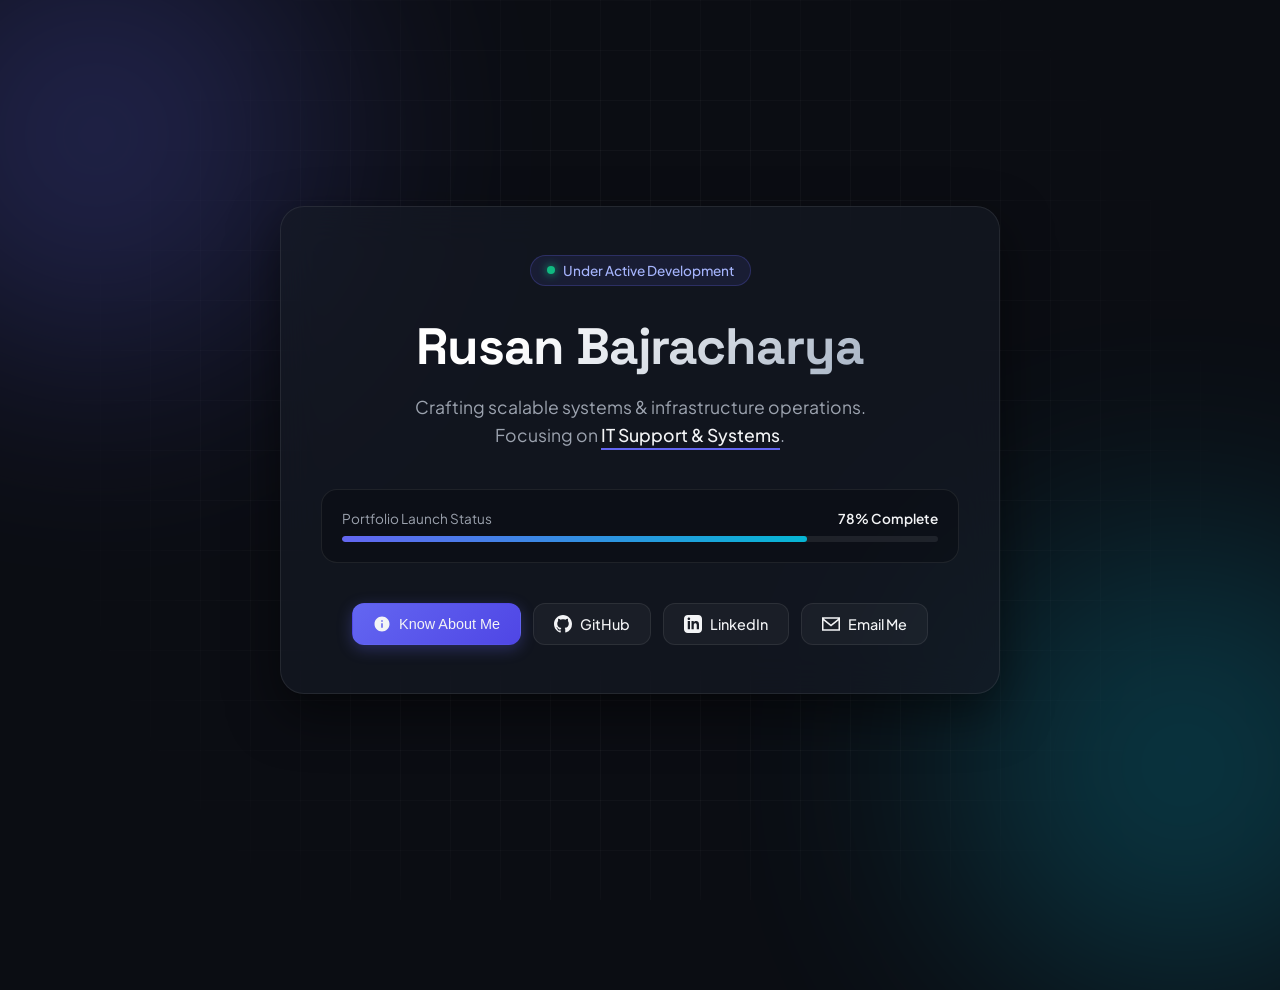
==== index.html @ 3f1614ae "[Added Coming Soon Page] [CV Upload]" ====
<!DOCTYPE html>
<html lang="en">
<head>
    <meta charset="UTF-8">
    <meta name="viewport" content="width=device-width, initial-scale=1.0">
    <title>Rusan Bajracharya — Portfolio & Systems</title>
    <meta name="description" content="Official portfolio and profile of Rusan Bajracharya. IT Support, Systems & Cloud Operations.">
    <link rel="preconnect" href="https://fonts.googleapis.com">
    <link rel="preconnect" href="https://fonts.gstatic.com" crossorigin>
    <link href="https://fonts.googleapis.com/css2?family=Plus+Jakarta+Sans:wght@300;400;500;600;700&family=Space+Grotesk:wght@500;700&display=swap" rel="stylesheet">
    <style>
        :root {
            --bg-color: #0b0d13;
            --card-bg: rgba(22, 27, 38, 0.65);
            --border-color: rgba(255, 255, 255, 0.08);
            --text-primary: #f3f4f6;
            --text-secondary: #9ca3af;
            --accent-glow: #6366f1;
            --accent-cyan: #06b6d4;
            --font-heading: 'Space Grotesk', sans-serif;
            --font-body: 'Plus Jakarta Sans', sans-serif;
        }

        * {
            margin: 0;
            padding: 0;
            box-sizing: border-box;
        }

        body {
            background-color: var(--bg-color);
            color: var(--text-primary);
            font-family: var(--font-body);
            min-height: 100vh;
            display: flex;
            align-items: center;
            justify-content: center;
            overflow-x: hidden;
            position: relative;
        }

        /* Background Animated Grid */
        .bg-grid {
            position: absolute;
            inset: 0;
            background-image: 
                linear-gradient(to right, rgba(255, 255, 255, 0.03) 1px, transparent 1px),
                linear-gradient(to bottom, rgba(255, 255, 255, 0.03) 1px, transparent 1px);
            background-size: 50px 50px;
            z-index: 1;
            mask-image: radial-gradient(circle at center, black 40%, transparent 80%);
            -webkit-mask-image: radial-gradient(circle at center, black 40%, transparent 80%);
        }

        /* Ambient Glow Spheres */
        .glow {
            position: absolute;
            width: 450px;
            height: 450px;
            border-radius: 50%;
            filter: blur(120px);
            opacity: 0.25;
            z-index: 2;
            pointer-events: none;
        }

        .glow-1 { top: -10%; left: -10%; background: var(--accent-glow); }
        .glow-2 { bottom: -10%; right: -10%; background: var(--accent-cyan); }

        /* Main Container Card */
        .container {
            position: relative;
            z-index: 10;
            width: 90%;
            max-width: 720px;
            padding: 3rem 2.5rem;
            background: var(--card-bg);
            border: 1px solid var(--border-color);
            border-radius: 24px;
            backdrop-filter: blur(20px);
            -webkit-backdrop-filter: blur(20px);
            box-shadow: 0 20px 50px rgba(0, 0, 0, 0.5);
            text-align: center;
        }

        .badge {
            display: inline-flex;
            align-items: center;
            gap: 8px;
            padding: 6px 16px;
            background: rgba(99, 102, 241, 0.1);
            border: 1px solid rgba(99, 102, 241, 0.25);
            border-radius: 100px;
            font-size: 0.85rem;
            color: #a5b4fc;
            font-weight: 500;
            margin-bottom: 2rem;
        }

        .status-dot {
            width: 8px;
            height: 8px;
            background-color: #10b981;
            border-radius: 50%;
            box-shadow: 0 0 10px #10b981;
            animation: pulse 2s infinite;
        }

        @keyframes pulse {
            0%, 100% { opacity: 1; transform: scale(1); }
            50% { opacity: 0.4; transform: scale(0.85); }
        }

        h1 {
            font-family: var(--font-heading);
            font-size: clamp(2.2rem, 5vw, 3.2rem);
            font-weight: 700;
            line-height: 1.15;
            letter-spacing: -0.02em;
            margin-bottom: 1rem;
            background: linear-gradient(135deg, #ffffff 30%, #94a3b8 100%);
            -webkit-background-clip: text;
            -webkit-text-fill-color: transparent;
        }

        .subtitle {
            font-size: 1.1rem;
            color: var(--text-secondary);
            font-weight: 400;
            line-height: 1.6;
            margin-bottom: 2.5rem;
        }

        .role-switcher {
            color: var(--text-primary);
            font-weight: 500;
            border-bottom: 2px solid var(--accent-glow);
            padding-bottom: 2px;
        }

        /* Progress Card */
        .progress-box {
            background: rgba(0, 0, 0, 0.25);
            border: 1px solid var(--border-color);
            padding: 1.25rem;
            border-radius: 16px;
            margin-bottom: 2.5rem;
            text-align: left;
        }

        .progress-header {
            display: flex;
            justify-content: space-between;
            font-size: 0.85rem;
            color: var(--text-secondary);
            margin-bottom: 0.6rem;
        }

        .progress-bar-bg {
            width: 100%;
            height: 6px;
            background: rgba(255, 255, 255, 0.08);
            border-radius: 10px;
            overflow: hidden;
        }

        .progress-bar-fill {
            height: 100%;
            width: 78%;
            background: linear-gradient(90deg, var(--accent-glow), var(--accent-cyan));
            border-radius: 10px;
        }

        /* Link Buttons */
        .links-group {
            display: flex;
            justify-content: center;
            gap: 12px;
            flex-wrap: wrap;
        }

        .social-btn {
            display: inline-flex;
            align-items: center;
            gap: 8px;
            padding: 11px 20px;
            background: rgba(255, 255, 255, 0.04);
            border: 1px solid var(--border-color);
            border-radius: 12px;
            color: var(--text-primary);
            text-decoration: none;
            font-size: 0.9rem;
            font-weight: 500;
            cursor: pointer;
            transition: all 0.25s ease;
        }

        .social-btn:hover {
            background: rgba(255, 255, 255, 0.08);
            border-color: rgba(255, 255, 255, 0.2);
            transform: translateY(-2px);
        }

        .social-btn.primary {
            background: linear-gradient(135deg, var(--accent-glow), #4f46e5);
            border-color: transparent;
            box-shadow: 0 4px 15px rgba(99, 102, 241, 0.3);
        }

        .social-btn.primary:hover {
            box-shadow: 0 6px 20px rgba(99, 102, 241, 0.45);
        }

        .social-btn svg {
            width: 18px;
            height: 18px;
            fill: currentColor;
        }

        /* Modal / Know About Me Container */
        .modal-overlay {
            position: fixed;
            inset: 0;
            background: rgba(5, 7, 12, 0.85);
            backdrop-filter: blur(12px);
            -webkit-backdrop-filter: blur(12px);
            z-index: 100;
            display: flex;
            align-items: center;
            justify-content: center;
            opacity: 0;
            pointer-events: none;
            transition: opacity 0.3s ease;
            padding: 20px;
        }

        .modal-overlay.active {
            opacity: 1;
            pointer-events: auto;
        }

        .modal-card {
            background: #111520;
            border: 1px solid var(--border-color);
            width: 100%;
            max-width: 900px;
            max-height: 85vh;
            border-radius: 20px;
            overflow-y: auto;
            position: relative;
            box-shadow: 0 25px 60px rgba(0, 0, 0, 0.7);
            padding: 2.5rem;
            text-align: left;
            transform: translateY(20px);
            transition: transform 0.3s ease;
        }

        .modal-overlay.active .modal-card {
            transform: translateY(0);
        }

        .modal-close {
            position: absolute;
            top: 20px;
            right: 20px;
            background: rgba(255, 255, 255, 0.05);
            border: 1px solid var(--border-color);
            color: var(--text-primary);
            width: 36px;
            height: 36px;
            border-radius: 50%;
            display: flex;
            align-items: center;
            justify-content: center;
            cursor: pointer;
            font-size: 1.2rem;
            transition: background 0.2s;
        }

        .modal-close:hover {
            background: rgba(255, 255, 255, 0.15);
        }

        /* Modal CV Styling */
        .cv-header {
            border-bottom: 1px solid var(--border-color);
            padding-bottom: 1.5rem;
            margin-bottom: 2rem;
        }

        .cv-header h2 {
            font-family: var(--font-heading);
            font-size: 2rem;
            color: #fff;
        }

        .cv-header .cv-role {
            color: var(--accent-cyan);
            font-weight: 600;
            margin-top: 4px;
        }

        .cv-contacts {
            display: flex;
            flex-wrap: wrap;
            gap: 15px;
            margin-top: 12px;
            font-size: 0.85rem;
            color: var(--text-secondary);
        }

        .cv-contacts a {
            color: var(--text-primary);
            text-decoration: none;
        }

        .cv-section {
            margin-bottom: 2.5rem;
        }

        .cv-section-title {
            font-size: 1.1rem;
            font-family: var(--font-heading);
            color: #a5b4fc;
            text-transform: uppercase;
            letter-spacing: 1px;
            margin-bottom: 1rem;
            border-bottom: 1px solid rgba(255, 255, 255, 0.05);
            padding-bottom: 6px;
        }

        .cv-grid {
            display: grid;
            grid-template-columns: repeat(auto-fit, minmax(260px, 1fr));
            gap: 15px;
        }

        .cv-card {
            background: rgba(255, 255, 255, 0.02);
            border: 1px solid var(--border-color);
            border-radius: 12px;
            padding: 16px;
        }

        .cv-card h4 {
            color: var(--accent-cyan);
            margin-bottom: 8px;
            font-size: 0.95rem;
        }

        .cv-card ul {
            padding-left: 18px;
            color: var(--text-secondary);
            font-size: 0.85rem;
        }

        .cv-card li {
            margin-bottom: 4px;
        }

        .cv-timeline-item {
            border-left: 2px solid var(--accent-glow);
            padding-left: 18px;
            margin-bottom: 1.5rem;
            position: relative;
        }

        .cv-timeline-item::before {
            content: "";
            position: absolute;
            left: -6px;
            top: 4px;
            width: 10px;
            height: 10px;
            border-radius: 50%;
            background: var(--accent-glow);
        }

        .cv-timeline-item h4 {
            font-size: 1rem;
            color: var(--text-primary);
        }

        .cv-timeline-item .period {
            font-size: 0.8rem;
            color: var(--accent-cyan);
            margin-bottom: 8px;
        }

        .cv-timeline-item p, .cv-timeline-item ul {
            font-size: 0.88rem;
            color: var(--text-secondary);
        }

        .cv-timeline-item ul {
            padding-left: 18px;
            margin-top: 6px;
        }

        @media (max-width: 600px) {
            .container { padding: 2rem 1.25rem; }
            .links-group { flex-direction: column; }
            .social-btn { justify-content: center; width: 100%; }
            .modal-card { padding: 1.5rem; }
        }
    </style>
</head>
<body>

    <div class="bg-grid"></div>
    <div class="glow glow-1"></div>
    <div class="glow glow-2"></div>

    <!-- Main Container -->
    <main class="container">
        <div class="badge">
            <span class="status-dot"></span> Under Active Development
        </div>

        <h1>Rusan Bajracharya</h1>
        
        <p class="subtitle">
            Crafting scalable systems & infrastructure operations.
            <br>
            Focusing on <span class="role-switcher" id="role-text">IT Support & Systems</span>.
        </p>

        <div class="progress-box">
            <div class="progress-header">
                <span>Portfolio Launch Status</span>
                <span style="color: var(--text-primary); font-weight: 600;">78% Complete</span>
            </div>
            <div class="progress-bar-bg">
                <div class="progress-bar-fill"></div>
            </div>
        </div>

        <div class="links-group">
            <!-- Know About Me Button -->
            <button class="social-btn primary" id="open-modal-btn">
                <svg viewBox="0 0 24 24"><path d="M12 2C6.48 2 2 6.48 2 12s4.48 10 10 10 10-4.48 10-10S17.52 2 12 2zm1 15h-2v-6h2v6zm0-8h-2V7h2v2z"/></svg>
                Know About Me
            </button>

            <!-- GitHub -->
            <a href="https://github.com/RusanBajra" target="_blank" rel="noopener" class="social-btn" aria-label="GitHub">
                <svg viewBox="0 0 24 24"><path d="M12 0C5.37 0 0 5.37 0 12c0 5.31 3.435 9.795 8.205 11.385.6.105.825-.255.825-.57 0-.285-.015-1.23-.015-2.235-3.015.555-3.795-.735-4.035-1.41-.135-.345-.72-1.41-1.23-1.695-.42-.225-1.02-.78-.015-.795.945-.015 1.62.87 1.845 1.23 1.08 1.815 2.805 1.305 3.495.99.105-.78.42-1.305.765-1.605-2.67-.3-5.46-1.335-5.46-5.925 0-1.305.465-2.385 1.23-3.225-.12-.3-.54-1.53.12-3.18 0 0 1.005-.315 3.3 1.23.96-.27 1.98-.405 3-.405s2.04.135 3 .405c2.295-1.56 3.3-1.23 3.3-1.23.66 1.65.24 2.88.12 3.18.765.84 1.23 1.905 1.23 3.225 0 4.605-2.805 5.625-5.475 5.925.435.375.81 1.095.81 2.22 0 1.605-.015 2.895-.015 3.3 0 .315.225.69.825.57A12.02 12.02 0 0024 12c0-6.63-5.37-12-12-12z"/></svg>
                GitHub
            </a>

            <!-- LinkedIn -->
            <a href="https://www.linkedin.com/in/rusan-bajra" target="_blank" rel="noopener" class="social-btn" aria-label="LinkedIn">
                <svg viewBox="0 0 24 24"><path d="M19 0h-14c-2.761 0-5 2.239-5 5v14c0 2.761 2.239 5 5 5h14c2.762 0 5-2.239 5-5v-14c0-2.761-2.238-5-5-5zm-11 19h-3v-11h3v11zm-1.5-12.268c-.966 0-1.75-.79-1.75-1.764s.784-1.764 1.75-1.764 1.75.79 1.75 1.764-.783 1.764-1.75 1.764zm13.5 12.268h-3v-5.604c0-3.368-4-3.113-4 0v5.604h-3v-11h3v1.765c1.396-2.586 7-2.777 7 2.476v6.759z"/></svg>
                LinkedIn
            </a>

            <!-- Email -->
            <a href="mailto:bajra.rusan@gmail.com" class="social-btn" aria-label="Email">
                <svg viewBox="0 0 24 24"><path d="M0 3v18h24v-18h-24zm21.518 2l-9.518 7.713-9.518-7.713h19.036zm-19.518 14v-11.817l10 8.104 10-8.104v11.817h-20z"/></svg>
                Email Me
            </a>
        </div>
    </main>

    <!-- Know About Me Modal Container -->
    <div class="modal-overlay" id="cv-modal">
        <div class="modal-card">
            <button class="modal-close" id="close-modal-btn">&times;</button>
            
            <div class="cv-header">
                <h2>Rusan Bajracharya</h2>
                <div class="cv-role">IT Support &amp; Systems Professional</div>
                <div class="cv-contacts">
                    <span>📍 Lalitpur, Nepal</span>
                    <span>📧 <a href="mailto:bajra.rusan@gmail.com">bajra.rusan@gmail.com</a></span>
                    <span>📱 9860849120</span>
                </div>
            </div>

            <!-- Profile Summary -->
            <div class="cv-section">
                <div class="cv-section-title">Professional Profile</div>
                <p style="color: var(--text-secondary); line-height: 1.6; font-size: 0.9rem;">
                    IT Support and Systems professional with practical experience in domain, hosting,
                    business email, server support, DNS, website troubleshooting and infrastructure operations.
                    Experienced with cPanel/WHM, Plesk, Cloudflare, Google Workspace, Zoho Mail, Linux hosting
                    environments and web application deployments, with a career focus on progressing into
                    System Administration, Cloud Infrastructure and DevOps.
                </p>
            </div>

            <!-- Core Skills Grid -->
            <div class="cv-section">
                <div class="cv-section-title">Core Technical Skills</div>
                <div class="cv-grid">
                    <div class="cv-card">
                        <h4>IT Support & Troubleshooting</h4>
                        <ul>
                            <li>Hardware & software troubleshooting</li>
                            <li>Windows and Linux environments</li>
                            <li>Server, hosting & application diagnosis</li>
                            <li>Documentation and technical reporting</li>
                        </ul>
                    </div>
                    <div class="cv-card">
                        <h4>Server & Hosting Admin</h4>
                        <ul>
                            <li>cPanel / WHM / Plesk</li>
                            <li>Server resource monitoring</li>
                            <li>SSL/TLS & PHP configuration</li>
                            <li>Server migration and deployment</li>
                        </ul>
                    </div>
                    <div class="cv-card">
                        <h4>Domains, DNS & Cloud</h4>
                        <ul>
                            <li>Domain registration, transfers & DNS</li>
                            <li>Cloudflare & SSL certificate management</li>
                            <li>DNS & MX record troubleshooting</li>
                        </ul>
                    </div>
                    <div class="cv-card">
                        <h4>Email & Collaboration</h4>
                        <ul>
                            <li>Google Workspace & Zoho Mail</li>
                            <li>Mailbox quota & delivery setup</li>
                            <li>SPF, DKIM, DMARC & RBL investigation</li>
                        </ul>
                    </div>
                </div>
            </div>

            <!-- Professional Experience -->
            <div class="cv-section">
                <div class="cv-section-title">Professional Experience</div>
                
                <div class="cv-timeline-item">
                    <h4>Longtail E-Media Pvt. Ltd. — Lalitpur, Nepal</h4>
                    <div class="period">Domain, Hosting & IT Support / Systems Support | 2079 Baisakh – Present</div>
                    <p>Responsible for domain, hosting, email, server and technical support operations while assisting with website infrastructure, deployments, troubleshooting and internal systems.</p>
                    <ul>
                        <li>Manage domains, hosting accounts, DNS, SSL certificates, nameservers and web infrastructure.</li>
                        <li>Administer and troubleshoot hosting environments using cPanel & WHM.</li>
                        <li>Investigate HTTP 403/404 errors, redirects, .htaccess, PHP compatibility & permissions.</li>
                        <li>Troubleshoot DNS propagation, MX, SPF, DKIM and DMARC issues.</li>
                        <li>Work with developers on PHP, Laravel, Next.js, Node.js and Django deployments.</li>
                    </ul>
                </div>

                <div class="cv-timeline-item">
                    <h4>People’s Plaza — Kathmandu, Nepal</h4>
                    <div class="period">Electrician | 2077–2078</div>
                    <p>Handled short circuits, generated electricity bills for shops and monitored technical electrical issues.</p>
                </div>
            </div>

            <!-- Education -->
            <div class="cv-section">
                <div class="cv-section-title">Education</div>
                <div class="cv-grid">
                    <div class="cv-card">
                        <h4>Bachelors (BCA)</h4>
                        <p style="color: var(--text-secondary); font-size: 0.85rem;">Mega National College (2076–2081)</p>
                    </div>
                    <div class="cv-card">
                        <h4>+2 & SEE</h4>
                        <p style="color: var(--text-secondary); font-size: 0.85rem;">Molihiss / Little Flowers Public School</p>
                    </div>
                </div>
            </div>

        </div>
    </div>

    <script>
        // Rotating Role Text Animation
        const roles = [
            "IT Support & Systems",
            "Domain & Hosting Admin",
            "Cloud Infrastructure",
            "Linux & Server Support"
        ];
        
        let roleIndex = 0;
        const roleElement = document.getElementById("role-text");

        setInterval(() => {
            roleElement.style.opacity = '0';
            roleElement.style.transition = 'opacity 0.3s ease';
            
            setTimeout(() => {
                roleIndex = (roleIndex + 1) % roles.length;
                roleElement.textContent = roles[roleIndex];
                roleElement.style.opacity = '1';
            }, 300);
        }, 3000);

        // Modal Logic for "Know About Me"
        const modal = document.getElementById('cv-modal');
        const openBtn = document.getElementById('open-modal-btn');
        const closeBtn = document.getElementById('close-modal-btn');

        openBtn.addEventListener('click', () => {
            modal.classList.add('active');
            document.body.style.overflow = 'hidden'; // Prevent background scrolling
        });

        closeBtn.addEventListener('click', () => {
            modal.classList.remove('active');
            document.body.style.overflow = 'auto';
        });

        // Close modal when clicking outside card
        modal.addEventListener('click', (e) => {
            if (e.target === modal) {
                modal.classList.remove('active');
                document.body.style.overflow = 'auto';
            }
        });
    </script>
</body>
</html>
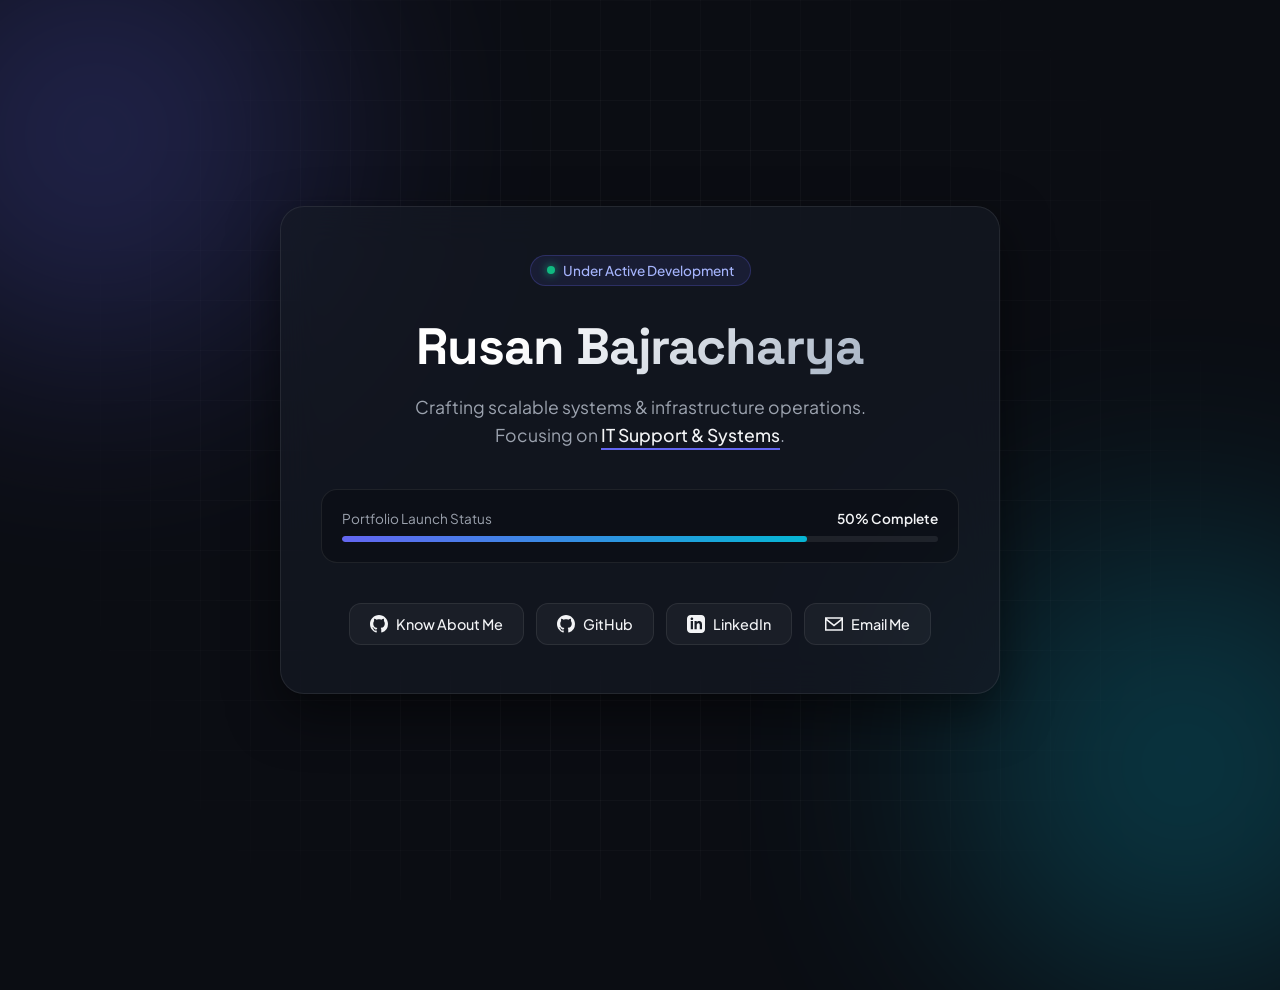
==== commit 80eaf75a: "Add files via upload [Changes Made in Index.html Know about me]" ====
--- a/index.html
+++ b/index.html
@@ -1,622 +1,623 @@
-<!DOCTYPE html>
-<html lang="en">
-<head>
-    <meta charset="UTF-8">
-    <meta name="viewport" content="width=device-width, initial-scale=1.0">
-    <title>Rusan Bajracharya — Portfolio & Systems</title>
-    <meta name="description" content="Official portfolio and profile of Rusan Bajracharya. IT Support, Systems & Cloud Operations.">
-    <link rel="preconnect" href="https://fonts.googleapis.com">
-    <link rel="preconnect" href="https://fonts.gstatic.com" crossorigin>
-    <link href="https://fonts.googleapis.com/css2?family=Plus+Jakarta+Sans:wght@300;400;500;600;700&family=Space+Grotesk:wght@500;700&display=swap" rel="stylesheet">
-    <style>
-        :root {
-            --bg-color: #0b0d13;
-            --card-bg: rgba(22, 27, 38, 0.65);
-            --border-color: rgba(255, 255, 255, 0.08);
-            --text-primary: #f3f4f6;
-            --text-secondary: #9ca3af;
-            --accent-glow: #6366f1;
-            --accent-cyan: #06b6d4;
-            --font-heading: 'Space Grotesk', sans-serif;
-            --font-body: 'Plus Jakarta Sans', sans-serif;
-        }
-
-        * {
-            margin: 0;
-            padding: 0;
-            box-sizing: border-box;
-        }
-
-        body {
-            background-color: var(--bg-color);
-            color: var(--text-primary);
-            font-family: var(--font-body);
-            min-height: 100vh;
-            display: flex;
-            align-items: center;
-            justify-content: center;
-            overflow-x: hidden;
-            position: relative;
-        }
-
-        /* Background Animated Grid */
-        .bg-grid {
-            position: absolute;
-            inset: 0;
-            background-image: 
-                linear-gradient(to right, rgba(255, 255, 255, 0.03) 1px, transparent 1px),
-                linear-gradient(to bottom, rgba(255, 255, 255, 0.03) 1px, transparent 1px);
-            background-size: 50px 50px;
-            z-index: 1;
-            mask-image: radial-gradient(circle at center, black 40%, transparent 80%);
-            -webkit-mask-image: radial-gradient(circle at center, black 40%, transparent 80%);
-        }
-
-        /* Ambient Glow Spheres */
-        .glow {
-            position: absolute;
-            width: 450px;
-            height: 450px;
-            border-radius: 50%;
-            filter: blur(120px);
-            opacity: 0.25;
-            z-index: 2;
-            pointer-events: none;
-        }
-
-        .glow-1 { top: -10%; left: -10%; background: var(--accent-glow); }
-        .glow-2 { bottom: -10%; right: -10%; background: var(--accent-cyan); }
-
-        /* Main Container Card */
-        .container {
-            position: relative;
-            z-index: 10;
-            width: 90%;
-            max-width: 720px;
-            padding: 3rem 2.5rem;
-            background: var(--card-bg);
-            border: 1px solid var(--border-color);
-            border-radius: 24px;
-            backdrop-filter: blur(20px);
-            -webkit-backdrop-filter: blur(20px);
-            box-shadow: 0 20px 50px rgba(0, 0, 0, 0.5);
-            text-align: center;
-        }
-
-        .badge {
-            display: inline-flex;
-            align-items: center;
-            gap: 8px;
-            padding: 6px 16px;
-            background: rgba(99, 102, 241, 0.1);
-            border: 1px solid rgba(99, 102, 241, 0.25);
-            border-radius: 100px;
-            font-size: 0.85rem;
-            color: #a5b4fc;
-            font-weight: 500;
-            margin-bottom: 2rem;
-        }
-
-        .status-dot {
-            width: 8px;
-            height: 8px;
-            background-color: #10b981;
-            border-radius: 50%;
-            box-shadow: 0 0 10px #10b981;
-            animation: pulse 2s infinite;
-        }
-
-        @keyframes pulse {
-            0%, 100% { opacity: 1; transform: scale(1); }
-            50% { opacity: 0.4; transform: scale(0.85); }
-        }
-
-        h1 {
-            font-family: var(--font-heading);
-            font-size: clamp(2.2rem, 5vw, 3.2rem);
-            font-weight: 700;
-            line-height: 1.15;
-            letter-spacing: -0.02em;
-            margin-bottom: 1rem;
-            background: linear-gradient(135deg, #ffffff 30%, #94a3b8 100%);
-            -webkit-background-clip: text;
-            -webkit-text-fill-color: transparent;
-        }
-
-        .subtitle {
-            font-size: 1.1rem;
-            color: var(--text-secondary);
-            font-weight: 400;
-            line-height: 1.6;
-            margin-bottom: 2.5rem;
-        }
-
-        .role-switcher {
-            color: var(--text-primary);
-            font-weight: 500;
-            border-bottom: 2px solid var(--accent-glow);
-            padding-bottom: 2px;
-        }
-
-        /* Progress Card */
-        .progress-box {
-            background: rgba(0, 0, 0, 0.25);
-            border: 1px solid var(--border-color);
-            padding: 1.25rem;
-            border-radius: 16px;
-            margin-bottom: 2.5rem;
-            text-align: left;
-        }
-
-        .progress-header {
-            display: flex;
-            justify-content: space-between;
-            font-size: 0.85rem;
-            color: var(--text-secondary);
-            margin-bottom: 0.6rem;
-        }
-
-        .progress-bar-bg {
-            width: 100%;
-            height: 6px;
-            background: rgba(255, 255, 255, 0.08);
-            border-radius: 10px;
-            overflow: hidden;
-        }
-
-        .progress-bar-fill {
-            height: 100%;
-            width: 78%;
-            background: linear-gradient(90deg, var(--accent-glow), var(--accent-cyan));
-            border-radius: 10px;
-        }
-
-        /* Link Buttons */
-        .links-group {
-            display: flex;
-            justify-content: center;
-            gap: 12px;
-            flex-wrap: wrap;
-        }
-
-        .social-btn {
-            display: inline-flex;
-            align-items: center;
-            gap: 8px;
-            padding: 11px 20px;
-            background: rgba(255, 255, 255, 0.04);
-            border: 1px solid var(--border-color);
-            border-radius: 12px;
-            color: var(--text-primary);
-            text-decoration: none;
-            font-size: 0.9rem;
-            font-weight: 500;
-            cursor: pointer;
-            transition: all 0.25s ease;
-        }
-
-        .social-btn:hover {
-            background: rgba(255, 255, 255, 0.08);
-            border-color: rgba(255, 255, 255, 0.2);
-            transform: translateY(-2px);
-        }
-
-        .social-btn.primary {
-            background: linear-gradient(135deg, var(--accent-glow), #4f46e5);
-            border-color: transparent;
-            box-shadow: 0 4px 15px rgba(99, 102, 241, 0.3);
-        }
-
-        .social-btn.primary:hover {
-            box-shadow: 0 6px 20px rgba(99, 102, 241, 0.45);
-        }
-
-        .social-btn svg {
-            width: 18px;
-            height: 18px;
-            fill: currentColor;
-        }
-
-        /* Modal / Know About Me Container */
-        .modal-overlay {
-            position: fixed;
-            inset: 0;
-            background: rgba(5, 7, 12, 0.85);
-            backdrop-filter: blur(12px);
-            -webkit-backdrop-filter: blur(12px);
-            z-index: 100;
-            display: flex;
-            align-items: center;
-            justify-content: center;
-            opacity: 0;
-            pointer-events: none;
-            transition: opacity 0.3s ease;
-            padding: 20px;
-        }
-
-        .modal-overlay.active {
-            opacity: 1;
-            pointer-events: auto;
-        }
-
-        .modal-card {
-            background: #111520;
-            border: 1px solid var(--border-color);
-            width: 100%;
-            max-width: 900px;
-            max-height: 85vh;
-            border-radius: 20px;
-            overflow-y: auto;
-            position: relative;
-            box-shadow: 0 25px 60px rgba(0, 0, 0, 0.7);
-            padding: 2.5rem;
-            text-align: left;
-            transform: translateY(20px);
-            transition: transform 0.3s ease;
-        }
-
-        .modal-overlay.active .modal-card {
-            transform: translateY(0);
-        }
-
-        .modal-close {
-            position: absolute;
-            top: 20px;
-            right: 20px;
-            background: rgba(255, 255, 255, 0.05);
-            border: 1px solid var(--border-color);
-            color: var(--text-primary);
-            width: 36px;
-            height: 36px;
-            border-radius: 50%;
-            display: flex;
-            align-items: center;
-            justify-content: center;
-            cursor: pointer;
-            font-size: 1.2rem;
-            transition: background 0.2s;
-        }
-
-        .modal-close:hover {
-            background: rgba(255, 255, 255, 0.15);
-        }
-
-        /* Modal CV Styling */
-        .cv-header {
-            border-bottom: 1px solid var(--border-color);
-            padding-bottom: 1.5rem;
-            margin-bottom: 2rem;
-        }
-
-        .cv-header h2 {
-            font-family: var(--font-heading);
-            font-size: 2rem;
-            color: #fff;
-        }
-
-        .cv-header .cv-role {
-            color: var(--accent-cyan);
-            font-weight: 600;
-            margin-top: 4px;
-        }
-
-        .cv-contacts {
-            display: flex;
-            flex-wrap: wrap;
-            gap: 15px;
-            margin-top: 12px;
-            font-size: 0.85rem;
-            color: var(--text-secondary);
-        }
-
-        .cv-contacts a {
-            color: var(--text-primary);
-            text-decoration: none;
-        }
-
-        .cv-section {
-            margin-bottom: 2.5rem;
-        }
-
-        .cv-section-title {
-            font-size: 1.1rem;
-            font-family: var(--font-heading);
-            color: #a5b4fc;
-            text-transform: uppercase;
-            letter-spacing: 1px;
-            margin-bottom: 1rem;
-            border-bottom: 1px solid rgba(255, 255, 255, 0.05);
-            padding-bottom: 6px;
-        }
-
-        .cv-grid {
-            display: grid;
-            grid-template-columns: repeat(auto-fit, minmax(260px, 1fr));
-            gap: 15px;
-        }
-
-        .cv-card {
-            background: rgba(255, 255, 255, 0.02);
-            border: 1px solid var(--border-color);
-            border-radius: 12px;
-            padding: 16px;
-        }
-
-        .cv-card h4 {
-            color: var(--accent-cyan);
-            margin-bottom: 8px;
-            font-size: 0.95rem;
-        }
-
-        .cv-card ul {
-            padding-left: 18px;
-            color: var(--text-secondary);
-            font-size: 0.85rem;
-        }
-
-        .cv-card li {
-            margin-bottom: 4px;
-        }
-
-        .cv-timeline-item {
-            border-left: 2px solid var(--accent-glow);
-            padding-left: 18px;
-            margin-bottom: 1.5rem;
-            position: relative;
-        }
-
-        .cv-timeline-item::before {
-            content: "";
-            position: absolute;
-            left: -6px;
-            top: 4px;
-            width: 10px;
-            height: 10px;
-            border-radius: 50%;
-            background: var(--accent-glow);
-        }
-
-        .cv-timeline-item h4 {
-            font-size: 1rem;
-            color: var(--text-primary);
-        }
-
-        .cv-timeline-item .period {
-            font-size: 0.8rem;
-            color: var(--accent-cyan);
-            margin-bottom: 8px;
-        }
-
-        .cv-timeline-item p, .cv-timeline-item ul {
-            font-size: 0.88rem;
-            color: var(--text-secondary);
-        }
-
-        .cv-timeline-item ul {
-            padding-left: 18px;
-            margin-top: 6px;
-        }
-
-        @media (max-width: 600px) {
-            .container { padding: 2rem 1.25rem; }
-            .links-group { flex-direction: column; }
-            .social-btn { justify-content: center; width: 100%; }
-            .modal-card { padding: 1.5rem; }
-        }
-    </style>
-</head>
-<body>
-
-    <div class="bg-grid"></div>
-    <div class="glow glow-1"></div>
-    <div class="glow glow-2"></div>
-
-    <!-- Main Container -->
-    <main class="container">
-        <div class="badge">
-            <span class="status-dot"></span> Under Active Development
-        </div>
-
-        <h1>Rusan Bajracharya</h1>
-        
-        <p class="subtitle">
-            Crafting scalable systems & infrastructure operations.
-            <br>
-            Focusing on <span class="role-switcher" id="role-text">IT Support & Systems</span>.
-        </p>
-
-        <div class="progress-box">
-            <div class="progress-header">
-                <span>Portfolio Launch Status</span>
-                <span style="color: var(--text-primary); font-weight: 600;">78% Complete</span>
-            </div>
-            <div class="progress-bar-bg">
-                <div class="progress-bar-fill"></div>
-            </div>
-        </div>
-
-        <div class="links-group">
-            <!-- Know About Me Button -->
-            <button class="social-btn primary" id="open-modal-btn">
-                <svg viewBox="0 0 24 24"><path d="M12 2C6.48 2 2 6.48 2 12s4.48 10 10 10 10-4.48 10-10S17.52 2 12 2zm1 15h-2v-6h2v6zm0-8h-2V7h2v2z"/></svg>
-                Know About Me
-            </button>
-
-            <!-- GitHub -->
-            <a href="https://github.com/RusanBajra" target="_blank" rel="noopener" class="social-btn" aria-label="GitHub">
-                <svg viewBox="0 0 24 24"><path d="M12 0C5.37 0 0 5.37 0 12c0 5.31 3.435 9.795 8.205 11.385.6.105.825-.255.825-.57 0-.285-.015-1.23-.015-2.235-3.015.555-3.795-.735-4.035-1.41-.135-.345-.72-1.41-1.23-1.695-.42-.225-1.02-.78-.015-.795.945-.015 1.62.87 1.845 1.23 1.08 1.815 2.805 1.305 3.495.99.105-.78.42-1.305.765-1.605-2.67-.3-5.46-1.335-5.46-5.925 0-1.305.465-2.385 1.23-3.225-.12-.3-.54-1.53.12-3.18 0 0 1.005-.315 3.3 1.23.96-.27 1.98-.405 3-.405s2.04.135 3 .405c2.295-1.56 3.3-1.23 3.3-1.23.66 1.65.24 2.88.12 3.18.765.84 1.23 1.905 1.23 3.225 0 4.605-2.805 5.625-5.475 5.925.435.375.81 1.095.81 2.22 0 1.605-.015 2.895-.015 3.3 0 .315.225.69.825.57A12.02 12.02 0 0024 12c0-6.63-5.37-12-12-12z"/></svg>
-                GitHub
-            </a>
-
-            <!-- LinkedIn -->
-            <a href="https://www.linkedin.com/in/rusan-bajra" target="_blank" rel="noopener" class="social-btn" aria-label="LinkedIn">
-                <svg viewBox="0 0 24 24"><path d="M19 0h-14c-2.761 0-5 2.239-5 5v14c0 2.761 2.239 5 5 5h14c2.762 0 5-2.239 5-5v-14c0-2.761-2.238-5-5-5zm-11 19h-3v-11h3v11zm-1.5-12.268c-.966 0-1.75-.79-1.75-1.764s.784-1.764 1.75-1.764 1.75.79 1.75 1.764-.783 1.764-1.75 1.764zm13.5 12.268h-3v-5.604c0-3.368-4-3.113-4 0v5.604h-3v-11h3v1.765c1.396-2.586 7-2.777 7 2.476v6.759z"/></svg>
-                LinkedIn
-            </a>
-
-            <!-- Email -->
-            <a href="mailto:bajra.rusan@gmail.com" class="social-btn" aria-label="Email">
-                <svg viewBox="0 0 24 24"><path d="M0 3v18h24v-18h-24zm21.518 2l-9.518 7.713-9.518-7.713h19.036zm-19.518 14v-11.817l10 8.104 10-8.104v11.817h-20z"/></svg>
-                Email Me
-            </a>
-        </div>
-    </main>
-
-    <!-- Know About Me Modal Container -->
-    <div class="modal-overlay" id="cv-modal">
-        <div class="modal-card">
-            <button class="modal-close" id="close-modal-btn">&times;</button>
-            
-            <div class="cv-header">
-                <h2>Rusan Bajracharya</h2>
-                <div class="cv-role">IT Support &amp; Systems Professional</div>
-                <div class="cv-contacts">
-                    <span>📍 Lalitpur, Nepal</span>
-                    <span>📧 <a href="mailto:bajra.rusan@gmail.com">bajra.rusan@gmail.com</a></span>
-                    <span>📱 9860849120</span>
-                </div>
-            </div>
-
-            <!-- Profile Summary -->
-            <div class="cv-section">
-                <div class="cv-section-title">Professional Profile</div>
-                <p style="color: var(--text-secondary); line-height: 1.6; font-size: 0.9rem;">
-                    IT Support and Systems professional with practical experience in domain, hosting,
-                    business email, server support, DNS, website troubleshooting and infrastructure operations.
-                    Experienced with cPanel/WHM, Plesk, Cloudflare, Google Workspace, Zoho Mail, Linux hosting
-                    environments and web application deployments, with a career focus on progressing into
-                    System Administration, Cloud Infrastructure and DevOps.
-                </p>
-            </div>
-
-            <!-- Core Skills Grid -->
-            <div class="cv-section">
-                <div class="cv-section-title">Core Technical Skills</div>
-                <div class="cv-grid">
-                    <div class="cv-card">
-                        <h4>IT Support & Troubleshooting</h4>
-                        <ul>
-                            <li>Hardware & software troubleshooting</li>
-                            <li>Windows and Linux environments</li>
-                            <li>Server, hosting & application diagnosis</li>
-                            <li>Documentation and technical reporting</li>
-                        </ul>
-                    </div>
-                    <div class="cv-card">
-                        <h4>Server & Hosting Admin</h4>
-                        <ul>
-                            <li>cPanel / WHM / Plesk</li>
-                            <li>Server resource monitoring</li>
-                            <li>SSL/TLS & PHP configuration</li>
-                            <li>Server migration and deployment</li>
-                        </ul>
-                    </div>
-                    <div class="cv-card">
-                        <h4>Domains, DNS & Cloud</h4>
-                        <ul>
-                            <li>Domain registration, transfers & DNS</li>
-                            <li>Cloudflare & SSL certificate management</li>
-                            <li>DNS & MX record troubleshooting</li>
-                        </ul>
-                    </div>
-                    <div class="cv-card">
-                        <h4>Email & Collaboration</h4>
-                        <ul>
-                            <li>Google Workspace & Zoho Mail</li>
-                            <li>Mailbox quota & delivery setup</li>
-                            <li>SPF, DKIM, DMARC & RBL investigation</li>
-                        </ul>
-                    </div>
-                </div>
-            </div>
-
-            <!-- Professional Experience -->
-            <div class="cv-section">
-                <div class="cv-section-title">Professional Experience</div>
-                
-                <div class="cv-timeline-item">
-                    <h4>Longtail E-Media Pvt. Ltd. — Lalitpur, Nepal</h4>
-                    <div class="period">Domain, Hosting & IT Support / Systems Support | 2079 Baisakh – Present</div>
-                    <p>Responsible for domain, hosting, email, server and technical support operations while assisting with website infrastructure, deployments, troubleshooting and internal systems.</p>
-                    <ul>
-                        <li>Manage domains, hosting accounts, DNS, SSL certificates, nameservers and web infrastructure.</li>
-                        <li>Administer and troubleshoot hosting environments using cPanel & WHM.</li>
-                        <li>Investigate HTTP 403/404 errors, redirects, .htaccess, PHP compatibility & permissions.</li>
-                        <li>Troubleshoot DNS propagation, MX, SPF, DKIM and DMARC issues.</li>
-                        <li>Work with developers on PHP, Laravel, Next.js, Node.js and Django deployments.</li>
-                    </ul>
-                </div>
-
-                <div class="cv-timeline-item">
-                    <h4>People’s Plaza — Kathmandu, Nepal</h4>
-                    <div class="period">Electrician | 2077–2078</div>
-                    <p>Handled short circuits, generated electricity bills for shops and monitored technical electrical issues.</p>
-                </div>
-            </div>
-
-            <!-- Education -->
-            <div class="cv-section">
-                <div class="cv-section-title">Education</div>
-                <div class="cv-grid">
-                    <div class="cv-card">
-                        <h4>Bachelors (BCA)</h4>
-                        <p style="color: var(--text-secondary); font-size: 0.85rem;">Mega National College (2076–2081)</p>
-                    </div>
-                    <div class="cv-card">
-                        <h4>+2 & SEE</h4>
-                        <p style="color: var(--text-secondary); font-size: 0.85rem;">Molihiss / Little Flowers Public School</p>
-                    </div>
-                </div>
-            </div>
-
-        </div>
-    </div>
-
-    <script>
-        // Rotating Role Text Animation
-        const roles = [
-            "IT Support & Systems",
-            "Domain & Hosting Admin",
-            "Cloud Infrastructure",
-            "Linux & Server Support"
-        ];
-        
-        let roleIndex = 0;
-        const roleElement = document.getElementById("role-text");
-
-        setInterval(() => {
-            roleElement.style.opacity = '0';
-            roleElement.style.transition = 'opacity 0.3s ease';
-            
-            setTimeout(() => {
-                roleIndex = (roleIndex + 1) % roles.length;
-                roleElement.textContent = roles[roleIndex];
-                roleElement.style.opacity = '1';
-            }, 300);
-        }, 3000);
-
-        // Modal Logic for "Know About Me"
-        const modal = document.getElementById('cv-modal');
-        const openBtn = document.getElementById('open-modal-btn');
-        const closeBtn = document.getElementById('close-modal-btn');
-
-        openBtn.addEventListener('click', () => {
-            modal.classList.add('active');
-            document.body.style.overflow = 'hidden'; // Prevent background scrolling
-        });
-
-        closeBtn.addEventListener('click', () => {
-            modal.classList.remove('active');
-            document.body.style.overflow = 'auto';
-        });
-
-        // Close modal when clicking outside card
-        modal.addEventListener('click', (e) => {
-            if (e.target === modal) {
-                modal.classList.remove('active');
-                document.body.style.overflow = 'auto';
-            }
-        });
-    </script>
-</body>
+<!DOCTYPE html>
+<html lang="en">
+<head>
+    <meta charset="UTF-8">
+    <meta name="viewport" content="width=device-width, initial-scale=1.0">
+    <title>Rusan Bajracharya — Portfolio & Systems</title>
+    <meta name="description" content="Official portfolio and profile of Rusan Bajracharya. IT Support, Systems & Cloud Operations.">
+    <link rel="preconnect" href="https://fonts.googleapis.com">
+    <link rel="preconnect" href="https://fonts.gstatic.com" crossorigin>
+    <link href="https://fonts.googleapis.com/css2?family=Plus+Jakarta+Sans:wght@300;400;500;600;700&family=Space+Grotesk:wght@500;700&display=swap" rel="stylesheet">
+    <style>
+        :root {
+            --bg-color: #0b0d13;
+            --card-bg: rgba(22, 27, 38, 0.65);
+            --border-color: rgba(255, 255, 255, 0.08);
+            --text-primary: #f3f4f6;
+            --text-secondary: #9ca3af;
+            --accent-glow: #6366f1;
+            --accent-cyan: #06b6d4;
+            --font-heading: 'Space Grotesk', sans-serif;
+            --font-body: 'Plus Jakarta Sans', sans-serif;
+        }
+
+        * {
+            margin: 0;
+            padding: 0;
+            box-sizing: border-box;
+        }
+
+        body {
+            background-color: var(--bg-color);
+            color: var(--text-primary);
+            font-family: var(--font-body);
+            min-height: 100vh;
+            display: flex;
+            align-items: center;
+            justify-content: center;
+            overflow-x: hidden;
+            position: relative;
+        }
+
+        /* Background Animated Grid */
+        .bg-grid {
+            position: absolute;
+            inset: 0;
+            background-image: 
+                linear-gradient(to right, rgba(255, 255, 255, 0.03) 1px, transparent 1px),
+                linear-gradient(to bottom, rgba(255, 255, 255, 0.03) 1px, transparent 1px);
+            background-size: 50px 50px;
+            z-index: 1;
+            mask-image: radial-gradient(circle at center, black 40%, transparent 80%);
+            -webkit-mask-image: radial-gradient(circle at center, black 40%, transparent 80%);
+        }
+
+        /* Ambient Glow Spheres */
+        .glow {
+            position: absolute;
+            width: 450px;
+            height: 450px;
+            border-radius: 50%;
+            filter: blur(120px);
+            opacity: 0.25;
+            z-index: 2;
+            pointer-events: none;
+        }
+
+        .glow-1 { top: -10%; left: -10%; background: var(--accent-glow); }
+        .glow-2 { bottom: -10%; right: -10%; background: var(--accent-cyan); }
+
+        /* Main Container Card */
+        .container {
+            position: relative;
+            z-index: 10;
+            width: 90%;
+            max-width: 720px;
+            padding: 3rem 2.5rem;
+            background: var(--card-bg);
+            border: 1px solid var(--border-color);
+            border-radius: 24px;
+            backdrop-filter: blur(20px);
+            -webkit-backdrop-filter: blur(20px);
+            box-shadow: 0 20px 50px rgba(0, 0, 0, 0.5);
+            text-align: center;
+        }
+
+        .badge {
+            display: inline-flex;
+            align-items: center;
+            gap: 8px;
+            padding: 6px 16px;
+            background: rgba(99, 102, 241, 0.1);
+            border: 1px solid rgba(99, 102, 241, 0.25);
+            border-radius: 100px;
+            font-size: 0.85rem;
+            color: #a5b4fc;
+            font-weight: 500;
+            margin-bottom: 2rem;
+        }
+
+        .status-dot {
+            width: 8px;
+            height: 8px;
+            background-color: #10b981;
+            border-radius: 50%;
+            box-shadow: 0 0 10px #10b981;
+            animation: pulse 2s infinite;
+        }
+
+        @keyframes pulse {
+            0%, 100% { opacity: 1; transform: scale(1); }
+            50% { opacity: 0.4; transform: scale(0.85); }
+        }
+
+        h1 {
+            font-family: var(--font-heading);
+            font-size: clamp(2.2rem, 5vw, 3.2rem);
+            font-weight: 700;
+            line-height: 1.15;
+            letter-spacing: -0.02em;
+            margin-bottom: 1rem;
+            background: linear-gradient(135deg, #ffffff 30%, #94a3b8 100%);
+            -webkit-background-clip: text;
+            -webkit-text-fill-color: transparent;
+        }
+
+        .subtitle {
+            font-size: 1.1rem;
+            color: var(--text-secondary);
+            font-weight: 400;
+            line-height: 1.6;
+            margin-bottom: 2.5rem;
+        }
+
+        .role-switcher {
+            color: var(--text-primary);
+            font-weight: 500;
+            border-bottom: 2px solid var(--accent-glow);
+            padding-bottom: 2px;
+        }
+
+        /* Progress Card */
+        .progress-box {
+            background: rgba(0, 0, 0, 0.25);
+            border: 1px solid var(--border-color);
+            padding: 1.25rem;
+            border-radius: 16px;
+            margin-bottom: 2.5rem;
+            text-align: left;
+        }
+
+        .progress-header {
+            display: flex;
+            justify-content: space-between;
+            font-size: 0.85rem;
+            color: var(--text-secondary);
+            margin-bottom: 0.6rem;
+        }
+
+        .progress-bar-bg {
+            width: 100%;
+            height: 6px;
+            background: rgba(255, 255, 255, 0.08);
+            border-radius: 10px;
+            overflow: hidden;
+        }
+
+        .progress-bar-fill {
+            height: 100%;
+            width: 78%;
+            background: linear-gradient(90deg, var(--accent-glow), var(--accent-cyan));
+            border-radius: 10px;
+        }
+
+        /* Link Buttons */
+        .links-group {
+            display: flex;
+            justify-content: center;
+            gap: 12px;
+            flex-wrap: wrap;
+        }
+
+        .social-btn {
+            display: inline-flex;
+            align-items: center;
+            gap: 8px;
+            padding: 11px 20px;
+            background: rgba(255, 255, 255, 0.04);
+            border: 1px solid var(--border-color);
+            border-radius: 12px;
+            color: var(--text-primary);
+            text-decoration: none;
+            font-size: 0.9rem;
+            font-weight: 500;
+            cursor: pointer;
+            transition: all 0.25s ease;
+        }
+
+        .social-btn:hover {
+            background: rgba(255, 255, 255, 0.08);
+            border-color: rgba(255, 255, 255, 0.2);
+            transform: translateY(-2px);
+        }
+
+        .social-btn.primary {
+            background: linear-gradient(135deg, var(--accent-glow), #4f46e5);
+            border-color: transparent;
+            box-shadow: 0 4px 15px rgba(99, 102, 241, 0.3);
+        }
+
+        .social-btn.primary:hover {
+            box-shadow: 0 6px 20px rgba(99, 102, 241, 0.45);
+        }
+
+        .social-btn svg {
+            width: 18px;
+            height: 18px;
+            fill: currentColor;
+        }
+
+        /* Modal / Know About Me Container */
+        .modal-overlay {
+            position: fixed;
+            inset: 0;
+            background: rgba(5, 7, 12, 0.85);
+            backdrop-filter: blur(12px);
+            -webkit-backdrop-filter: blur(12px);
+            z-index: 100;
+            display: flex;
+            align-items: center;
+            justify-content: center;
+            opacity: 0;
+            pointer-events: none;
+            transition: opacity 0.3s ease;
+            padding: 20px;
+        }
+
+        .modal-overlay.active {
+            opacity: 1;
+            pointer-events: auto;
+        }
+
+        .modal-card {
+            background: #111520;
+            border: 1px solid var(--border-color);
+            width: 100%;
+            max-width: 900px;
+            max-height: 85vh;
+            border-radius: 20px;
+            overflow-y: auto;
+            position: relative;
+            box-shadow: 0 25px 60px rgba(0, 0, 0, 0.7);
+            padding: 2.5rem;
+            text-align: left;
+            transform: translateY(20px);
+            transition: transform 0.3s ease;
+        }
+
+        .modal-overlay.active .modal-card {
+            transform: translateY(0);
+        }
+
+        .modal-close {
+            position: absolute;
+            top: 20px;
+            right: 20px;
+            background: rgba(255, 255, 255, 0.05);
+            border: 1px solid var(--border-color);
+            color: var(--text-primary);
+            width: 36px;
+            height: 36px;
+            border-radius: 50%;
+            display: flex;
+            align-items: center;
+            justify-content: center;
+            cursor: pointer;
+            font-size: 1.2rem;
+            transition: background 0.2s;
+        }
+
+        .modal-close:hover {
+            background: rgba(255, 255, 255, 0.15);
+        }
+
+        /* Modal CV Styling */
+        .cv-header {
+            border-bottom: 1px solid var(--border-color);
+            padding-bottom: 1.5rem;
+            margin-bottom: 2rem;
+        }
+
+        .cv-header h2 {
+            font-family: var(--font-heading);
+            font-size: 2rem;
+            color: #fff;
+        }
+
+        .cv-header .cv-role {
+            color: var(--accent-cyan);
+            font-weight: 600;
+            margin-top: 4px;
+        }
+
+        .cv-contacts {
+            display: flex;
+            flex-wrap: wrap;
+            gap: 15px;
+            margin-top: 12px;
+            font-size: 0.85rem;
+            color: var(--text-secondary);
+        }
+
+        .cv-contacts a {
+            color: var(--text-primary);
+            text-decoration: none;
+        }
+
+        .cv-section {
+            margin-bottom: 2.5rem;
+        }
+
+        .cv-section-title {
+            font-size: 1.1rem;
+            font-family: var(--font-heading);
+            color: #a5b4fc;
+            text-transform: uppercase;
+            letter-spacing: 1px;
+            margin-bottom: 1rem;
+            border-bottom: 1px solid rgba(255, 255, 255, 0.05);
+            padding-bottom: 6px;
+        }
+
+        .cv-grid {
+            display: grid;
+            grid-template-columns: repeat(auto-fit, minmax(260px, 1fr));
+            gap: 15px;
+        }
+
+        .cv-card {
+            background: rgba(255, 255, 255, 0.02);
+            border: 1px solid var(--border-color);
+            border-radius: 12px;
+            padding: 16px;
+        }
+
+        .cv-card h4 {
+            color: var(--accent-cyan);
+            margin-bottom: 8px;
+            font-size: 0.95rem;
+        }
+
+        .cv-card ul {
+            padding-left: 18px;
+            color: var(--text-secondary);
+            font-size: 0.85rem;
+        }
+
+        .cv-card li {
+            margin-bottom: 4px;
+        }
+
+        .cv-timeline-item {
+            border-left: 2px solid var(--accent-glow);
+            padding-left: 18px;
+            margin-bottom: 1.5rem;
+            position: relative;
+        }
+
+        .cv-timeline-item::before {
+            content: "";
+            position: absolute;
+            left: -6px;
+            top: 4px;
+            width: 10px;
+            height: 10px;
+            border-radius: 50%;
+            background: var(--accent-glow);
+        }
+
+        .cv-timeline-item h4 {
+            font-size: 1rem;
+            color: var(--text-primary);
+        }
+
+        .cv-timeline-item .period {
+            font-size: 0.8rem;
+            color: var(--accent-cyan);
+            margin-bottom: 8px;
+        }
+
+        .cv-timeline-item p, .cv-timeline-item ul {
+            font-size: 0.88rem;
+            color: var(--text-secondary);
+        }
+
+        .cv-timeline-item ul {
+            padding-left: 18px;
+            margin-top: 6px;
+        }
+
+        @media (max-width: 600px) {
+            .container { padding: 2rem 1.25rem; }
+            .links-group { flex-direction: column; }
+            .social-btn { justify-content: center; width: 100%; }
+            .modal-card { padding: 1.5rem; }
+        }
+    </style>
+</head>
+<body>
+
+    <div class="bg-grid"></div>
+    <div class="glow glow-1"></div>
+    <div class="glow glow-2"></div>
+
+    <!-- Main Container -->
+    <main class="container">
+        <div class="badge">
+            <span class="status-dot"></span> Under Active Development
+        </div>
+
+        <h1>Rusan Bajracharya</h1>
+        
+        <p class="subtitle">
+            Crafting scalable systems & infrastructure operations.
+            <br>
+            Focusing on <span class="role-switcher" id="role-text">IT Support & Systems</span>.
+        </p>
+
+        <div class="progress-box">
+            <div class="progress-header">
+                <span>Portfolio Launch Status</span>
+                <span style="color: var(--text-primary); font-weight: 600;">50% Complete</span>
+            </div>
+            <div class="progress-bar-bg">
+                <div class="progress-bar-fill"></div>
+            </div>
+        </div>
+
+        <div class="links-group">
+            <!-- Know About Me Button -->
+           <!-- Know About Me -->
+            <a href="rusan_bajracharya_cv.html" target="_blank" rel="noopener" class="social-btn" aria-label="GitHub">
+                <svg viewBox="0 0 24 24"><path d="M12 0C5.37 0 0 5.37 0 12c0 5.31 3.435 9.795 8.205 11.385.6.105.825-.255.825-.57 0-.285-.015-1.23-.015-2.235-3.015.555-3.795-.735-4.035-1.41-.135-.345-.72-1.41-1.23-1.695-.42-.225-1.02-.78-.015-.795.945-.015 1.62.87 1.845 1.23 1.08 1.815 2.805 1.305 3.495.99.105-.78.42-1.305.765-1.605-2.67-.3-5.46-1.335-5.46-5.925 0-1.305.465-2.385 1.23-3.225-.12-.3-.54-1.53.12-3.18 0 0 1.005-.315 3.3 1.23.96-.27 1.98-.405 3-.405s2.04.135 3 .405c2.295-1.56 3.3-1.23 3.3-1.23.66 1.65.24 2.88.12 3.18.765.84 1.23 1.905 1.23 3.225 0 4.605-2.805 5.625-5.475 5.925.435.375.81 1.095.81 2.22 0 1.605-.015 2.895-.015 3.3 0 .315.225.69.825.57A12.02 12.02 0 0024 12c0-6.63-5.37-12-12-12z"/></svg>
+                Know About Me
+            </a>
+
+            <!-- GitHub -->
+            <a href="https://github.com/RusanBajra" target="_blank" rel="noopener" class="social-btn" aria-label="GitHub">
+                <svg viewBox="0 0 24 24"><path d="M12 0C5.37 0 0 5.37 0 12c0 5.31 3.435 9.795 8.205 11.385.6.105.825-.255.825-.57 0-.285-.015-1.23-.015-2.235-3.015.555-3.795-.735-4.035-1.41-.135-.345-.72-1.41-1.23-1.695-.42-.225-1.02-.78-.015-.795.945-.015 1.62.87 1.845 1.23 1.08 1.815 2.805 1.305 3.495.99.105-.78.42-1.305.765-1.605-2.67-.3-5.46-1.335-5.46-5.925 0-1.305.465-2.385 1.23-3.225-.12-.3-.54-1.53.12-3.18 0 0 1.005-.315 3.3 1.23.96-.27 1.98-.405 3-.405s2.04.135 3 .405c2.295-1.56 3.3-1.23 3.3-1.23.66 1.65.24 2.88.12 3.18.765.84 1.23 1.905 1.23 3.225 0 4.605-2.805 5.625-5.475 5.925.435.375.81 1.095.81 2.22 0 1.605-.015 2.895-.015 3.3 0 .315.225.69.825.57A12.02 12.02 0 0024 12c0-6.63-5.37-12-12-12z"/></svg>
+                GitHub
+            </a>
+
+            <!-- LinkedIn -->
+            <a href="https://www.linkedin.com/in/rusan-bajra" target="_blank" rel="noopener" class="social-btn" aria-label="LinkedIn">
+                <svg viewBox="0 0 24 24"><path d="M19 0h-14c-2.761 0-5 2.239-5 5v14c0 2.761 2.239 5 5 5h14c2.762 0 5-2.239 5-5v-14c0-2.761-2.238-5-5-5zm-11 19h-3v-11h3v11zm-1.5-12.268c-.966 0-1.75-.79-1.75-1.764s.784-1.764 1.75-1.764 1.75.79 1.75 1.764-.783 1.764-1.75 1.764zm13.5 12.268h-3v-5.604c0-3.368-4-3.113-4 0v5.604h-3v-11h3v1.765c1.396-2.586 7-2.777 7 2.476v6.759z"/></svg>
+                LinkedIn
+            </a>
+
+            <!-- Email -->
+            <a href="mailto:bajra.rusan@gmail.com" class="social-btn" aria-label="Email">
+                <svg viewBox="0 0 24 24"><path d="M0 3v18h24v-18h-24zm21.518 2l-9.518 7.713-9.518-7.713h19.036zm-19.518 14v-11.817l10 8.104 10-8.104v11.817h-20z"/></svg>
+                Email Me
+            </a>
+        </div>
+    </main>
+
+    <!-- Know About Me Modal Container -->
+    <div class="modal-overlay" id="cv-modal">
+        <div class="modal-card">
+            <button class="modal-close" id="close-modal-btn">&times;</button>
+            
+            <div class="cv-header">
+                <h2>Rusan Bajracharya</h2>
+                <div class="cv-role">IT Support &amp; Systems Professional</div>
+                <div class="cv-contacts">
+                    <span>📍 Lalitpur, Nepal</span>
+                    <span>📧 <a href="mailto:bajra.rusan@gmail.com">bajra.rusan@gmail.com</a></span>
+                    <span>📱 9860849120</span>
+                </div>
+            </div>
+
+            <!-- Profile Summary -->
+            <div class="cv-section">
+                <div class="cv-section-title">Professional Profile</div>
+                <p style="color: var(--text-secondary); line-height: 1.6; font-size: 0.9rem;">
+                    IT Support and Systems professional with practical experience in domain, hosting,
+                    business email, server support, DNS, website troubleshooting and infrastructure operations.
+                    Experienced with cPanel/WHM, Plesk, Cloudflare, Google Workspace, Zoho Mail, Linux hosting
+                    environments and web application deployments, with a career focus on progressing into
+                    System Administration, Cloud Infrastructure and DevOps.
+                </p>
+            </div>
+
+            <!-- Core Skills Grid -->
+            <div class="cv-section">
+                <div class="cv-section-title">Core Technical Skills</div>
+                <div class="cv-grid">
+                    <div class="cv-card">
+                        <h4>IT Support & Troubleshooting</h4>
+                        <ul>
+                            <li>Hardware & software troubleshooting</li>
+                            <li>Windows and Linux environments</li>
+                            <li>Server, hosting & application diagnosis</li>
+                            <li>Documentation and technical reporting</li>
+                        </ul>
+                    </div>
+                    <div class="cv-card">
+                        <h4>Server & Hosting Admin</h4>
+                        <ul>
+                            <li>cPanel / WHM / Plesk</li>
+                            <li>Server resource monitoring</li>
+                            <li>SSL/TLS & PHP configuration</li>
+                            <li>Server migration and deployment</li>
+                        </ul>
+                    </div>
+                    <div class="cv-card">
+                        <h4>Domains, DNS & Cloud</h4>
+                        <ul>
+                            <li>Domain registration, transfers & DNS</li>
+                            <li>Cloudflare & SSL certificate management</li>
+                            <li>DNS & MX record troubleshooting</li>
+                        </ul>
+                    </div>
+                    <div class="cv-card">
+                        <h4>Email & Collaboration</h4>
+                        <ul>
+                            <li>Google Workspace & Zoho Mail</li>
+                            <li>Mailbox quota & delivery setup</li>
+                            <li>SPF, DKIM, DMARC & RBL investigation</li>
+                        </ul>
+                    </div>
+                </div>
+            </div>
+
+            <!-- Professional Experience -->
+            <div class="cv-section">
+                <div class="cv-section-title">Professional Experience</div>
+                
+                <div class="cv-timeline-item">
+                    <h4>Longtail E-Media Pvt. Ltd. — Lalitpur, Nepal</h4>
+                    <div class="period">Domain, Hosting & IT Support / Systems Support | 2079 Baisakh – Present</div>
+                    <p>Responsible for domain, hosting, email, server and technical support operations while assisting with website infrastructure, deployments, troubleshooting and internal systems.</p>
+                    <ul>
+                        <li>Manage domains, hosting accounts, DNS, SSL certificates, nameservers and web infrastructure.</li>
+                        <li>Administer and troubleshoot hosting environments using cPanel & WHM.</li>
+                        <li>Investigate HTTP 403/404 errors, redirects, .htaccess, PHP compatibility & permissions.</li>
+                        <li>Troubleshoot DNS propagation, MX, SPF, DKIM and DMARC issues.</li>
+                        <li>Work with developers on PHP, Laravel, Next.js, Node.js and Django deployments.</li>
+                    </ul>
+                </div>
+
+                <div class="cv-timeline-item">
+                    <h4>People’s Plaza — Kathmandu, Nepal</h4>
+                    <div class="period">Electrician | 2077–2078</div>
+                    <p>Handled short circuits, generated electricity bills for shops and monitored technical electrical issues.</p>
+                </div>
+            </div>
+
+            <!-- Education -->
+            <div class="cv-section">
+                <div class="cv-section-title">Education</div>
+                <div class="cv-grid">
+                    <div class="cv-card">
+                        <h4>Bachelors (BCA)</h4>
+                        <p style="color: var(--text-secondary); font-size: 0.85rem;">Mega National College (2076–2081)</p>
+                    </div>
+                    <div class="cv-card">
+                        <h4>+2 & SEE</h4>
+                        <p style="color: var(--text-secondary); font-size: 0.85rem;">Molihiss / Little Flowers Public School</p>
+                    </div>
+                </div>
+            </div>
+
+        </div>
+    </div>
+
+    <script>
+        // Rotating Role Text Animation
+        const roles = [
+            "IT Support & Systems",
+            "Domain & Hosting Admin",
+            "Cloud Infrastructure",
+            "Linux & Server Support"
+        ];
+        
+        let roleIndex = 0;
+        const roleElement = document.getElementById("role-text");
+
+        setInterval(() => {
+            roleElement.style.opacity = '0';
+            roleElement.style.transition = 'opacity 0.3s ease';
+            
+            setTimeout(() => {
+                roleIndex = (roleIndex + 1) % roles.length;
+                roleElement.textContent = roles[roleIndex];
+                roleElement.style.opacity = '1';
+            }, 300);
+        }, 3000);
+
+        // Modal Logic for "Know About Me"
+        const modal = document.getElementById('cv-modal');
+        const openBtn = document.getElementById('open-modal-btn');
+        const closeBtn = document.getElementById('close-modal-btn');
+
+        openBtn.addEventListener('click', () => {
+            modal.classList.add('active');
+            document.body.style.overflow = 'hidden'; // Prevent background scrolling
+        });
+
+        closeBtn.addEventListener('click', () => {
+            modal.classList.remove('active');
+            document.body.style.overflow = 'auto';
+        });
+
+        // Close modal when clicking outside card
+        modal.addEventListener('click', (e) => {
+            if (e.target === modal) {
+                modal.classList.remove('active');
+                document.body.style.overflow = 'auto';
+            }
+        });
+    </script>
+</body>
 </html>
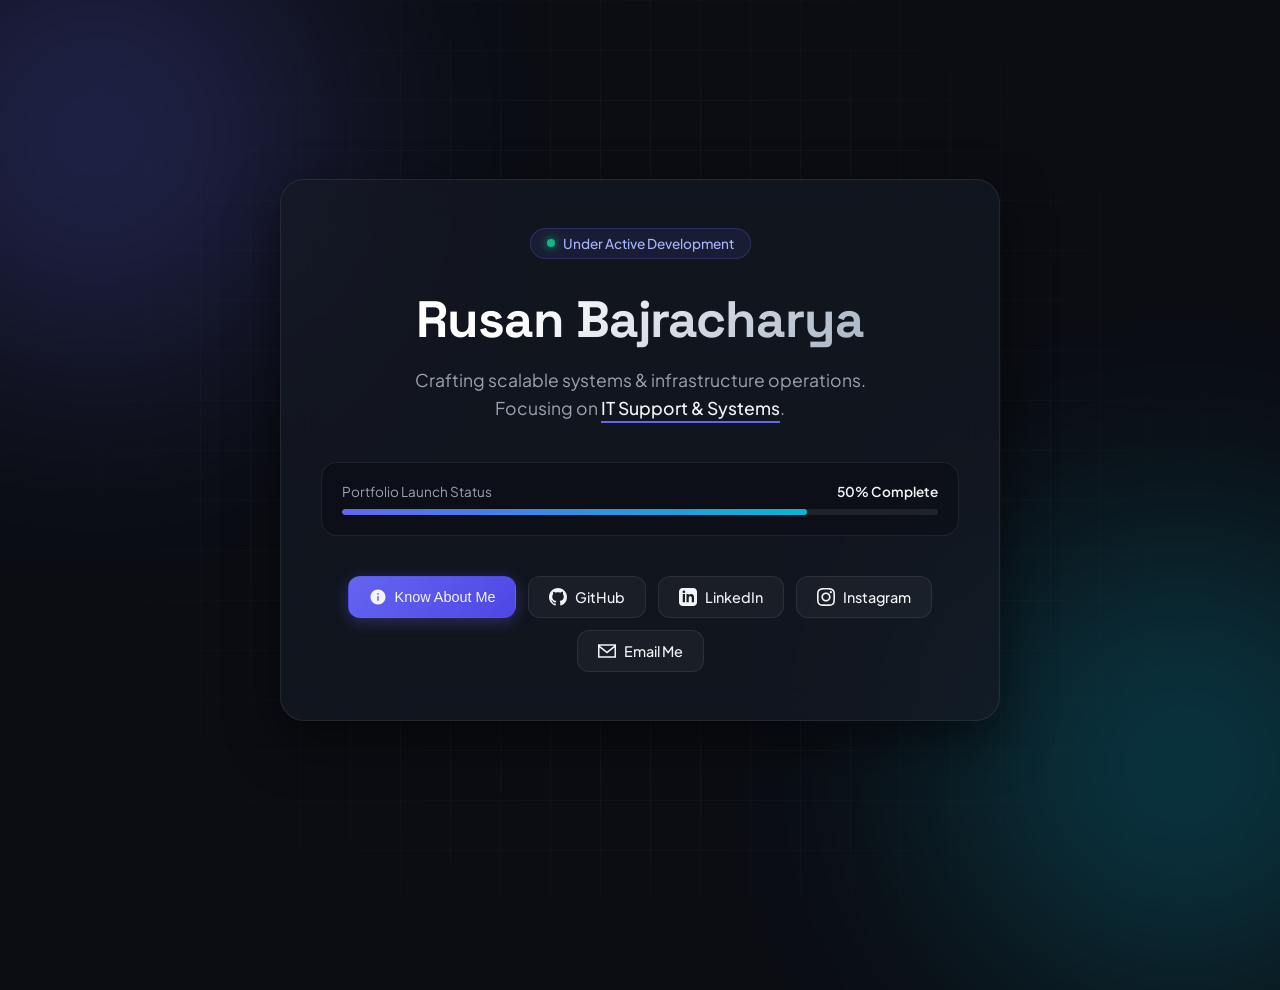
==== commit 92ad52e6: "Add files via upload [Added Instagram]" ====
--- a/index.html
+++ b/index.html
@@ -436,12 +436,11 @@
         </div>
 
         <div class="links-group">
-            <!-- Know About Me Button -->
-           <!-- Know About Me -->
-            <a href="rusan_bajracharya_cv.html" target="_blank" rel="noopener" class="social-btn" aria-label="GitHub">
-                <svg viewBox="0 0 24 24"><path d="M12 0C5.37 0 0 5.37 0 12c0 5.31 3.435 9.795 8.205 11.385.6.105.825-.255.825-.57 0-.285-.015-1.23-.015-2.235-3.015.555-3.795-.735-4.035-1.41-.135-.345-.72-1.41-1.23-1.695-.42-.225-1.02-.78-.015-.795.945-.015 1.62.87 1.845 1.23 1.08 1.815 2.805 1.305 3.495.99.105-.78.42-1.305.765-1.605-2.67-.3-5.46-1.335-5.46-5.925 0-1.305.465-2.385 1.23-3.225-.12-.3-.54-1.53.12-3.18 0 0 1.005-.315 3.3 1.23.96-.27 1.98-.405 3-.405s2.04.135 3 .405c2.295-1.56 3.3-1.23 3.3-1.23.66 1.65.24 2.88.12 3.18.765.84 1.23 1.905 1.23 3.225 0 4.605-2.805 5.625-5.475 5.925.435.375.81 1.095.81 2.22 0 1.605-.015 2.895-.015 3.3 0 .315.225.69.825.57A12.02 12.02 0 0024 12c0-6.63-5.37-12-12-12z"/></svg>
+            <!-- Know About Me -->
+            <button id="open-modal-btn" class="social-btn primary" aria-label="Know About Me">
+                <svg viewBox="0 0 24 24"><path d="M12 2C6.48 2 2 6.48 2 12s4.48 10 10 10 10-4.48 10-10S17.52 2 12 2zm1 15h-2v-6h2v6zm0-8h-2V7h2v2z"/></svg>
                 Know About Me
-            </a>
+            </button>
 
             <!-- GitHub -->
             <a href="https://github.com/RusanBajra" target="_blank" rel="noopener" class="social-btn" aria-label="GitHub">
@@ -453,6 +452,12 @@
             <a href="https://www.linkedin.com/in/rusan-bajra" target="_blank" rel="noopener" class="social-btn" aria-label="LinkedIn">
                 <svg viewBox="0 0 24 24"><path d="M19 0h-14c-2.761 0-5 2.239-5 5v14c0 2.761 2.239 5 5 5h14c2.762 0 5-2.239 5-5v-14c0-2.761-2.238-5-5-5zm-11 19h-3v-11h3v11zm-1.5-12.268c-.966 0-1.75-.79-1.75-1.764s.784-1.764 1.75-1.764 1.75.79 1.75 1.764-.783 1.764-1.75 1.764zm13.5 12.268h-3v-5.604c0-3.368-4-3.113-4 0v5.604h-3v-11h3v1.765c1.396-2.586 7-2.777 7 2.476v6.759z"/></svg>
                 LinkedIn
+            </a>
+
+            <!-- Instagram -->
+            <a href="https://www.instagram.com/bajra.rusan7" target="_blank" rel="noopener" class="social-btn" aria-label="Instagram">
+                <svg viewBox="0 0 24 24"><path d="M12 2.163c3.204 0 3.584.012 4.85.07 3.252.148 4.771 1.691 4.919 4.919.058 1.265.069 1.645.069 4.849 0 3.205-.012 3.584-.069 4.849-.149 3.225-1.664 4.771-4.919 4.919-1.266.058-1.644.07-4.85.07-3.204 0-3.584-.012-4.849-.07-3.26-.149-4.771-1.699-4.919-4.92-.058-1.265-.07-1.644-.07-4.849 0-3.204.013-3.583.07-4.849.149-3.227 1.664-4.771 4.919-4.919 1.266-.057 1.645-.069 4.849-.069zm0-2.163c-3.259 0-3.667.014-4.947.072-4.358.2-6.78 2.618-6.98 6.98-.059 1.281-.073 1.689-.073 4.948 0 3.259.014 3.668.072 4.948.2 4.358 2.618 6.78 6.98 6.98 1.281.058 1.689.072 4.948.072 3.259 0 3.668-.014 4.948-.072 4.354-.2 6.782-2.618 6.979-6.98.059-1.28.073-1.689.073-4.948 0-3.259-.014-3.667-.072-4.947-.196-4.354-2.617-6.78-6.979-6.98-1.281-.059-1.69-.073-4.949-.073zm0 5.838c-3.403 0-6.162 2.759-6.162 6.162s2.759 6.163 6.162 6.163 6.162-2.759 6.162-6.163c0-3.403-2.759-6.162-6.162-6.162zm0 10.162c-2.209 0-4-1.79-4-4 0-2.209 1.791-4 4-4s4 1.791 4 4c0 2.21-1.791 4-4 4zm6.406-11.845c-.796 0-1.441.645-1.441 1.44s.645 1.44 1.441 1.44c.795 0 1.439-.645 1.439-1.44s-.644-1.44-1.439-1.44z"/></svg>
+                Instagram
             </a>
 
             <!-- Email -->
@@ -601,15 +606,19 @@
         const openBtn = document.getElementById('open-modal-btn');
         const closeBtn = document.getElementById('close-modal-btn');
 
-        openBtn.addEventListener('click', () => {
-            modal.classList.add('active');
-            document.body.style.overflow = 'hidden'; // Prevent background scrolling
-        });
-
-        closeBtn.addEventListener('click', () => {
-            modal.classList.remove('active');
-            document.body.style.overflow = 'auto';
-        });
+        if (openBtn) {
+            openBtn.addEventListener('click', () => {
+                modal.classList.add('active');
+                document.body.style.overflow = 'hidden'; // Prevent background scrolling
+            });
+        }
+
+        if (closeBtn) {
+            closeBtn.addEventListener('click', () => {
+                modal.classList.remove('active');
+                document.body.style.overflow = 'auto';
+            });
+        }
 
         // Close modal when clicking outside card
         modal.addEventListener('click', (e) => {
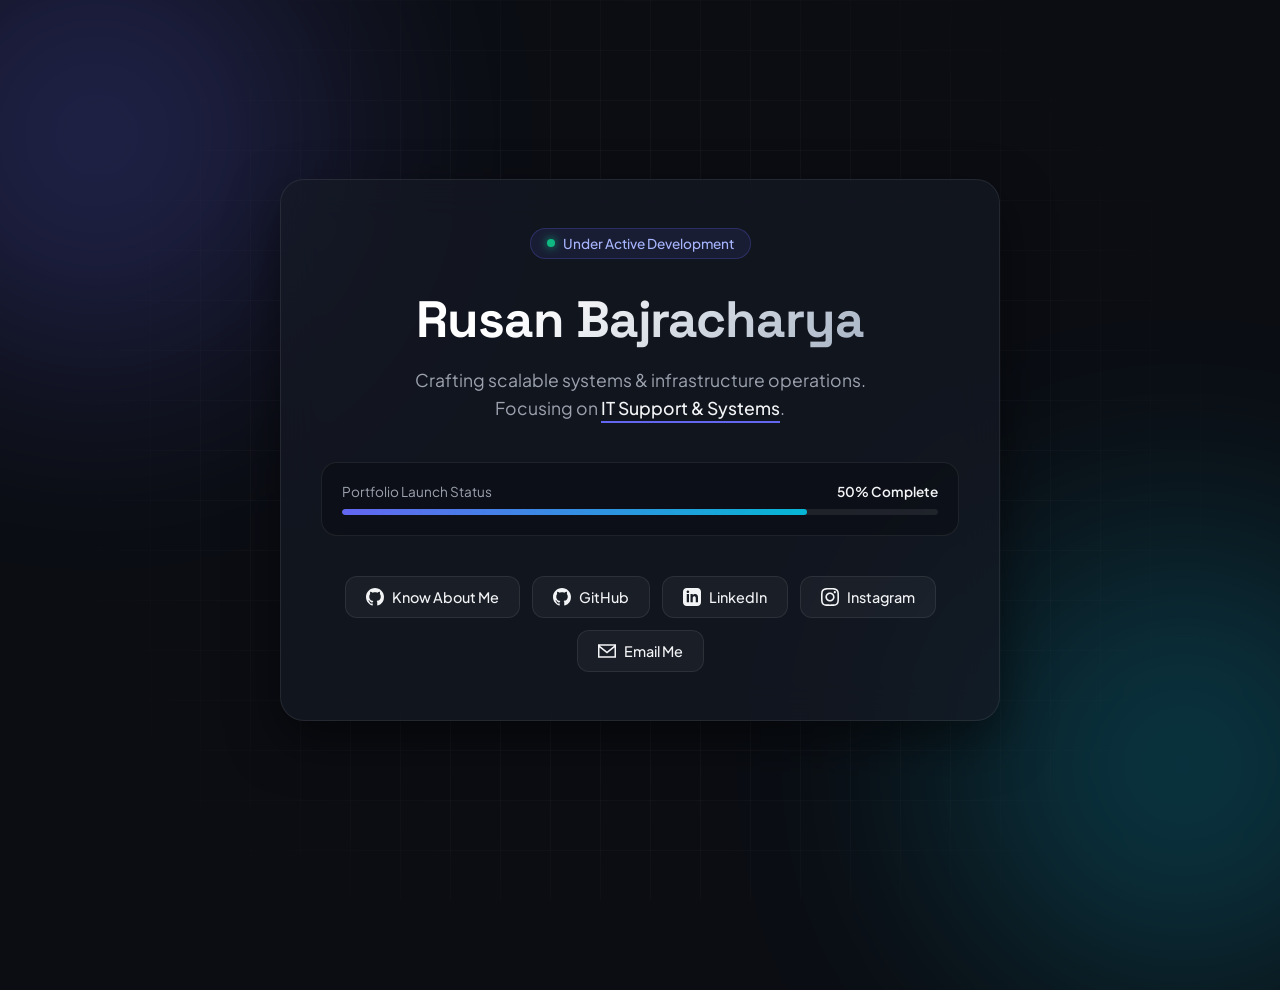
==== commit 2e9abab3: "Add files via upload" ====
--- a/index.html
+++ b/index.html
@@ -437,10 +437,10 @@
 
         <div class="links-group">
             <!-- Know About Me -->
-            <button id="open-modal-btn" class="social-btn primary" aria-label="Know About Me">
-                <svg viewBox="0 0 24 24"><path d="M12 2C6.48 2 2 6.48 2 12s4.48 10 10 10 10-4.48 10-10S17.52 2 12 2zm1 15h-2v-6h2v6zm0-8h-2V7h2v2z"/></svg>
+            <a href="rusan_bajracharya_cv.html" target="_blank" rel="noopener" class="social-btn" aria-label="GitHub">
+                <svg viewBox="0 0 24 24"><path d="M12 0C5.37 0 0 5.37 0 12c0 5.31 3.435 9.795 8.205 11.385.6.105.825-.255.825-.57 0-.285-.015-1.23-.015-2.235-3.015.555-3.795-.735-4.035-1.41-.135-.345-.72-1.41-1.23-1.695-.42-.225-1.02-.78-.015-.795.945-.015 1.62.87 1.845 1.23 1.08 1.815 2.805 1.305 3.495.99.105-.78.42-1.305.765-1.605-2.67-.3-5.46-1.335-5.46-5.925 0-1.305.465-2.385 1.23-3.225-.12-.3-.54-1.53.12-3.18 0 0 1.005-.315 3.3 1.23.96-.27 1.98-.405 3-.405s2.04.135 3 .405c2.295-1.56 3.3-1.23 3.3-1.23.66 1.65.24 2.88.12 3.18.765.84 1.23 1.905 1.23 3.225 0 4.605-2.805 5.625-5.475 5.925.435.375.81 1.095.81 2.22 0 1.605-.015 2.895-.015 3.3 0 .315.225.69.825.57A12.02 12.02 0 0024 12c0-6.63-5.37-12-12-12z"/></svg>
                 Know About Me
-            </button>
+            </a>
 
             <!-- GitHub -->
             <a href="https://github.com/RusanBajra" target="_blank" rel="noopener" class="social-btn" aria-label="GitHub">
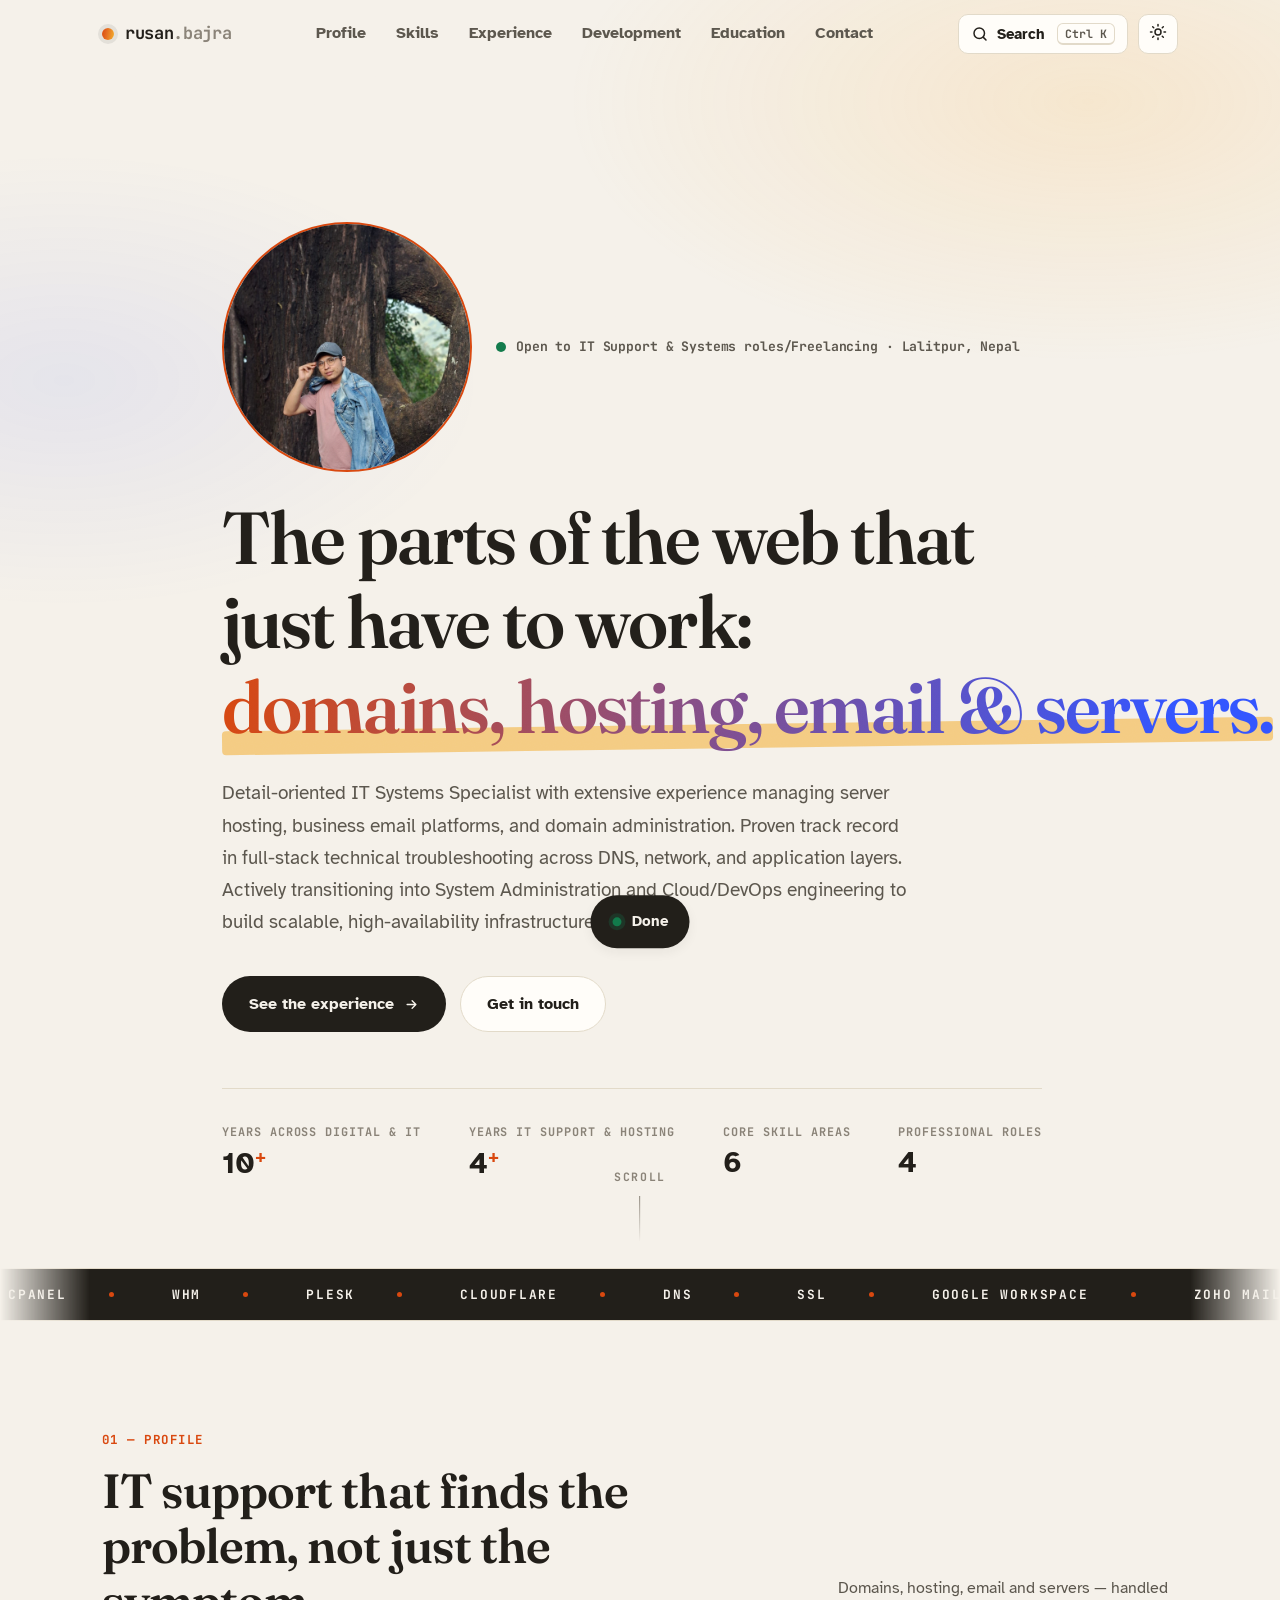
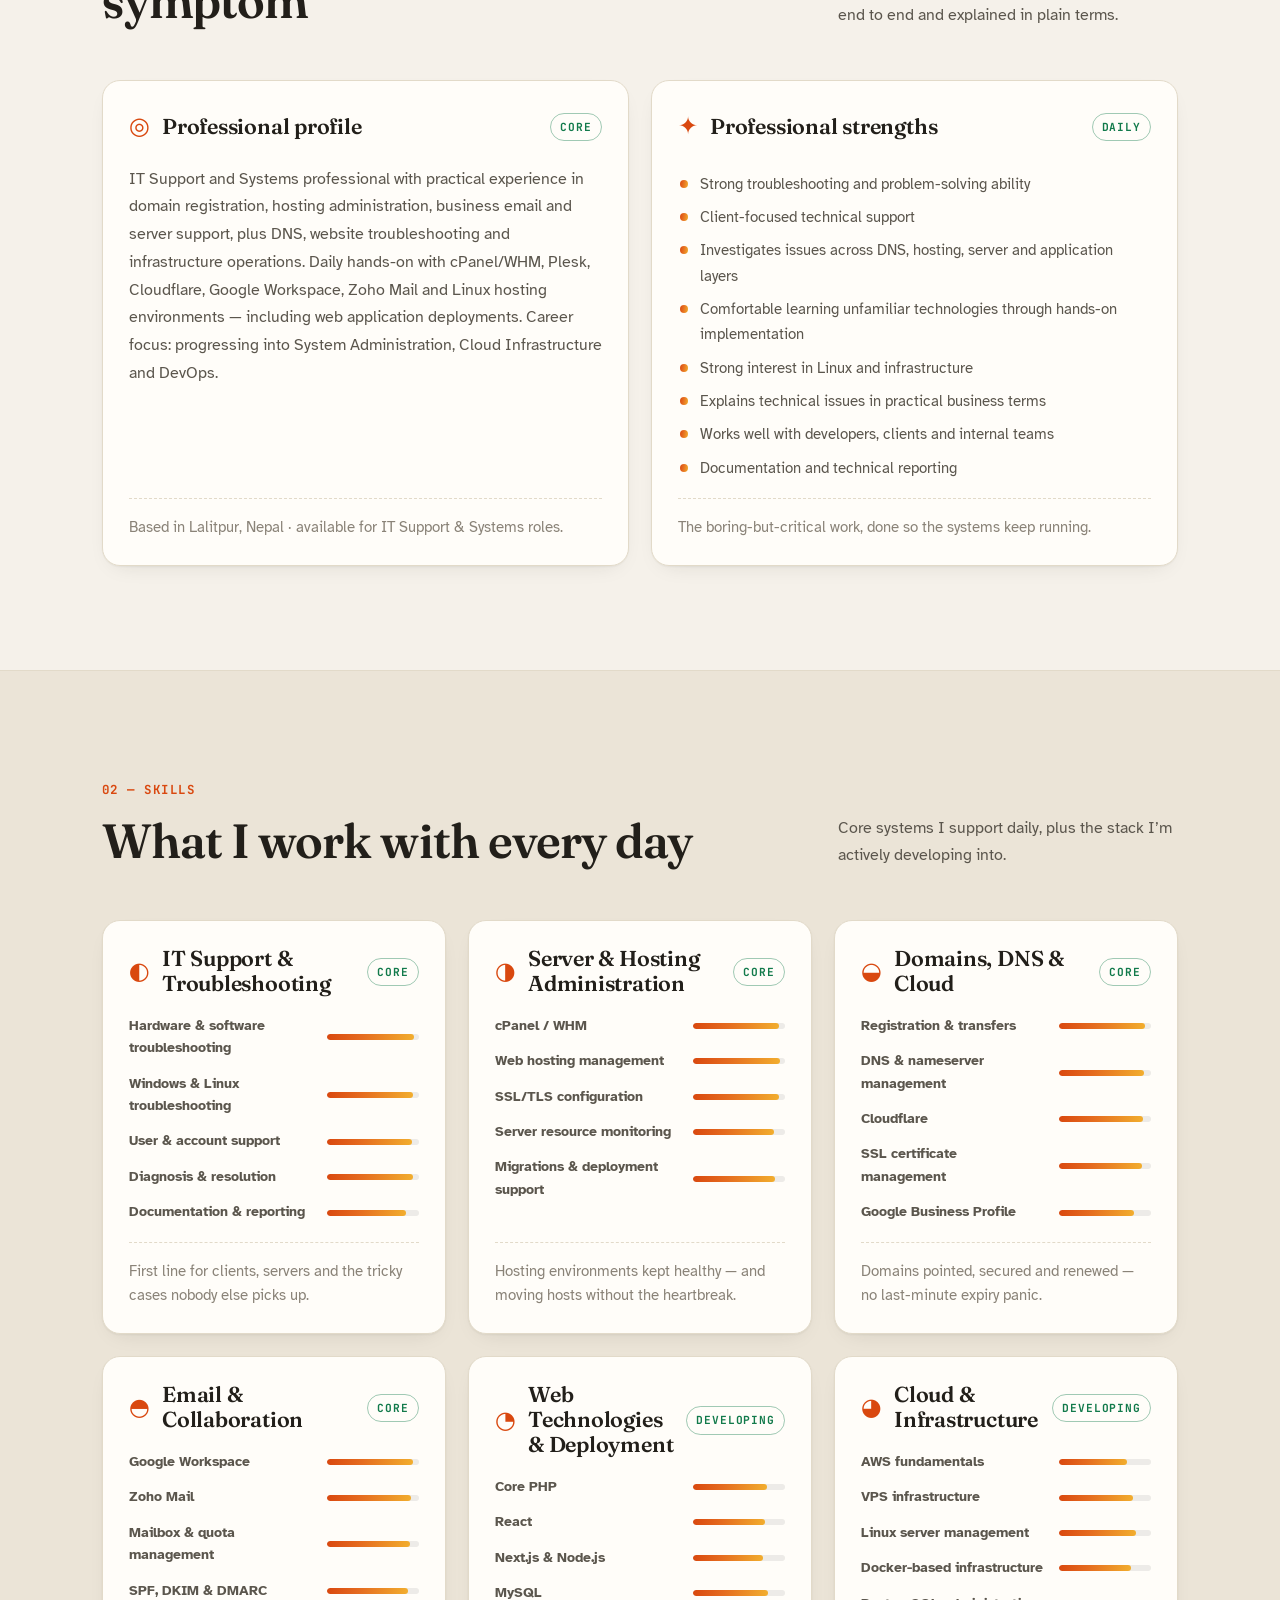
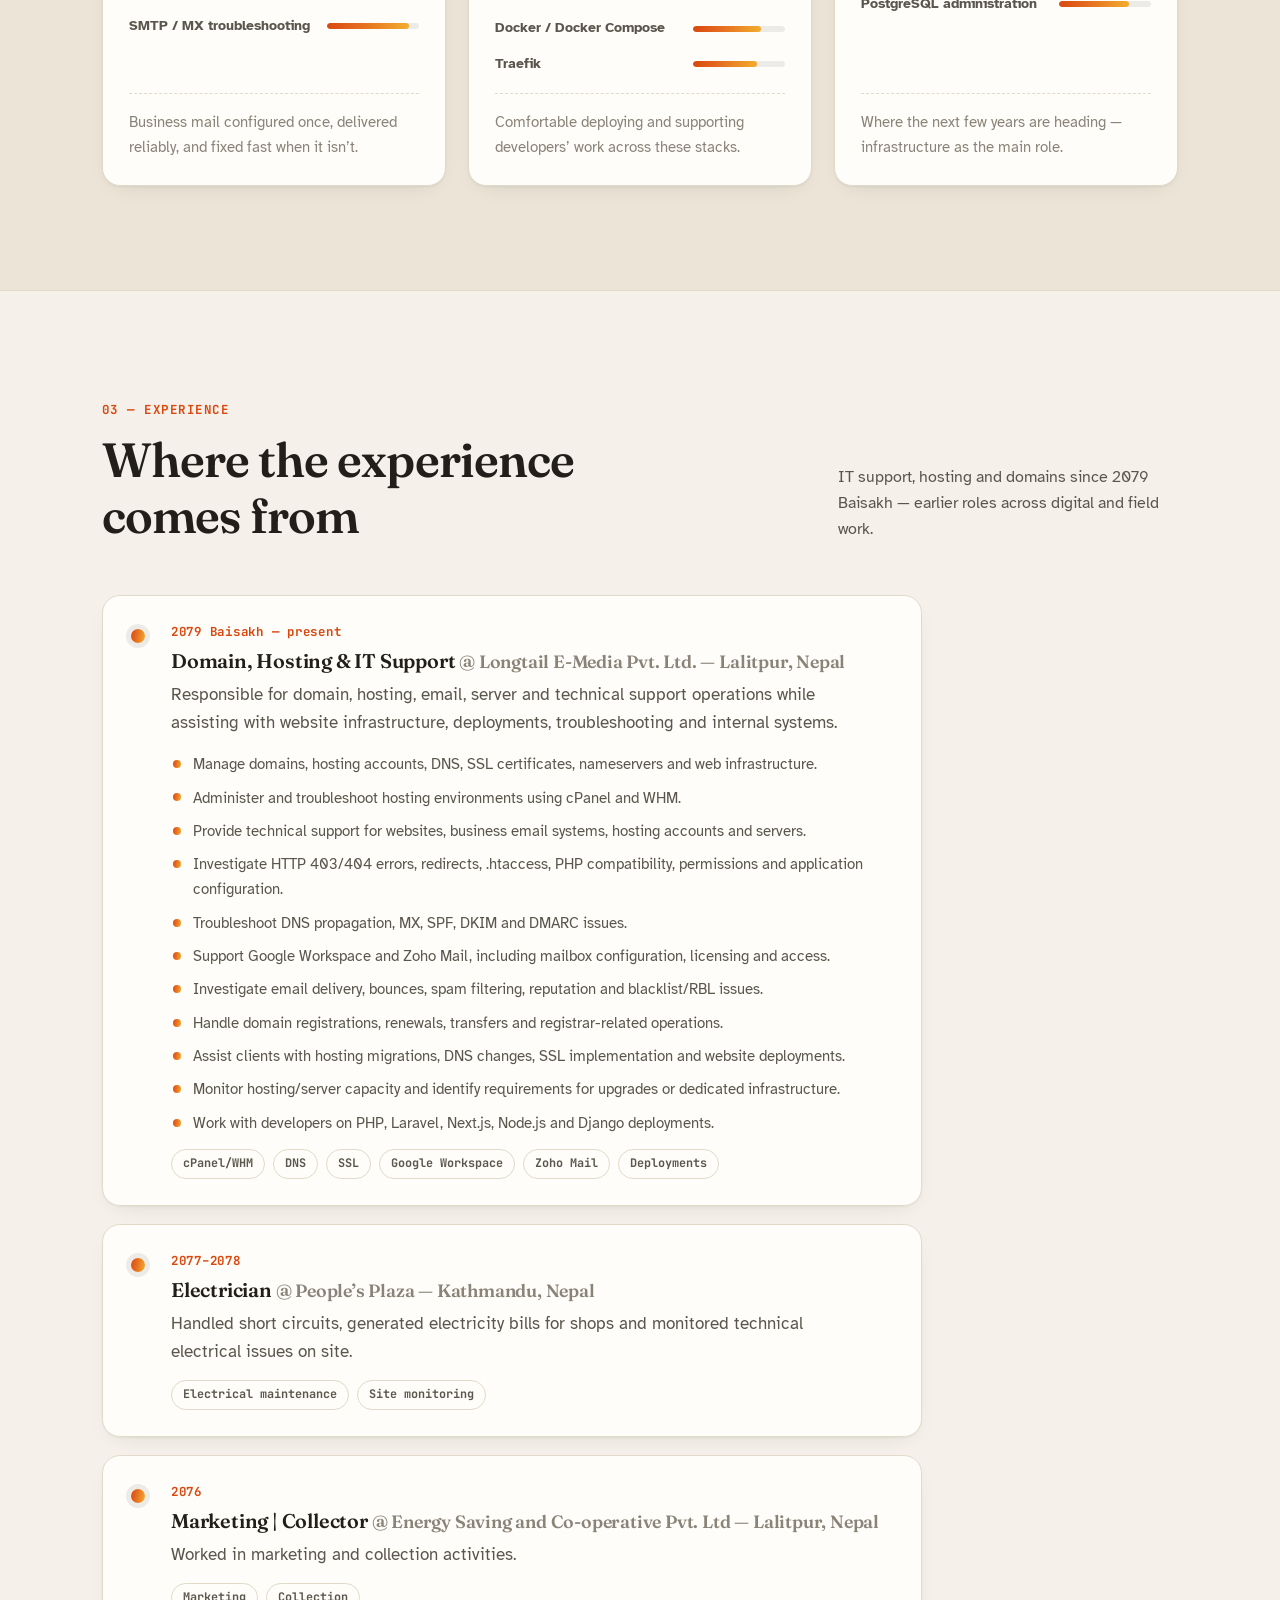
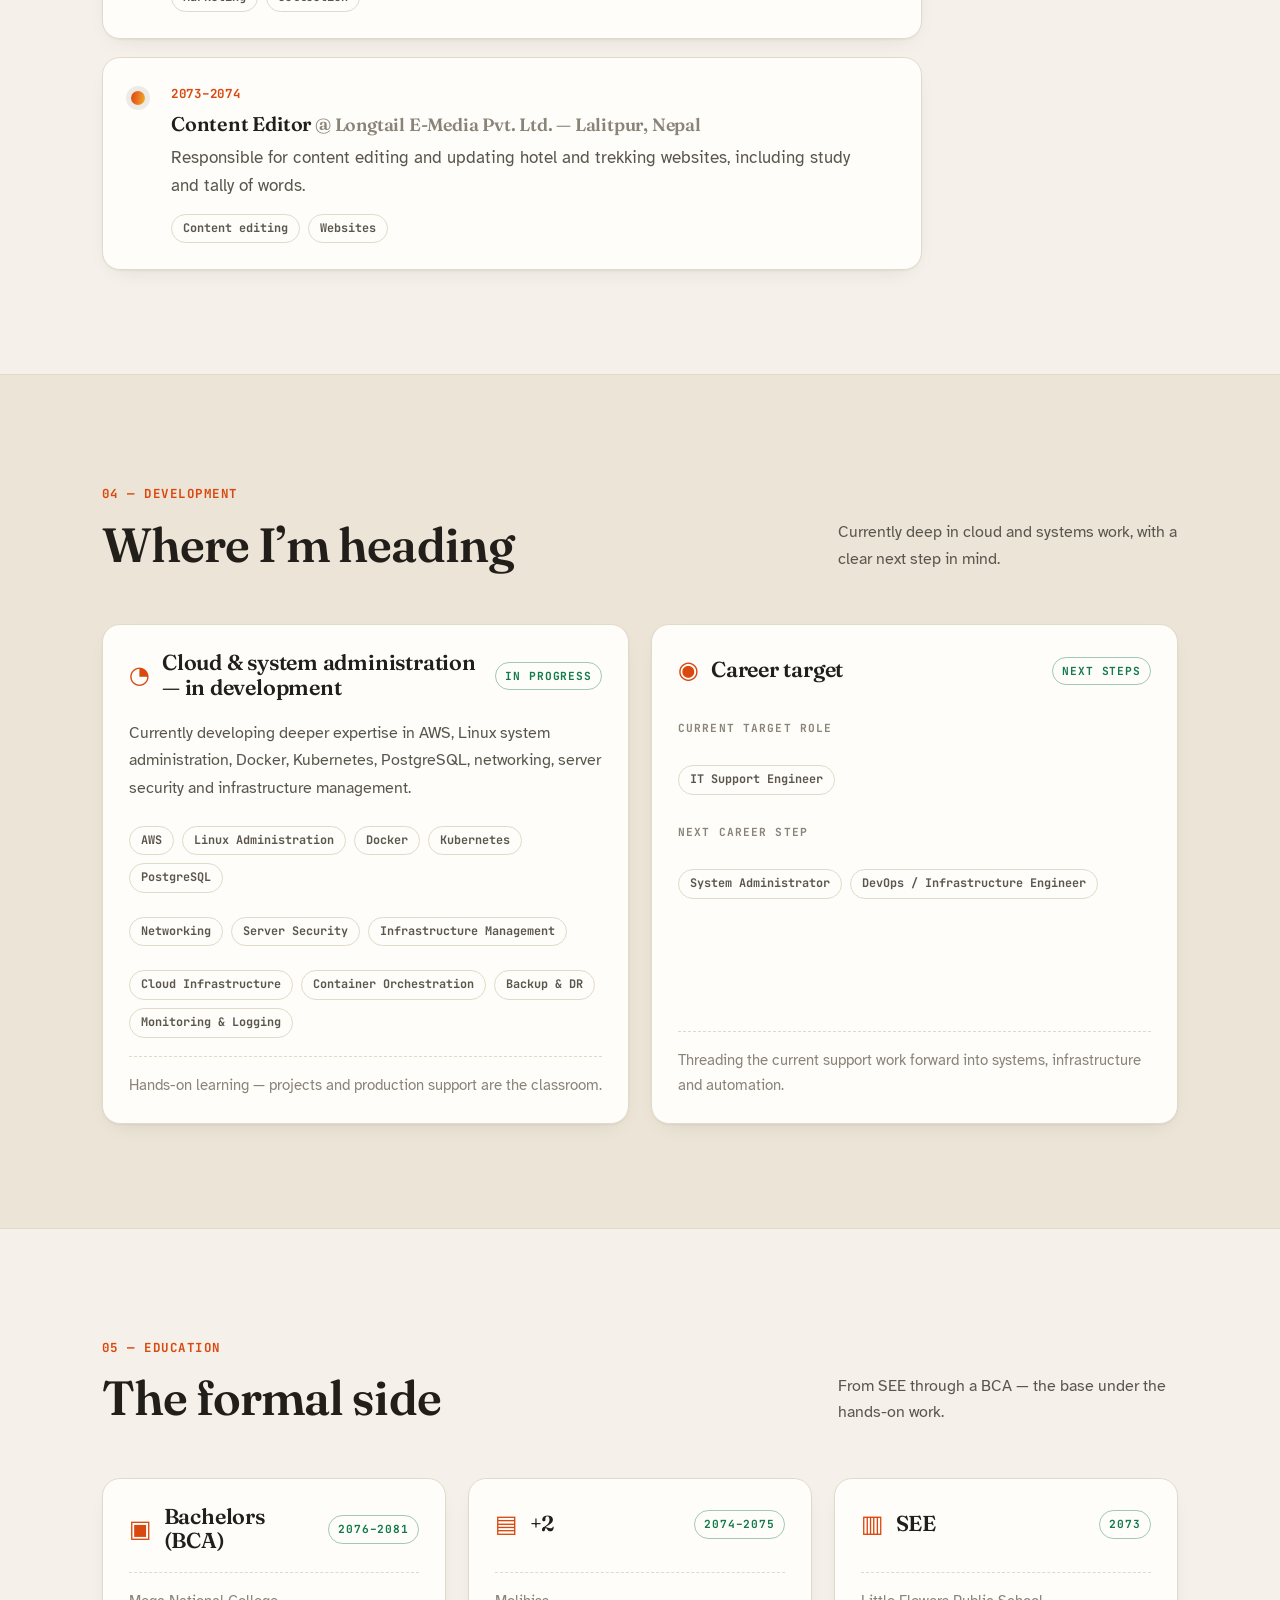
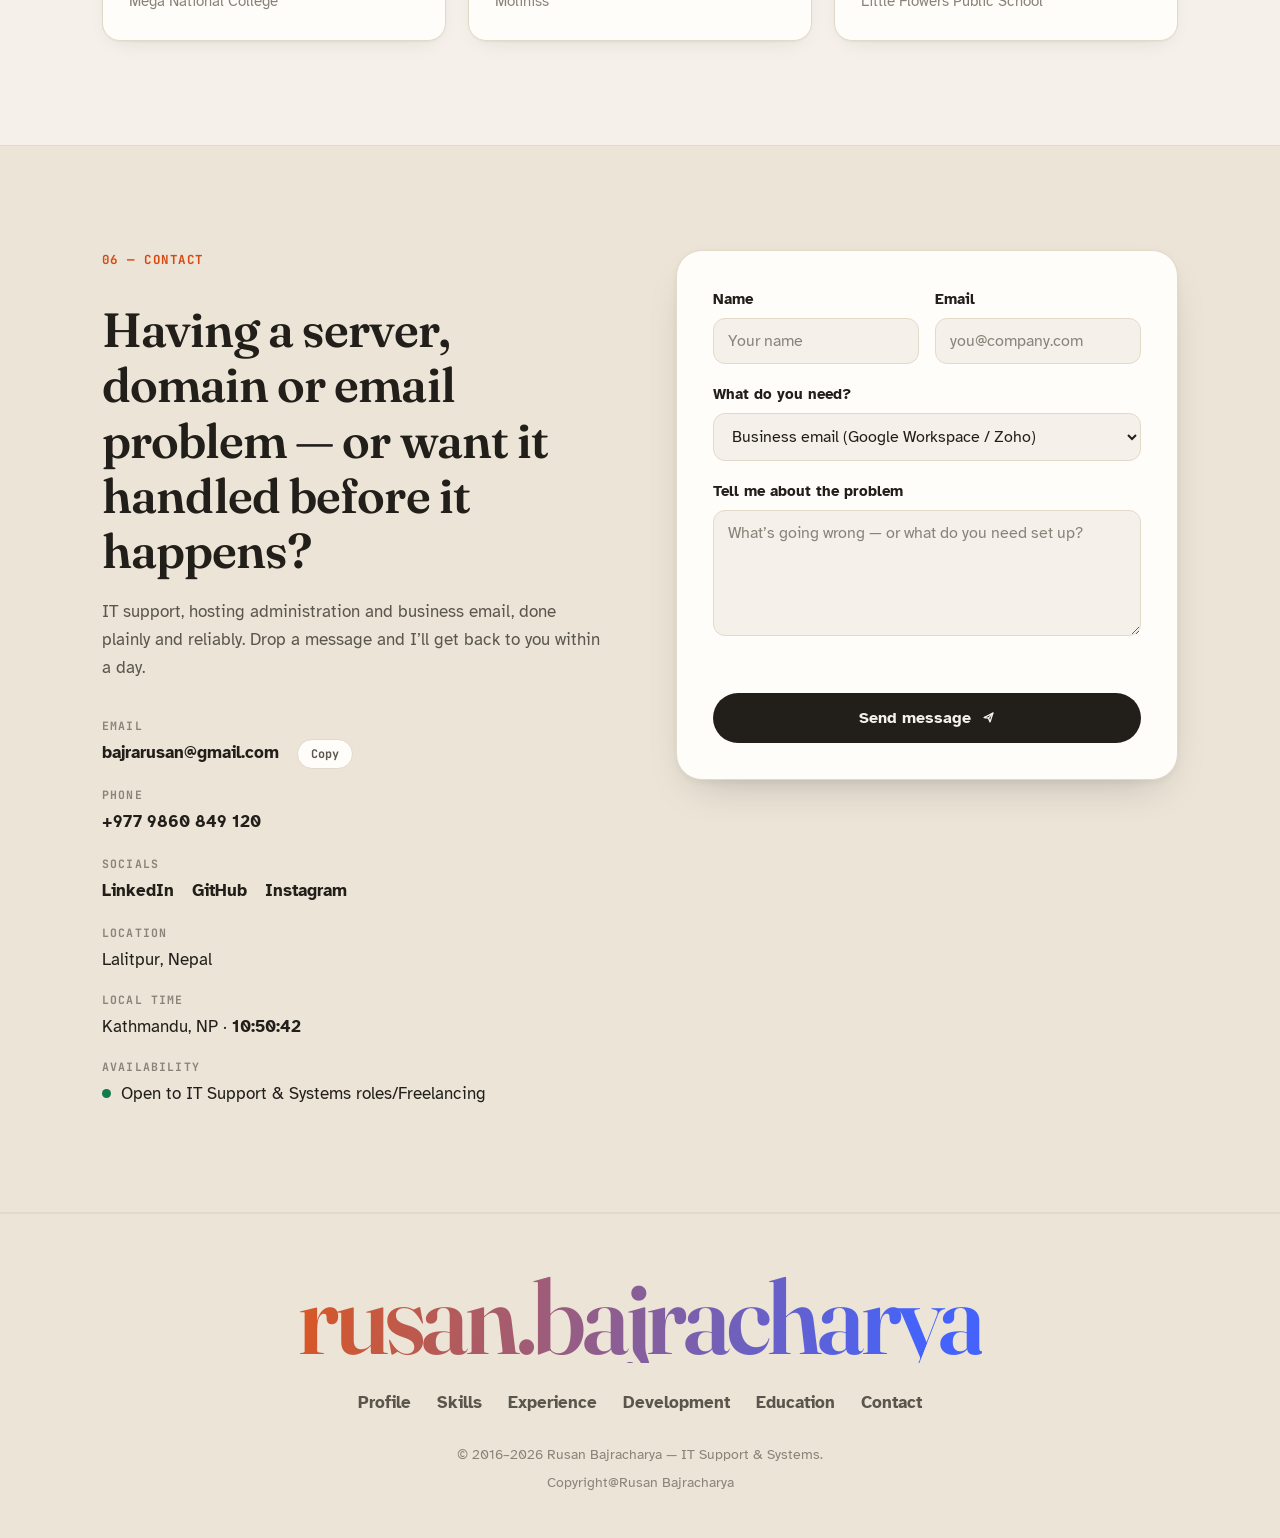
==== commit 17a0c455: "Add files via upload [Update in Index and JS]" ====
--- a/index.html
+++ b/index.html
@@ -1,632 +1,635 @@
 <!DOCTYPE html>
-<html lang="en">
+<html lang="en" data-theme="light">
 <head>
-    <meta charset="UTF-8">
-    <meta name="viewport" content="width=device-width, initial-scale=1.0">
-    <title>Rusan Bajracharya — Portfolio & Systems</title>
-    <meta name="description" content="Official portfolio and profile of Rusan Bajracharya. IT Support, Systems & Cloud Operations.">
-    <link rel="preconnect" href="https://fonts.googleapis.com">
-    <link rel="preconnect" href="https://fonts.gstatic.com" crossorigin>
-    <link href="https://fonts.googleapis.com/css2?family=Plus+Jakarta+Sans:wght@300;400;500;600;700&family=Space+Grotesk:wght@500;700&display=swap" rel="stylesheet">
-    <style>
-        :root {
-            --bg-color: #0b0d13;
-            --card-bg: rgba(22, 27, 38, 0.65);
-            --border-color: rgba(255, 255, 255, 0.08);
-            --text-primary: #f3f4f6;
-            --text-secondary: #9ca3af;
-            --accent-glow: #6366f1;
-            --accent-cyan: #06b6d4;
-            --font-heading: 'Space Grotesk', sans-serif;
-            --font-body: 'Plus Jakarta Sans', sans-serif;
-        }
-
-        * {
-            margin: 0;
-            padding: 0;
-            box-sizing: border-box;
-        }
-
-        body {
-            background-color: var(--bg-color);
-            color: var(--text-primary);
-            font-family: var(--font-body);
-            min-height: 100vh;
-            display: flex;
-            align-items: center;
-            justify-content: center;
-            overflow-x: hidden;
-            position: relative;
-        }
-
-        /* Background Animated Grid */
-        .bg-grid {
-            position: absolute;
-            inset: 0;
-            background-image: 
-                linear-gradient(to right, rgba(255, 255, 255, 0.03) 1px, transparent 1px),
-                linear-gradient(to bottom, rgba(255, 255, 255, 0.03) 1px, transparent 1px);
-            background-size: 50px 50px;
-            z-index: 1;
-            mask-image: radial-gradient(circle at center, black 40%, transparent 80%);
-            -webkit-mask-image: radial-gradient(circle at center, black 40%, transparent 80%);
-        }
-
-        /* Ambient Glow Spheres */
-        .glow {
-            position: absolute;
-            width: 450px;
-            height: 450px;
-            border-radius: 50%;
-            filter: blur(120px);
-            opacity: 0.25;
-            z-index: 2;
-            pointer-events: none;
-        }
-
-        .glow-1 { top: -10%; left: -10%; background: var(--accent-glow); }
-        .glow-2 { bottom: -10%; right: -10%; background: var(--accent-cyan); }
-
-        /* Main Container Card */
-        .container {
-            position: relative;
-            z-index: 10;
-            width: 90%;
-            max-width: 720px;
-            padding: 3rem 2.5rem;
-            background: var(--card-bg);
-            border: 1px solid var(--border-color);
-            border-radius: 24px;
-            backdrop-filter: blur(20px);
-            -webkit-backdrop-filter: blur(20px);
-            box-shadow: 0 20px 50px rgba(0, 0, 0, 0.5);
-            text-align: center;
-        }
-
-        .badge {
-            display: inline-flex;
-            align-items: center;
-            gap: 8px;
-            padding: 6px 16px;
-            background: rgba(99, 102, 241, 0.1);
-            border: 1px solid rgba(99, 102, 241, 0.25);
-            border-radius: 100px;
-            font-size: 0.85rem;
-            color: #a5b4fc;
-            font-weight: 500;
-            margin-bottom: 2rem;
-        }
-
-        .status-dot {
-            width: 8px;
-            height: 8px;
-            background-color: #10b981;
-            border-radius: 50%;
-            box-shadow: 0 0 10px #10b981;
-            animation: pulse 2s infinite;
-        }
-
-        @keyframes pulse {
-            0%, 100% { opacity: 1; transform: scale(1); }
-            50% { opacity: 0.4; transform: scale(0.85); }
-        }
-
-        h1 {
-            font-family: var(--font-heading);
-            font-size: clamp(2.2rem, 5vw, 3.2rem);
-            font-weight: 700;
-            line-height: 1.15;
-            letter-spacing: -0.02em;
-            margin-bottom: 1rem;
-            background: linear-gradient(135deg, #ffffff 30%, #94a3b8 100%);
-            -webkit-background-clip: text;
-            -webkit-text-fill-color: transparent;
-        }
-
-        .subtitle {
-            font-size: 1.1rem;
-            color: var(--text-secondary);
-            font-weight: 400;
-            line-height: 1.6;
-            margin-bottom: 2.5rem;
-        }
-
-        .role-switcher {
-            color: var(--text-primary);
-            font-weight: 500;
-            border-bottom: 2px solid var(--accent-glow);
-            padding-bottom: 2px;
-        }
-
-        /* Progress Card */
-        .progress-box {
-            background: rgba(0, 0, 0, 0.25);
-            border: 1px solid var(--border-color);
-            padding: 1.25rem;
-            border-radius: 16px;
-            margin-bottom: 2.5rem;
-            text-align: left;
-        }
-
-        .progress-header {
-            display: flex;
-            justify-content: space-between;
-            font-size: 0.85rem;
-            color: var(--text-secondary);
-            margin-bottom: 0.6rem;
-        }
-
-        .progress-bar-bg {
-            width: 100%;
-            height: 6px;
-            background: rgba(255, 255, 255, 0.08);
-            border-radius: 10px;
-            overflow: hidden;
-        }
-
-        .progress-bar-fill {
-            height: 100%;
-            width: 78%;
-            background: linear-gradient(90deg, var(--accent-glow), var(--accent-cyan));
-            border-radius: 10px;
-        }
-
-        /* Link Buttons */
-        .links-group {
-            display: flex;
-            justify-content: center;
-            gap: 12px;
-            flex-wrap: wrap;
-        }
-
-        .social-btn {
-            display: inline-flex;
-            align-items: center;
-            gap: 8px;
-            padding: 11px 20px;
-            background: rgba(255, 255, 255, 0.04);
-            border: 1px solid var(--border-color);
-            border-radius: 12px;
-            color: var(--text-primary);
-            text-decoration: none;
-            font-size: 0.9rem;
-            font-weight: 500;
-            cursor: pointer;
-            transition: all 0.25s ease;
-        }
-
-        .social-btn:hover {
-            background: rgba(255, 255, 255, 0.08);
-            border-color: rgba(255, 255, 255, 0.2);
-            transform: translateY(-2px);
-        }
-
-        .social-btn.primary {
-            background: linear-gradient(135deg, var(--accent-glow), #4f46e5);
-            border-color: transparent;
-            box-shadow: 0 4px 15px rgba(99, 102, 241, 0.3);
-        }
-
-        .social-btn.primary:hover {
-            box-shadow: 0 6px 20px rgba(99, 102, 241, 0.45);
-        }
-
-        .social-btn svg {
-            width: 18px;
-            height: 18px;
-            fill: currentColor;
-        }
-
-        /* Modal / Know About Me Container */
-        .modal-overlay {
-            position: fixed;
-            inset: 0;
-            background: rgba(5, 7, 12, 0.85);
-            backdrop-filter: blur(12px);
-            -webkit-backdrop-filter: blur(12px);
-            z-index: 100;
-            display: flex;
-            align-items: center;
-            justify-content: center;
-            opacity: 0;
-            pointer-events: none;
-            transition: opacity 0.3s ease;
-            padding: 20px;
-        }
-
-        .modal-overlay.active {
-            opacity: 1;
-            pointer-events: auto;
-        }
-
-        .modal-card {
-            background: #111520;
-            border: 1px solid var(--border-color);
-            width: 100%;
-            max-width: 900px;
-            max-height: 85vh;
-            border-radius: 20px;
-            overflow-y: auto;
-            position: relative;
-            box-shadow: 0 25px 60px rgba(0, 0, 0, 0.7);
-            padding: 2.5rem;
-            text-align: left;
-            transform: translateY(20px);
-            transition: transform 0.3s ease;
-        }
-
-        .modal-overlay.active .modal-card {
-            transform: translateY(0);
-        }
-
-        .modal-close {
-            position: absolute;
-            top: 20px;
-            right: 20px;
-            background: rgba(255, 255, 255, 0.05);
-            border: 1px solid var(--border-color);
-            color: var(--text-primary);
-            width: 36px;
-            height: 36px;
-            border-radius: 50%;
-            display: flex;
-            align-items: center;
-            justify-content: center;
-            cursor: pointer;
-            font-size: 1.2rem;
-            transition: background 0.2s;
-        }
-
-        .modal-close:hover {
-            background: rgba(255, 255, 255, 0.15);
-        }
-
-        /* Modal CV Styling */
-        .cv-header {
-            border-bottom: 1px solid var(--border-color);
-            padding-bottom: 1.5rem;
-            margin-bottom: 2rem;
-        }
-
-        .cv-header h2 {
-            font-family: var(--font-heading);
-            font-size: 2rem;
-            color: #fff;
-        }
-
-        .cv-header .cv-role {
-            color: var(--accent-cyan);
-            font-weight: 600;
-            margin-top: 4px;
-        }
-
-        .cv-contacts {
-            display: flex;
-            flex-wrap: wrap;
-            gap: 15px;
-            margin-top: 12px;
-            font-size: 0.85rem;
-            color: var(--text-secondary);
-        }
-
-        .cv-contacts a {
-            color: var(--text-primary);
-            text-decoration: none;
-        }
-
-        .cv-section {
-            margin-bottom: 2.5rem;
-        }
-
-        .cv-section-title {
-            font-size: 1.1rem;
-            font-family: var(--font-heading);
-            color: #a5b4fc;
-            text-transform: uppercase;
-            letter-spacing: 1px;
-            margin-bottom: 1rem;
-            border-bottom: 1px solid rgba(255, 255, 255, 0.05);
-            padding-bottom: 6px;
-        }
-
-        .cv-grid {
-            display: grid;
-            grid-template-columns: repeat(auto-fit, minmax(260px, 1fr));
-            gap: 15px;
-        }
-
-        .cv-card {
-            background: rgba(255, 255, 255, 0.02);
-            border: 1px solid var(--border-color);
-            border-radius: 12px;
-            padding: 16px;
-        }
-
-        .cv-card h4 {
-            color: var(--accent-cyan);
-            margin-bottom: 8px;
-            font-size: 0.95rem;
-        }
-
-        .cv-card ul {
-            padding-left: 18px;
-            color: var(--text-secondary);
-            font-size: 0.85rem;
-        }
-
-        .cv-card li {
-            margin-bottom: 4px;
-        }
-
-        .cv-timeline-item {
-            border-left: 2px solid var(--accent-glow);
-            padding-left: 18px;
-            margin-bottom: 1.5rem;
-            position: relative;
-        }
-
-        .cv-timeline-item::before {
-            content: "";
-            position: absolute;
-            left: -6px;
-            top: 4px;
-            width: 10px;
-            height: 10px;
-            border-radius: 50%;
-            background: var(--accent-glow);
-        }
-
-        .cv-timeline-item h4 {
-            font-size: 1rem;
-            color: var(--text-primary);
-        }
-
-        .cv-timeline-item .period {
-            font-size: 0.8rem;
-            color: var(--accent-cyan);
-            margin-bottom: 8px;
-        }
-
-        .cv-timeline-item p, .cv-timeline-item ul {
-            font-size: 0.88rem;
-            color: var(--text-secondary);
-        }
-
-        .cv-timeline-item ul {
-            padding-left: 18px;
-            margin-top: 6px;
-        }
-
-        @media (max-width: 600px) {
-            .container { padding: 2rem 1.25rem; }
-            .links-group { flex-direction: column; }
-            .social-btn { justify-content: center; width: 100%; }
-            .modal-card { padding: 1.5rem; }
-        }
-    </style>
+  <meta charset="UTF-8" />
+  <meta name="viewport" content="width=device-width, initial-scale=1.0" />
+  <meta name="description" content="Rusan Bajracharya — IT Support & Systems from Lalitpur, Nepal. Domain, hosting, business email and server support, building toward System Administration and DevOps." />
+  <meta name="theme-color" content="#F5F1EA" />
+  <meta name="color-scheme" content="light dark" />
+  <meta property="og:title" content="Rusan Bajracharya — IT Support & Systems" />
+  <meta property="og:description" content="Domains, hosting, email and servers — troubleshooting, administration and support, end to end." />
+  <meta property="og:type" content="website" />
+  <title>Rusan Bajracharya — IT Support &amp; Systems</title>
+  <link rel="preconnect" href="https://fonts.googleapis.com" />
+  <link rel="preconnect" href="https://fonts.gstatic.com" crossorigin />
+  <link href="https://fonts.googleapis.com/css2?family=Atkinson+Hyperlegible:wght@400;700&family=Fraunces:opsz,wght@9..144,600&family=JetBrains+Mono:wght@700&display=swap" rel="stylesheet" />
+  <link rel="stylesheet" href="css/style.css" />
 </head>
 <body>
-
-    <div class="bg-grid"></div>
-    <div class="glow glow-1"></div>
-    <div class="glow glow-2"></div>
-
-    <!-- Main Container -->
-    <main class="container">
-        <div class="badge">
-            <span class="status-dot"></span> Under Active Development
-        </div>
-
-        <h1>Rusan Bajracharya</h1>
-        
-        <p class="subtitle">
-            Crafting scalable systems & infrastructure operations.
-            <br>
-            Focusing on <span class="role-switcher" id="role-text">IT Support & Systems</span>.
+  <a class="skip-link" href="#main">Skip to content</a>
+
+  <div class="print-only" aria-hidden="true">
+    <h2>Rusan Bajracharya</h2>
+    <p>IT Support &amp; Systems</p>
+    <ul>
+      <li>Lalitpur, Nepal</li>
+      <li>bajrarusan@gmail.com</li>
+      <li>+977 9860 849 120</li>
+      <li>linkedin.com/in/rusan-bajra</li>
+      <li>github.com/RusanBajra</li>
+    </ul>
+  </div>
+
+  <div class="grain" aria-hidden="true"></div>
+  <div class="scroll-progress" aria-hidden="true"><span id="scroll-fill"></span></div>
+
+  <!-- ================= HEADER ================= -->
+  <header class="site-header" id="site-header">
+    <div class="container header-inner">
+      <a class="logo" href="#top" aria-label="Rusan Bajracharya — home">
+        <span class="logo-mark" aria-hidden="true"></span>
+        <span>rusan<span class="logo-accent">.bajra</span></span>
+      </a>
+
+      <nav class="site-nav" id="site-nav" aria-label="Primary">
+        <a href="#profile">Profile</a>
+        <a href="#skills">Skills</a>
+        <a href="#experience">Experience</a>
+        <a href="#development">Development</a>
+        <a href="#education">Education</a>
+        <a href="#contact">Contact</a>
+      </nav>
+
+      <div class="header-actions">
+        <button class="search-trigger" id="search-trigger" type="button" aria-haspopup="dialog" aria-expanded="false" aria-label="Search the site (Ctrl+K)">
+          <svg class="icon" viewBox="0 0 24 24" fill="none" stroke="currentColor" stroke-width="2" stroke-linecap="round" stroke-linejoin="round" aria-hidden="true">
+            <circle cx="11" cy="11" r="7"></circle>
+            <path d="m20 20-3.5-3.5"></path>
+          </svg>
+          <span class="search-trigger__label">Search</span>
+          <kbd>Ctrl K</kbd>
+        </button>
+        <button class="theme-toggle" id="theme-toggle" type="button" aria-pressed="false" aria-label="Toggle dark mode">
+          <span class="theme-toggle__sun" aria-hidden="true">
+            <svg viewBox="0 0 24 24" fill="none" stroke="currentColor" stroke-width="2" stroke-linecap="round" stroke-linejoin="round"><circle cx="12" cy="12" r="4"></circle><path d="M12 2v2m0 16v2M4.9 4.9l1.4 1.4m11.4 11.4 1.4 1.4M2 12h2m16 0h2M4.9 19.1l1.4-1.4m11.4-11.4 1.4-1.4"></path></svg>
+          </span>
+          <span class="theme-toggle__moon" aria-hidden="true">
+            <svg viewBox="0 0 24 24" fill="none" stroke="currentColor" stroke-width="2" stroke-linecap="round" stroke-linejoin="round"><path d="M21 12.8A9 9 0 1 1 11.2 3a7 7 0 0 0 9.8 9.8Z"></path></svg>
+          </span>
+        </button>
+        <button class="menu-toggle" id="menu-toggle" type="button" aria-expanded="false" aria-controls="site-nav" aria-label="Open menu">
+          <svg viewBox="0 0 24 24" fill="none" stroke="currentColor" stroke-width="2" stroke-linecap="round" aria-hidden="true"><path d="M4 7h16M4 12h16M4 17h16"></path></svg>
+        </button>
+      </div>
+    </div>
+  </header>
+
+  <main id="main" class="wrap">
+    <span class="anchor" id="top" aria-hidden="true"></span>
+
+    <!-- ================= HERO ================= -->
+    <section class="hero" id="hero">
+      <div class="container hero-inner">
+        <div class="hero-header" style="display: flex; align-items: center; gap: 1.5rem; margin-bottom: 1.5rem;">
+          <img src="img/profile.jpeg" alt="Rusan Bajracharya" class="hero-avatar" style="width: 250px; height: 250px; border-radius: 50%; object-fit: cover; border: 2px solid var(--accent, #333);" data-reveal />
+          <p class="hero-eyebrow" data-reveal style="margin-bottom: 0;">
+            <span class="status-dot" aria-hidden="true"></span>
+            <span class="hero-eyebrow__text">Open to IT Support &amp; Systems roles/Freelancing · Lalitpur, Nepal</span>
+          </p>
+        </div>
+
+        <h1 class="hero-title" data-reveal data-delay="1">
+          The parts of the web that just have to work:
+          <span class="hero-title__highlight">domains, hosting, email &amp; servers.</span>
+        </h1>
+
+        <p class="hero-intro" data-reveal data-delay="2">
+          Detail-oriented IT Systems Specialist with extensive experience managing server hosting, business email platforms, and domain administration. Proven track record in full-stack technical troubleshooting across DNS, network, and application layers. Actively transitioning into System Administration and Cloud/DevOps engineering to build scalable, high-availability infrastructure.
         </p>
 
-        <div class="progress-box">
-            <div class="progress-header">
-                <span>Portfolio Launch Status</span>
-                <span style="color: var(--text-primary); font-weight: 600;">50% Complete</span>
-            </div>
-            <div class="progress-bar-bg">
-                <div class="progress-bar-fill"></div>
-            </div>
-        </div>
-
-        <div class="links-group">
-            <!-- Know About Me -->
-            <a href="rusan_bajracharya_cv.html" target="_blank" rel="noopener" class="social-btn" aria-label="GitHub">
-                <svg viewBox="0 0 24 24"><path d="M12 0C5.37 0 0 5.37 0 12c0 5.31 3.435 9.795 8.205 11.385.6.105.825-.255.825-.57 0-.285-.015-1.23-.015-2.235-3.015.555-3.795-.735-4.035-1.41-.135-.345-.72-1.41-1.23-1.695-.42-.225-1.02-.78-.015-.795.945-.015 1.62.87 1.845 1.23 1.08 1.815 2.805 1.305 3.495.99.105-.78.42-1.305.765-1.605-2.67-.3-5.46-1.335-5.46-5.925 0-1.305.465-2.385 1.23-3.225-.12-.3-.54-1.53.12-3.18 0 0 1.005-.315 3.3 1.23.96-.27 1.98-.405 3-.405s2.04.135 3 .405c2.295-1.56 3.3-1.23 3.3-1.23.66 1.65.24 2.88.12 3.18.765.84 1.23 1.905 1.23 3.225 0 4.605-2.805 5.625-5.475 5.925.435.375.81 1.095.81 2.22 0 1.605-.015 2.895-.015 3.3 0 .315.225.69.825.57A12.02 12.02 0 0024 12c0-6.63-5.37-12-12-12z"/></svg>
-                Know About Me
-            </a>
-
-            <!-- GitHub -->
-            <a href="https://github.com/RusanBajra" target="_blank" rel="noopener" class="social-btn" aria-label="GitHub">
-                <svg viewBox="0 0 24 24"><path d="M12 0C5.37 0 0 5.37 0 12c0 5.31 3.435 9.795 8.205 11.385.6.105.825-.255.825-.57 0-.285-.015-1.23-.015-2.235-3.015.555-3.795-.735-4.035-1.41-.135-.345-.72-1.41-1.23-1.695-.42-.225-1.02-.78-.015-.795.945-.015 1.62.87 1.845 1.23 1.08 1.815 2.805 1.305 3.495.99.105-.78.42-1.305.765-1.605-2.67-.3-5.46-1.335-5.46-5.925 0-1.305.465-2.385 1.23-3.225-.12-.3-.54-1.53.12-3.18 0 0 1.005-.315 3.3 1.23.96-.27 1.98-.405 3-.405s2.04.135 3 .405c2.295-1.56 3.3-1.23 3.3-1.23.66 1.65.24 2.88.12 3.18.765.84 1.23 1.905 1.23 3.225 0 4.605-2.805 5.625-5.475 5.925.435.375.81 1.095.81 2.22 0 1.605-.015 2.895-.015 3.3 0 .315.225.69.825.57A12.02 12.02 0 0024 12c0-6.63-5.37-12-12-12z"/></svg>
-                GitHub
-            </a>
-
-            <!-- LinkedIn -->
-            <a href="https://www.linkedin.com/in/rusan-bajra" target="_blank" rel="noopener" class="social-btn" aria-label="LinkedIn">
-                <svg viewBox="0 0 24 24"><path d="M19 0h-14c-2.761 0-5 2.239-5 5v14c0 2.761 2.239 5 5 5h14c2.762 0 5-2.239 5-5v-14c0-2.761-2.238-5-5-5zm-11 19h-3v-11h3v11zm-1.5-12.268c-.966 0-1.75-.79-1.75-1.764s.784-1.764 1.75-1.764 1.75.79 1.75 1.764-.783 1.764-1.75 1.764zm13.5 12.268h-3v-5.604c0-3.368-4-3.113-4 0v5.604h-3v-11h3v1.765c1.396-2.586 7-2.777 7 2.476v6.759z"/></svg>
-                LinkedIn
-            </a>
-
-            <!-- Instagram -->
-            <a href="https://www.instagram.com/bajra.rusan7" target="_blank" rel="noopener" class="social-btn" aria-label="Instagram">
-                <svg viewBox="0 0 24 24"><path d="M12 2.163c3.204 0 3.584.012 4.85.07 3.252.148 4.771 1.691 4.919 4.919.058 1.265.069 1.645.069 4.849 0 3.205-.012 3.584-.069 4.849-.149 3.225-1.664 4.771-4.919 4.919-1.266.058-1.644.07-4.85.07-3.204 0-3.584-.012-4.849-.07-3.26-.149-4.771-1.699-4.919-4.92-.058-1.265-.07-1.644-.07-4.849 0-3.204.013-3.583.07-4.849.149-3.227 1.664-4.771 4.919-4.919 1.266-.057 1.645-.069 4.849-.069zm0-2.163c-3.259 0-3.667.014-4.947.072-4.358.2-6.78 2.618-6.98 6.98-.059 1.281-.073 1.689-.073 4.948 0 3.259.014 3.668.072 4.948.2 4.358 2.618 6.78 6.98 6.98 1.281.058 1.689.072 4.948.072 3.259 0 3.668-.014 4.948-.072 4.354-.2 6.782-2.618 6.979-6.98.059-1.28.073-1.689.073-4.948 0-3.259-.014-3.667-.072-4.947-.196-4.354-2.617-6.78-6.979-6.98-1.281-.059-1.69-.073-4.949-.073zm0 5.838c-3.403 0-6.162 2.759-6.162 6.162s2.759 6.163 6.162 6.163 6.162-2.759 6.162-6.163c0-3.403-2.759-6.162-6.162-6.162zm0 10.162c-2.209 0-4-1.79-4-4 0-2.209 1.791-4 4-4s4 1.791 4 4c0 2.21-1.791 4-4 4zm6.406-11.845c-.796 0-1.441.645-1.441 1.44s.645 1.44 1.441 1.44c.795 0 1.439-.645 1.439-1.44s-.644-1.44-1.439-1.44z"/></svg>
-                Instagram
-            </a>
-
-            <!-- Email -->
-            <a href="mailto:bajra.rusan@gmail.com" class="social-btn" aria-label="Email">
-                <svg viewBox="0 0 24 24"><path d="M0 3v18h24v-18h-24zm21.518 2l-9.518 7.713-9.518-7.713h19.036zm-19.518 14v-11.817l10 8.104 10-8.104v11.817h-20z"/></svg>
-                Email Me
-            </a>
-        </div>
-    </main>
-
-    <!-- Know About Me Modal Container -->
-    <div class="modal-overlay" id="cv-modal">
-        <div class="modal-card">
-            <button class="modal-close" id="close-modal-btn">&times;</button>
-            
-            <div class="cv-header">
-                <h2>Rusan Bajracharya</h2>
-                <div class="cv-role">IT Support &amp; Systems Professional</div>
-                <div class="cv-contacts">
-                    <span>📍 Lalitpur, Nepal</span>
-                    <span>📧 <a href="mailto:bajra.rusan@gmail.com">bajra.rusan@gmail.com</a></span>
-                    <span>📱 9860849120</span>
+        <div class="hero-actions" data-reveal data-delay="3">
+          <a class="btn btn--primary" href="#experience">
+            See the experience
+            <svg class="icon icon--small" viewBox="0 0 24 24" fill="none" stroke="currentColor" stroke-width="2.2" stroke-linecap="round" stroke-linejoin="round" aria-hidden="true"><path d="M5 12h14m-6-6 6 6-6 6"></path></svg>
+          </a>
+          <a class="btn btn--ghost" href="#contact">Get in touch</a>
+        </div>
+
+        <dl class="hero-stats" data-reveal data-delay="4">
+          <div class="stat">
+            <dt>Years across digital &amp; IT</dt>
+            <dd><strong data-count="10">10</strong><sup>+</sup></dd>
+          </div>
+          <div class="stat">
+            <dt>Years IT support &amp; hosting</dt>
+            <dd><strong data-count="4">4</strong><sup>+</sup></dd>
+          </div>
+          <div class="stat">
+            <dt>Core skill areas</dt>
+            <dd><strong data-count="6">6</strong></dd>
+          </div>
+          <div class="stat">
+            <dt>Professional roles</dt>
+            <dd><strong data-count="4">4</strong></dd>
+          </div>
+        </dl>
+      </div>
+
+      <div class="hero-scroll-hint" aria-hidden="true">
+        <span>Scroll</span>
+        <span class="hero-scroll-hint__line"></span>
+      </div>
+    </section>
+
+    <!-- ================= TICKER ================= -->
+    <div class="ticker" aria-hidden="true">
+      <div class="ticker__track">
+        <span>cPanel</span><span>WHM</span><span>Plesk</span><span>Cloudflare</span><span>DNS</span><span>SSL</span><span>Google Workspace</span><span>Zoho Mail</span><span>Linux</span><span>PHP</span><span>Laravel</span><span>React</span><span>Next.js</span><span>Node.js</span><span>Django</span><span>Docker</span><span>AWS</span><span>Traefik</span>
+        <span>cPanel</span><span>WHM</span><span>Plesk</span><span>Cloudflare</span><span>DNS</span><span>SSL</span><span>Google Workspace</span><span>Zoho Mail</span><span>Linux</span><span>PHP</span><span>Laravel</span><span>React</span><span>Next.js</span><span>Node.js</span><span>Django</span><span>Docker</span><span>AWS</span><span>Traefik</span>
+      </div>
+    </div>
+
+    <!-- ================= PROFILE ================= -->
+    <section class="section" id="profile">
+      <div class="container">
+        <header class="section-head" data-reveal>
+          <div class="section-head__meta">
+            <span class="section-label">01 — Profile</span>
+            <h2 class="section-title">IT support that finds the problem, not just the symptom</h2>
+          </div>
+          <p class="section-sub">Domains, hosting, email and servers — handled end to end and explained in plain terms.</p>
+        </header>
+
+        <div class="split-grid">
+          <div class="expertise-card" data-reveal>
+            <div class="expertise-card__head">
+              <span class="expertise-card__icon" aria-hidden="true">◎</span>
+              <h3>Professional profile</h3>
+              <span class="expertise-card__level">Core</span>
+            </div>
+            <p class="profile-text">
+              IT Support and Systems professional with practical experience in domain registration,
+              hosting administration, business email and server support, plus DNS, website
+              troubleshooting and infrastructure operations. Daily hands-on with cPanel/WHM, Plesk,
+              Cloudflare, Google Workspace, Zoho Mail and Linux hosting environments — including web
+              application deployments. Career focus: progressing into System Administration, Cloud
+              Infrastructure and DevOps.
+            </p>
+            <p class="expertise-card__note">Based in Lalitpur, Nepal · available for IT Support &amp; Systems roles.</p>
+          </div>
+
+          <div class="expertise-card" data-reveal data-delay="1">
+            <div class="expertise-card__head">
+              <span class="expertise-card__icon" aria-hidden="true">✦</span>
+              <h3>Professional strengths</h3>
+              <span class="expertise-card__level">Daily</span>
+            </div>
+            <ul class="timeline-list">
+              <li>Strong troubleshooting and problem-solving ability</li>
+              <li>Client-focused technical support</li>
+              <li>Investigates issues across DNS, hosting, server and application layers</li>
+              <li>Comfortable learning unfamiliar technologies through hands-on implementation</li>
+              <li>Strong interest in Linux and infrastructure</li>
+              <li>Explains technical issues in practical business terms</li>
+              <li>Works well with developers, clients and internal teams</li>
+              <li>Documentation and technical reporting</li>
+            </ul>
+            <p class="expertise-card__note">The boring-but-critical work, done so the systems keep running.</p>
+          </div>
+        </div>
+      </div>
+    </section>
+
+    <!-- ================= SKILLS ================= -->
+    <section class="section section--tinted" id="skills">
+      <div class="container">
+        <header class="section-head" data-reveal>
+          <div class="section-head__meta">
+            <span class="section-label">02 — Skills</span>
+            <h2 class="section-title">What I work with every day</h2>
+          </div>
+          <p class="section-sub">Core systems I support daily, plus the stack I’m actively developing into.</p>
+        </header>
+
+        <div class="expertise-grid">
+          <div class="expertise-card" data-reveal>
+            <div class="expertise-card__head">
+              <span class="expertise-card__icon" aria-hidden="true">◐</span>
+              <h3>IT Support &amp; Troubleshooting</h3>
+              <span class="expertise-card__level">Core</span>
+            </div>
+            <ul class="skill-list">
+              <li><span>Hardware &amp; software troubleshooting</span><span class="bar bar--95"><i></i></span></li>
+              <li><span>Windows &amp; Linux troubleshooting</span><span class="bar bar--93"><i></i></span></li>
+              <li><span>User &amp; account support</span><span class="bar bar--92"><i></i></span></li>
+              <li><span>Diagnosis &amp; resolution</span><span class="bar bar--94"><i></i></span></li>
+              <li><span>Documentation &amp; reporting</span><span class="bar bar--86"><i></i></span></li>
+            </ul>
+            <p class="expertise-card__note">First line for clients, servers and the tricky cases nobody else picks up.</p>
+          </div>
+
+          <div class="expertise-card" data-reveal data-delay="1">
+            <div class="expertise-card__head">
+              <span class="expertise-card__icon" aria-hidden="true">◑</span>
+              <h3>Server &amp; Hosting Administration</h3>
+              <span class="expertise-card__level">Core</span>
+            </div>
+            <ul class="skill-list">
+              <li><span>cPanel / WHM</span><span class="bar bar--94"><i></i></span></li>
+              <li><span>Web hosting management</span><span class="bar bar--95"><i></i></span></li>
+              <li><span>SSL/TLS configuration</span><span class="bar bar--93"><i></i></span></li>
+              <li><span>Server resource monitoring</span><span class="bar bar--88"><i></i></span></li>
+              <li><span>Migrations &amp; deployment support</span><span class="bar bar--89"><i></i></span></li>
+            </ul>
+            <p class="expertise-card__note">Hosting environments kept healthy — and moving hosts without the heartbreak.</p>
+          </div>
+
+          <div class="expertise-card" data-reveal data-delay="2">
+            <div class="expertise-card__head">
+              <span class="expertise-card__icon" aria-hidden="true">◒</span>
+              <h3>Domains, DNS &amp; Cloud</h3>
+              <span class="expertise-card__level">Core</span>
+            </div>
+            <ul class="skill-list">
+              <li><span>Registration &amp; transfers</span><span class="bar bar--94"><i></i></span></li>
+              <li><span>DNS &amp; nameserver management</span><span class="bar bar--92"><i></i></span></li>
+              <li><span>Cloudflare</span><span class="bar bar--91"><i></i></span></li>
+              <li><span>SSL certificate management</span><span class="bar bar--90"><i></i></span></li>
+              <li><span>Google Business Profile</span><span class="bar bar--82"><i></i></span></li>
+            </ul>
+            <p class="expertise-card__note">Domains pointed, secured and renewed — no last-minute expiry panic.</p>
+          </div>
+
+          <div class="expertise-card" data-reveal>
+            <div class="expertise-card__head">
+              <span class="expertise-card__icon" aria-hidden="true">◓</span>
+              <h3>Email &amp; Collaboration</h3>
+              <span class="expertise-card__level">Core</span>
+            </div>
+            <ul class="skill-list">
+              <li><span>Google Workspace</span><span class="bar bar--93"><i></i></span></li>
+              <li><span>Zoho Mail</span><span class="bar bar--91"><i></i></span></li>
+              <li><span>Mailbox &amp; quota management</span><span class="bar bar--90"><i></i></span></li>
+              <li><span>SPF, DKIM &amp; DMARC</span><span class="bar bar--88"><i></i></span></li>
+              <li><span>SMTP / MX troubleshooting</span><span class="bar bar--89"><i></i></span></li>
+            </ul>
+            <p class="expertise-card__note">Business mail configured once, delivered reliably, and fixed fast when it isn’t.</p>
+          </div>
+
+          <div class="expertise-card" data-reveal data-delay="1">
+            <div class="expertise-card__head">
+              <span class="expertise-card__icon" aria-hidden="true">◔</span>
+              <h3>Web Technologies &amp; Deployment</h3>
+              <span class="expertise-card__level">Developing</span>
+            </div>
+            <ul class="skill-list">
+              <li><span>Core PHP</span><span class="bar bar--80"><i></i></span></li>
+              <li><span>React</span><span class="bar bar--78"><i></i></span></li>
+              <li><span>Next.js &amp; Node.js</span><span class="bar bar--76"><i></i></span></li>
+              <li><span>MySQL</span><span class="bar bar--82"><i></i></span></li>
+              <li><span>Docker / Docker Compose</span><span class="bar bar--74"><i></i></span></li>
+              <li><span>Traefik</span><span class="bar bar--70"><i></i></span></li>
+            </ul>
+            <p class="expertise-card__note">Comfortable deploying and supporting developers’ work across these stacks.</p>
+          </div>
+
+          <div class="expertise-card" data-reveal data-delay="2">
+            <div class="expertise-card__head">
+              <span class="expertise-card__icon" aria-hidden="true">◕</span>
+              <h3>Cloud &amp; Infrastructure</h3>
+              <span class="expertise-card__level">Developing</span>
+            </div>
+            <ul class="skill-list">
+              <li><span>AWS fundamentals</span><span class="bar bar--74"><i></i></span></li>
+              <li><span>VPS infrastructure</span><span class="bar bar--80"><i></i></span></li>
+              <li><span>Linux server management</span><span class="bar bar--84"><i></i></span></li>
+              <li><span>Docker-based infrastructure</span><span class="bar bar--78"><i></i></span></li>
+              <li><span>PostgreSQL administration</span><span class="bar bar--76"><i></i></span></li>
+            </ul>
+            <p class="expertise-card__note">Where the next few years are heading — infrastructure as the main role.</p>
+          </div>
+        </div>
+      </div>
+    </section>
+
+    <!-- ================= EXPERIENCE ================= -->
+    <section class="section" id="experience">
+      <div class="container">
+        <header class="section-head" data-reveal>
+          <div class="section-head__meta">
+            <span class="section-label">03 — Experience</span>
+            <h2 class="section-title">Where the experience comes from</h2>
+          </div>
+          <p class="section-sub">IT support, hosting and domains since 2079 Baisakh — earlier roles across digital and field work.</p>
+        </header>
+
+        <ol class="timeline">
+          <li data-reveal>
+            <div class="timeline-card">
+              <span class="timeline-dot" aria-hidden="true"></span>
+              <div class="timeline-main">
+                <p class="timeline-period">2079 Baisakh — present</p>
+                <h3>Domain, Hosting &amp; IT Support <span class="timeline-co">@ Longtail E-Media Pvt. Ltd. — Lalitpur, Nepal</span></h3>
+                <p class="timeline-desc">
+                  Responsible for domain, hosting, email, server and technical support operations while
+                  assisting with website infrastructure, deployments, troubleshooting and internal systems.
+                </p>
+                <ul class="timeline-list">
+                  <li>Manage domains, hosting accounts, DNS, SSL certificates, nameservers and web infrastructure.</li>
+                  <li>Administer and troubleshoot hosting environments using cPanel and WHM.</li>
+                  <li>Provide technical support for websites, business email systems, hosting accounts and servers.</li>
+                  <li>Investigate HTTP 403/404 errors, redirects, .htaccess, PHP compatibility, permissions and application configuration.</li>
+                  <li>Troubleshoot DNS propagation, MX, SPF, DKIM and DMARC issues.</li>
+                  <li>Support Google Workspace and Zoho Mail, including mailbox configuration, licensing and access.</li>
+                  <li>Investigate email delivery, bounces, spam filtering, reputation and blacklist/RBL issues.</li>
+                  <li>Handle domain registrations, renewals, transfers and registrar-related operations.</li>
+                  <li>Assist clients with hosting migrations, DNS changes, SSL implementation and website deployments.</li>
+                  <li>Monitor hosting/server capacity and identify requirements for upgrades or dedicated infrastructure.</li>
+                  <li>Work with developers on PHP, Laravel, Next.js, Node.js and Django deployments.</li>
+                </ul>
+                <div class="timeline-tags">
+                  <span>cPanel/WHM</span><span>DNS</span><span>SSL</span><span>Google Workspace</span><span>Zoho Mail</span><span>Deployments</span>
                 </div>
-            </div>
-
-            <!-- Profile Summary -->
-            <div class="cv-section">
-                <div class="cv-section-title">Professional Profile</div>
-                <p style="color: var(--text-secondary); line-height: 1.6; font-size: 0.9rem;">
-                    IT Support and Systems professional with practical experience in domain, hosting,
-                    business email, server support, DNS, website troubleshooting and infrastructure operations.
-                    Experienced with cPanel/WHM, Plesk, Cloudflare, Google Workspace, Zoho Mail, Linux hosting
-                    environments and web application deployments, with a career focus on progressing into
-                    System Administration, Cloud Infrastructure and DevOps.
+              </div>
+            </div>
+          </li>
+          <li data-reveal>
+            <div class="timeline-card">
+              <span class="timeline-dot" aria-hidden="true"></span>
+              <div class="timeline-main">
+                <p class="timeline-period">2077–2078</p>
+                <h3>Electrician <span class="timeline-co">@ People’s Plaza — Kathmandu, Nepal</span></h3>
+                <p class="timeline-desc">
+                  Handled short circuits, generated electricity bills for shops and monitored technical
+                  electrical issues on site.
                 </p>
-            </div>
-
-            <!-- Core Skills Grid -->
-            <div class="cv-section">
-                <div class="cv-section-title">Core Technical Skills</div>
-                <div class="cv-grid">
-                    <div class="cv-card">
-                        <h4>IT Support & Troubleshooting</h4>
-                        <ul>
-                            <li>Hardware & software troubleshooting</li>
-                            <li>Windows and Linux environments</li>
-                            <li>Server, hosting & application diagnosis</li>
-                            <li>Documentation and technical reporting</li>
-                        </ul>
-                    </div>
-                    <div class="cv-card">
-                        <h4>Server & Hosting Admin</h4>
-                        <ul>
-                            <li>cPanel / WHM / Plesk</li>
-                            <li>Server resource monitoring</li>
-                            <li>SSL/TLS & PHP configuration</li>
-                            <li>Server migration and deployment</li>
-                        </ul>
-                    </div>
-                    <div class="cv-card">
-                        <h4>Domains, DNS & Cloud</h4>
-                        <ul>
-                            <li>Domain registration, transfers & DNS</li>
-                            <li>Cloudflare & SSL certificate management</li>
-                            <li>DNS & MX record troubleshooting</li>
-                        </ul>
-                    </div>
-                    <div class="cv-card">
-                        <h4>Email & Collaboration</h4>
-                        <ul>
-                            <li>Google Workspace & Zoho Mail</li>
-                            <li>Mailbox quota & delivery setup</li>
-                            <li>SPF, DKIM, DMARC & RBL investigation</li>
-                        </ul>
-                    </div>
+                <div class="timeline-tags">
+                  <span>Electrical maintenance</span><span>Site monitoring</span>
                 </div>
-            </div>
-
-            <!-- Professional Experience -->
-            <div class="cv-section">
-                <div class="cv-section-title">Professional Experience</div>
-                
-                <div class="cv-timeline-item">
-                    <h4>Longtail E-Media Pvt. Ltd. — Lalitpur, Nepal</h4>
-                    <div class="period">Domain, Hosting & IT Support / Systems Support | 2079 Baisakh – Present</div>
-                    <p>Responsible for domain, hosting, email, server and technical support operations while assisting with website infrastructure, deployments, troubleshooting and internal systems.</p>
-                    <ul>
-                        <li>Manage domains, hosting accounts, DNS, SSL certificates, nameservers and web infrastructure.</li>
-                        <li>Administer and troubleshoot hosting environments using cPanel & WHM.</li>
-                        <li>Investigate HTTP 403/404 errors, redirects, .htaccess, PHP compatibility & permissions.</li>
-                        <li>Troubleshoot DNS propagation, MX, SPF, DKIM and DMARC issues.</li>
-                        <li>Work with developers on PHP, Laravel, Next.js, Node.js and Django deployments.</li>
-                    </ul>
+              </div>
+            </div>
+          </li>
+          <li data-reveal>
+            <div class="timeline-card">
+              <span class="timeline-dot" aria-hidden="true"></span>
+              <div class="timeline-main">
+                <p class="timeline-period">2076</p>
+                <h3>Marketing | Collector <span class="timeline-co">@ Energy Saving and Co-operative Pvt. Ltd — Lalitpur, Nepal</span></h3>
+                <p class="timeline-desc">
+                  Worked in marketing and collection activities.
+                </p>
+                <div class="timeline-tags">
+                  <span>Marketing</span><span>Collection</span>
                 </div>
-
-                <div class="cv-timeline-item">
-                    <h4>People’s Plaza — Kathmandu, Nepal</h4>
-                    <div class="period">Electrician | 2077–2078</div>
-                    <p>Handled short circuits, generated electricity bills for shops and monitored technical electrical issues.</p>
+              </div>
+            </div>
+          </li>
+          <li data-reveal>
+            <div class="timeline-card">
+              <span class="timeline-dot" aria-hidden="true"></span>
+              <div class="timeline-main">
+                <p class="timeline-period">2073–2074</p>
+                <h3>Content Editor <span class="timeline-co">@ Longtail E-Media Pvt. Ltd. — Lalitpur, Nepal</span></h3>
+                <p class="timeline-desc">
+                  Responsible for content editing and updating hotel and trekking websites, including
+                  study and tally of words.
+                </p>
+                <div class="timeline-tags">
+                  <span>Content editing</span><span>Websites</span>
                 </div>
-            </div>
-
-            <!-- Education -->
-            <div class="cv-section">
-                <div class="cv-section-title">Education</div>
-                <div class="cv-grid">
-                    <div class="cv-card">
-                        <h4>Bachelors (BCA)</h4>
-                        <p style="color: var(--text-secondary); font-size: 0.85rem;">Mega National College (2076–2081)</p>
-                    </div>
-                    <div class="cv-card">
-                        <h4>+2 & SEE</h4>
-                        <p style="color: var(--text-secondary); font-size: 0.85rem;">Molihiss / Little Flowers Public School</p>
-                    </div>
-                </div>
-            </div>
-
-        </div>
+              </div>
+            </div>
+          </li>
+        </ol>
+      </div>
+    </section>
+
+    <!-- ================= DEVELOPMENT ================= -->
+    <section class="section section--tinted" id="development">
+      <div class="container">
+        <header class="section-head" data-reveal>
+          <div class="section-head__meta">
+            <span class="section-label">04 — Development</span>
+            <h2 class="section-title">Where I’m heading</h2>
+          </div>
+          <p class="section-sub">Currently deep in cloud and systems work, with a clear next step in mind.</p>
+        </header>
+
+        <div class="split-grid">
+          <div class="expertise-card" data-reveal>
+            <div class="expertise-card__head">
+              <span class="expertise-card__icon" aria-hidden="true">◔</span>
+              <h3>Cloud &amp; system administration — in development</h3>
+              <span class="expertise-card__level">In progress</span>
+            </div>
+            <p class="profile-text">
+              Currently developing deeper expertise in AWS, Linux system administration, Docker,
+              Kubernetes, PostgreSQL, networking, server security and infrastructure management.
+            </p>
+            <div class="timeline-tags">
+              <span>AWS</span><span>Linux Administration</span><span>Docker</span><span>Kubernetes</span><span>PostgreSQL</span>
+            </div>
+            <div class="timeline-tags">
+              <span>Networking</span><span>Server Security</span><span>Infrastructure Management</span>
+            </div>
+            <div class="timeline-tags">
+              <span>Cloud Infrastructure</span><span>Container Orchestration</span><span>Backup &amp; DR</span><span>Monitoring &amp; Logging</span>
+            </div>
+            <p class="expertise-card__note">Hands-on learning — projects and production support are the classroom.</p>
+          </div>
+
+          <div class="expertise-card" data-reveal data-delay="1">
+            <div class="expertise-card__head">
+              <span class="expertise-card__icon" aria-hidden="true">◉</span>
+              <h3>Career target</h3>
+              <span class="expertise-card__level">Next steps</span>
+            </div>
+            <span class="split-label">Current target role</span>
+            <div class="timeline-tags">
+              <span>IT Support Engineer</span>
+            </div>
+            <span class="split-label">Next career step</span>
+            <div class="timeline-tags">
+              <span>System Administrator</span>
+              <span>DevOps / Infrastructure Engineer</span>
+            </div>
+            <p class="expertise-card__note">
+              Threading the current support work forward into systems, infrastructure and automation.
+            </p>
+          </div>
+        </div>
+      </div>
+    </section>
+
+    <!-- ================= EDUCATION ================= -->
+    <section class="section" id="education">
+      <div class="container">
+        <header class="section-head" data-reveal>
+          <div class="section-head__meta">
+            <span class="section-label">05 — Education</span>
+            <h2 class="section-title">The formal side</h2>
+          </div>
+          <p class="section-sub">From SEE through a BCA — the base under the hands-on work.</p>
+        </header>
+
+        <div class="expertise-grid">
+          <div class="expertise-card" data-reveal>
+            <div class="expertise-card__head">
+              <span class="expertise-card__icon" aria-hidden="true">▣</span>
+              <h3>Bachelors (BCA)</h3>
+              <span class="expertise-card__level">2076–2081</span>
+            </div>
+            <p class="expertise-card__note">Mega National College</p>
+          </div>
+
+          <div class="expertise-card" data-reveal data-delay="1">
+            <div class="expertise-card__head">
+              <span class="expertise-card__icon" aria-hidden="true">▤</span>
+              <h3>+2</h3>
+              <span class="expertise-card__level">2074–2075</span>
+            </div>
+            <p class="expertise-card__note">Molihiss</p>
+          </div>
+
+          <div class="expertise-card" data-reveal data-delay="2">
+            <div class="expertise-card__head">
+              <span class="expertise-card__icon" aria-hidden="true">▥</span>
+              <h3>SEE</h3>
+              <span class="expertise-card__level">2073</span>
+            </div>
+            <p class="expertise-card__note">Little Flowers Public School</p>
+          </div>
+        </div>
+      </div>
+    </section>
+
+    <!-- ================= CONTACT ================= -->
+    <section class="section section--tinted" id="contact">
+      <div class="container contact-grid">
+        <div class="contact-intro" data-reveal>
+            <span class="section-label">06 — Contact</span>
+            <h2 class="section-title">Having a server, domain or email problem — or want it handled before it happens?</h2>
+          <p class="contact-body">
+            IT support, hosting administration and business email, done plainly and reliably. Drop a
+            message and I’ll get back to you within a day.
+          </p>
+          <ul class="contact-list">
+            <li>
+              <span class="contact-list__label">Email</span>
+              <span class="contact-list__row">
+                <a href="mailto:bajrarusan@gmail.com">bajrarusan@gmail.com</a>
+                <button class="copy-btn" id="copy-email" type="button">Copy</button>
+              </span>
+            </li>
+            <li>
+              <span class="contact-list__label">Phone</span>
+              <span class="contact-list__row">
+                <a href="tel:+9779860849120">+977 9860 849 120</a>
+              </span>
+            </li>
+            <li>
+              <span class="contact-list__label">Socials</span>
+              <span class="contact-list__row">
+                <a href="https://www.linkedin.com/in/rusan-bajra" target="_blank" rel="noopener">LinkedIn</a>
+                <a href="https://github.com/RusanBajra" target="_blank" rel="noopener">GitHub</a>
+                <a href="https://www.instagram.com/bajra.rusan7/" target="_blank" rel="noopener">Instagram</a>
+              </span>
+            </li>
+            <li>
+              <span class="contact-list__label">Location</span>
+              <span>Lalitpur, Nepal</span>
+            </li>
+            <li>
+              <span class="contact-list__label">Local time</span>
+              <span>Kathmandu, NP · <strong id="local-time">--:--</strong></span>
+            </li>
+            <li>
+              <span class="contact-list__label">Availability</span>
+              <span class="status-line"><span class="status-dot" aria-hidden="true"></span> Open to IT Support &amp; Systems roles/Freelancing</span>
+            </li>
+          </ul>
+        </div>
+
+        <form class="contact-form" id="contact-form" action="https://formspree.io/f/mzezgbda" method="POST" data-reveal data-delay="1">
+          <div class="field-row">
+            <div class="field">
+              <label for="cf-name">Name</label>
+              <input id="cf-name" name="name" type="text" autocomplete="name" placeholder="Your name" required />
+            </div>
+            <div class="field">
+              <label for="cf-email">Email</label>
+              <input id="cf-email" name="email" type="email" autocomplete="email" placeholder="you@company.com" required />
+            </div>
+          </div>
+          <div class="field">
+            <label for="cf-budget">What do you need?</label>
+            <select id="cf-budget" name="budget">
+              <option>IT support &amp; troubleshooting</option>
+              <option>Hosting / server administration</option>
+              <option>Domain, DNS &amp; SSL</option>
+              <option selected>Business email (Google Workspace / Zoho)</option>
+              <option>Web deployment &amp; infrastructure</option>
+              <option>Something else</option>
+            </select>
+          </div>
+          <div class="field">
+            <label for="cf-message">Tell me about the problem</label>
+            <textarea id="cf-message" name="message" rows="5" placeholder="What’s going wrong — or what do you need set up?" required></textarea>
+          </div>
+          <p class="form-status" id="form-status" role="status" aria-live="polite"></p>
+          <button class="btn btn--primary btn--block" type="submit">
+            Send message
+            <svg class="icon icon--small" viewBox="0 0 24 24" fill="none" stroke="currentColor" stroke-width="2.2" stroke-linecap="round" stroke-linejoin="round" aria-hidden="true"><path d="m5 12 14-7-4.5 14L12 13l-7-1Z"></path><path d="M12 13 19 5"></path></svg>
+          </button>
+        </form>
+      </div>
+    </section>
+
+    <!-- ================= FOOTER ================= -->
+    <footer class="site-footer">
+      <div class="container footer-inner">
+        <p class="footer-wordmark" aria-hidden="true">rusan.bajracharya</p>
+        <nav class="footer-nav" aria-label="Footer">
+          <a href="#profile">Profile</a>
+          <a href="#skills">Skills</a>
+          <a href="#experience">Experience</a>
+          <a href="#development">Development</a>
+          <a href="#education">Education</a>
+          <a href="#contact">Contact</a>
+        </nav>
+        <div class="footer-line">
+          <p>© 2016–2026 Rusan Bajracharya — IT Support &amp; Systems.</p>
+          <p>Copyright@Rusan Bajracharya</p>
+        </div>
+      </div>
+    </footer>
+  </main>
+
+  <!-- ================= TOAST ================= -->
+  <div class="toast" id="toast" role="status" aria-live="polite">
+    <span class="toast__dot" aria-hidden="true"></span>
+    <span id="toast-msg">Done</span>
+  </div>
+
+  <!-- ================= BACK TO TOP ================= -->
+  <a class="back-to-top" id="back-to-top" href="#top" aria-label="Back to top">
+    <svg viewBox="0 0 24 24" fill="none" stroke="currentColor" stroke-width="2.2" stroke-linecap="round" stroke-linejoin="round" aria-hidden="true"><path d="M12 19V5m-6 6 6-6 6 6"></path></svg>
+  </a>
+
+  <!-- ================= COMMAND PALETTE ================= -->
+  <div class="palette-backdrop" id="palette" hidden>
+    <div class="palette" role="dialog" aria-modal="true" aria-labelledby="palette-title">
+      <div class="palette__field">
+        <svg class="icon" viewBox="0 0 24 24" fill="none" stroke="currentColor" stroke-width="2" stroke-linecap="round" stroke-linejoin="round" aria-hidden="true">
+          <circle cx="11" cy="11" r="7"></circle>
+          <path d="m20 20-3.5-3.5"></path>
+        </svg>
+        <input id="palette-input" type="text" placeholder="Search skills, sections…" autocomplete="off" aria-label="Search" />
+        <kbd>Esc</kbd>
+      </div>
+      <p class="palette__hint" id="palette-hint">Start typing to search. ↑ ↓ to move, Enter to open, Esc to close.</p>
+      <ul class="palette__results" id="palette-results" aria-label="Results"></ul>
+      <ul class="palette__jumps" id="palette-jumps">
+        <li><a href="#profile"><span>◎</span> Profile</a></li>
+        <li><a href="#skills"><span>◐</span> Skills</a></li>
+        <li><a href="#experience"><span>▤</span> Experience</a></li>
+        <li><a href="#development"><span>◔</span> Development</a></li>
+        <li><a href="#education"><span>▣</span> Education</a></li>
+        <li><a href="#contact"><span>✉</span> Contact</a></li>
+      </ul>
     </div>
-
-    <script>
-        // Rotating Role Text Animation
-        const roles = [
-            "IT Support & Systems",
-            "Domain & Hosting Admin",
-            "Cloud Infrastructure",
-            "Linux & Server Support"
-        ];
-        
-        let roleIndex = 0;
-        const roleElement = document.getElementById("role-text");
-
-        setInterval(() => {
-            roleElement.style.opacity = '0';
-            roleElement.style.transition = 'opacity 0.3s ease';
-            
-            setTimeout(() => {
-                roleIndex = (roleIndex + 1) % roles.length;
-                roleElement.textContent = roles[roleIndex];
-                roleElement.style.opacity = '1';
-            }, 300);
-        }, 3000);
-
-        // Modal Logic for "Know About Me"
-        const modal = document.getElementById('cv-modal');
-        const openBtn = document.getElementById('open-modal-btn');
-        const closeBtn = document.getElementById('close-modal-btn');
-
-        if (openBtn) {
-            openBtn.addEventListener('click', () => {
-                modal.classList.add('active');
-                document.body.style.overflow = 'hidden'; // Prevent background scrolling
-            });
-        }
-
-        if (closeBtn) {
-            closeBtn.addEventListener('click', () => {
-                modal.classList.remove('active');
-                document.body.style.overflow = 'auto';
-            });
-        }
-
-        // Close modal when clicking outside card
-        modal.addEventListener('click', (e) => {
-            if (e.target === modal) {
-                modal.classList.remove('active');
-                document.body.style.overflow = 'auto';
-            }
-        });
-    </script>
+  </div>
+
+  <script src="js/main.js"></script>
 </body>
 </html>
--- a/css/style.css
+++ b/css/style.css
@@ -0,0 +1,1781 @@
+/* =========================================================
+   Tokens
+   ========================================================= */
+:root {
+  --paper: #f5f1ea;
+  --paper-2: #ebe4d7;
+  --surface: #fffdf9;
+  --ink: #221f1a;
+  --ink-2: #5b564d;
+  --ink-3: #8a8378;
+  --line: #e2dac9;
+  --line-soft: rgba(34, 31, 26, 0.08);
+  --accent: #d9480f;
+  --accent-ink: #a83205;
+  --green: #127a4b;
+  --amber: #f2ae2e;
+  --grad: linear-gradient(100deg, #d9480f 0%, #e56b1f 40%, #f2ae2e 100%);
+  --grad-text: linear-gradient(100deg, #d9480f, #3355ff 90%);
+  --ring: #d9480f;
+  --shadow-sm: 0 1px 2px rgba(34, 31, 26, 0.05), 0 8px 24px -14px rgba(34, 31, 26, 0.18);
+  --shadow-md: 0 2px 6px rgba(34, 31, 26, 0.05), 0 18px 44px -20px rgba(34, 31, 26, 0.28);
+  --shadow-lg: 0 4px 12px rgba(34, 31, 26, 0.06), 0 34px 70px -30px rgba(34, 31, 26, 0.42);
+  --radius: 18px;
+  --radius-lg: 26px;
+  --maxw: 1140px;
+  --font-serif: "Fraunces", Georgia, "Times New Roman", serif;
+  --font-body: "Atkinson Hyperlegible", system-ui, -apple-system, "Segoe UI", sans-serif;
+  --font-mono: "JetBrains Mono", ui-monospace, "SFMono-Regular", monospace;
+  --header-h: 68px;
+}
+
+[data-theme="dark"] {
+  --paper: #131110;
+  --paper-2: #1b1816;
+  --surface: #1f1b18;
+  --ink: #efe9e0;
+  --ink-2: #a89f92;
+  --ink-3: #71695e;
+  --line: #2e2a24;
+  --line-soft: rgba(239, 233, 224, 0.08);
+  --accent: #ff7a3d;
+  --accent-ink: #ffb28f;
+  --green: #5dc98f;
+  --amber: #ffd37a;
+  --grad: linear-gradient(100deg, #ff7a3d 0%, #ffab5e 45%, #ffd37a 100%);
+  --grad-text: linear-gradient(100deg, #ff7a3d, #8fa2ff 90%);
+  --ring: #ff7a3d;
+  --shadow-sm: 0 1px 2px rgba(0, 0, 0, 0.3), 0 8px 24px -14px rgba(0, 0, 0, 0.5);
+  --shadow-md: 0 2px 6px rgba(0, 0, 0, 0.3), 0 18px 44px -20px rgba(0, 0, 0, 0.55);
+  --shadow-lg: 0 4px 12px rgba(0, 0, 0, 0.35), 0 34px 70px -30px rgba(0, 0, 0, 0.65);
+}
+
+/* =========================================================
+   Reset & base
+   ========================================================= */
+*,
+*::before,
+*::after {
+  box-sizing: border-box;
+}
+
+html {
+  scroll-behavior: smooth;
+  scroll-padding-top: calc(var(--header-h) + 18px);
+}
+
+body {
+  margin: 0;
+  font-family: var(--font-body);
+  font-size: 1.06rem;
+  line-height: 1.65;
+  color: var(--ink);
+  background: var(--paper);
+  transition: background 0.35s ease, color 0.35s ease;
+  -webkit-font-smoothing: antialiased;
+}
+
+h1, h2, h3, h4 {
+  font-family: var(--font-serif);
+  font-weight: 600;
+  line-height: 1.15;
+  margin: 0;
+  letter-spacing: -0.01em;
+}
+
+p {
+  margin: 0;
+}
+
+a {
+  color: var(--accent-ink);
+}
+
+img {
+  max-width: 100%;
+  display: block;
+}
+
+code {
+  font-family: var(--font-mono);
+  font-size: 0.88em;
+  background: var(--line-soft);
+  padding: 0.12em 0.4em;
+  border-radius: 6px;
+}
+
+kbd {
+  font-family: var(--font-mono);
+  font-size: 0.72rem;
+  font-weight: 700;
+  color: var(--ink-2);
+  background: var(--surface);
+  border: 1px solid var(--line);
+  border-bottom-width: 2px;
+  border-radius: 6px;
+  padding: 2px 7px;
+  white-space: nowrap;
+}
+
+:focus-visible {
+  outline: 3px solid var(--ring);
+  outline-offset: 3px;
+  border-radius: 6px;
+}
+
+::selection {
+  background: var(--amber);
+  color: var(--ink);
+}
+
+.skip-link {
+  position: absolute;
+  left: -999px;
+  top: 8px;
+  z-index: 200;
+  padding: 12px 18px;
+  background: var(--ink);
+  color: var(--paper);
+  border-radius: 10px;
+  font-weight: 700;
+  text-decoration: none;
+}
+
+.skip-link:focus {
+  left: 8px;
+}
+
+.container {
+  max-width: var(--maxw);
+  margin-inline: auto;
+  padding-inline: clamp(20px, 4vw, 32px);
+}
+
+.wrap {
+  display: block;
+}
+
+.anchor {
+  display: block;
+}
+
+.icon {
+  width: 18px;
+  height: 18px;
+  flex: none;
+}
+
+.icon--small {
+  width: 15px;
+  height: 15px;
+}
+
+/* Role / aria helpers */
+[hidden] {
+  display: none !important;
+}
+
+/* =========================================================
+   Grain + scroll progress
+   ========================================================= */
+.grain {
+  position: fixed;
+  inset: 0;
+  z-index: 300;
+  pointer-events: none;
+  opacity: 0.045;
+  background-image: url("data:image/svg+xml,%3Csvg xmlns='http://www.w3.org/2000/svg' width='240' height='240'%3E%3Cfilter id='n'%3E%3CfeTurbulence type='fractalNoise' baseFrequency='0.9' numOctaves='3' stitchTiles='stitch'/%3E%3C/filter%3E%3Crect width='100%25' height='100%25' filter='url(%23n)'/%3E%3C/svg%3E");
+  mix-blend-mode: overlay;
+}
+
+[data-theme="dark"] .grain {
+  opacity: 0.07;
+}
+
+.scroll-progress {
+  position: fixed;
+  top: 0;
+  left: 0;
+  right: 0;
+  height: 3px;
+  z-index: 120;
+  background: transparent;
+}
+
+.scroll-progress span {
+  display: block;
+  height: 100%;
+  width: 0;
+  background: var(--grad);
+}
+
+/* =========================================================
+   Header
+   ========================================================= */
+.site-header {
+  position: fixed;
+  top: 0;
+  left: 0;
+  right: 0;
+  z-index: 110;
+  height: var(--header-h);
+  background: transparent;
+  transition: background 0.3s ease, border-color 0.3s ease, box-shadow 0.3s ease;
+  border-bottom: 1px solid transparent;
+}
+
+.site-header.is-scrolled {
+  background: color-mix(in srgb, var(--paper) 82%, transparent);
+  -webkit-backdrop-filter: blur(14px);
+  backdrop-filter: blur(14px);
+  border-bottom-color: var(--line);
+}
+
+.header-inner {
+  height: var(--header-h);
+  display: flex;
+  align-items: center;
+  justify-content: space-between;
+  gap: 18px;
+}
+
+.logo {
+  display: inline-flex;
+  align-items: center;
+  gap: 11px;
+  text-decoration: none;
+  color: var(--ink);
+  font-family: var(--font-mono);
+  font-weight: 700;
+  font-size: 1.06rem;
+  letter-spacing: -0.02em;
+}
+
+.logo-mark {
+  width: 12px;
+  height: 12px;
+  border-radius: 50%;
+  background: var(--grad);
+  box-shadow: 0 0 0 4px var(--line-soft);
+  transition: transform 0.4s cubic-bezier(0.68, -0.55, 0.27, 1.55);
+}
+
+.logo:hover .logo-mark {
+  transform: rotate(360deg) scale(1.15);
+}
+
+.logo-accent {
+  color: var(--ink-3);
+}
+
+.site-nav {
+  display: flex;
+  gap: 2px;
+}
+
+.site-nav a {
+  position: relative;
+  font-weight: 700;
+  font-size: 0.98rem;
+  color: var(--ink-2);
+  text-decoration: none;
+  padding: 10px 14px;
+  border-radius: 10px;
+  transition: color 0.2s ease, background 0.2s ease;
+}
+
+.site-nav a:hover {
+  color: var(--ink);
+  background: var(--line-soft);
+}
+
+.site-nav a.is-active {
+  color: var(--ink);
+}
+
+.site-nav a.is-active::after {
+  content: "";
+  position: absolute;
+  left: 14px;
+  right: 14px;
+  bottom: 4px;
+  height: 3px;
+  border-radius: 3px;
+  background: var(--grad);
+}
+
+.header-actions {
+  display: flex;
+  align-items: center;
+  gap: 10px;
+}
+
+.search-trigger,
+.theme-toggle {
+  display: inline-flex;
+  align-items: center;
+  gap: 8px;
+  font-family: inherit;
+  font-size: 0.92rem;
+  font-weight: 700;
+  color: var(--ink);
+  background: var(--surface);
+  border: 1px solid var(--line);
+  border-radius: 10px;
+  height: 40px;
+  padding: 0 12px;
+  cursor: pointer;
+  transition: transform 0.15s ease, border-color 0.2s ease, box-shadow 0.2s ease;
+}
+
+.search-trigger:hover,
+.theme-toggle:hover {
+  border-color: var(--accent);
+  box-shadow: var(--shadow-sm);
+  transform: translateY(-1px);
+}
+
+.search-trigger kbd {
+  margin-left: 2px;
+}
+
+.search-trigger__label {
+  padding-right: 2px;
+}
+
+.theme-toggle {
+  width: 40px;
+  justify-content: center;
+  padding: 0;
+}
+
+.theme-toggle svg {
+  width: 18px;
+  height: 18px;
+}
+
+.menu-toggle {
+  display: none;
+  align-items: center;
+  justify-content: center;
+  width: 40px;
+  height: 40px;
+  color: var(--ink);
+  background: var(--surface);
+  border: 1px solid var(--line);
+  border-radius: 10px;
+  cursor: pointer;
+  transition: transform 0.15s ease, border-color 0.2s ease, box-shadow 0.2s ease;
+}
+
+.menu-toggle svg {
+  width: 18px;
+  height: 18px;
+}
+
+.menu-toggle:hover {
+  border-color: var(--accent);
+  box-shadow: var(--shadow-sm);
+  transform: translateY(-1px);
+}
+
+.theme-toggle .theme-toggle__moon,
+[data-theme="dark"] .theme-toggle__sun {
+  display: none;
+}
+
+[data-theme="dark"] .theme-toggle__moon {
+  display: block;
+}
+
+/* =========================================================
+   Hero
+   ========================================================= */
+.hero {
+  position: relative;
+  padding: calc(var(--header-h) + 64px) 0 0;
+  overflow: hidden;
+}
+
+.hero::before {
+  content: "";
+  position: absolute;
+  inset: 0;
+  pointer-events: none;
+  background:
+    radial-gradient(840px 420px at 85% 8%, rgba(255, 178, 63, 0.16), transparent 62%),
+    radial-gradient(700px 380px at 5% 30%, rgba(51, 85, 255, 0.08), transparent 60%);
+}
+
+.hero-inner {
+  position: relative;
+  max-width: 900px;
+  padding-block: clamp(40px, 7vw, 96px);
+}
+
+.hero-eyebrow {
+  display: inline-flex;
+  align-items: center;
+  gap: 10px;
+  margin-bottom: 26px;
+}
+
+.status-dot {
+  width: 10px;
+  height: 10px;
+  border-radius: 50%;
+  background: var(--green);
+  box-shadow: 0 0 0 0 rgba(18, 122, 75, 0.45);
+  animation: pulse 2.2s ease-out infinite;
+}
+
+@keyframes pulse {
+  0% { box-shadow: 0 0 0 0 rgba(18, 122, 75, 0.45); }
+  70% { box-shadow: 0 0 0 9px rgba(18, 122, 75, 0); }
+  100% { box-shadow: 0 0 0 0 rgba(18, 122, 75, 0); }
+}
+
+.hero-eyebrow__text {
+  font-family: var(--font-mono);
+  font-size: 0.82rem;
+  font-weight: 700;
+  color: var(--ink-2);
+  letter-spacing: -0.01em;
+}
+
+.hero-title {
+  font-size: clamp(2.6rem, 6vw, 4.6rem);
+  font-weight: 600;
+  letter-spacing: -0.025em;
+  max-width: 18ch;
+  margin-bottom: 28px;
+}
+
+.hero-title__highlight {
+  background: var(--grad-text);
+  -webkit-background-clip: text;
+  background-clip: text;
+  color: transparent;
+  white-space: nowrap;
+  position: relative;
+}
+
+.hero-title__highlight::after {
+  content: "";
+  position: absolute;
+  left: 0;
+  right: 0;
+  bottom: 0.06em;
+  height: 0.32em;
+  z-index: -1;
+  background: var(--amber);
+  opacity: 0.55;
+  border-radius: 4px;
+  transform: rotate(-0.8deg);
+}
+
+.hero-intro {
+  font-size: 1.18rem;
+  line-height: 1.7;
+  color: var(--ink-2);
+  max-width: 58ch;
+  margin-bottom: 38px;
+}
+
+.hero-intro strong {
+  color: var(--ink);
+}
+
+.hero-actions {
+  display: flex;
+  flex-wrap: wrap;
+  gap: 14px;
+  margin-bottom: 56px;
+}
+
+.hero-stats {
+  display: grid;
+  grid-template-columns: repeat(4, auto);
+  gap: 14px 48px;
+  margin: 0;
+  padding-top: 34px;
+  border-top: 1px solid var(--line);
+  width: fit-content;
+}
+
+.stat {
+  display: flex;
+  flex-direction: column;
+  gap: 4px;
+}
+
+.stat dt {
+  font-family: var(--font-mono);
+  font-size: 0.74rem;
+  font-weight: 700;
+  text-transform: uppercase;
+  letter-spacing: 0.08em;
+  color: var(--ink-3);
+}
+
+.stat dd {
+  margin: 0;
+  font-size: 1.9rem;
+  font-weight: 700;
+  color: var(--ink);
+  line-height: 1;
+}
+
+.stat dd sup {
+  font-size: 0.6em;
+  color: var(--accent);
+}
+
+.hero-scroll-hint {
+  position: absolute;
+  bottom: 26px;
+  left: 50%;
+  transform: translateX(-50%);
+  display: flex;
+  flex-direction: column;
+  align-items: center;
+  gap: 10px;
+  font-family: var(--font-mono);
+  font-size: 0.72rem;
+  font-weight: 700;
+  letter-spacing: 0.14em;
+  text-transform: uppercase;
+  color: var(--ink-3);
+}
+
+.hero-scroll-hint__line {
+  width: 1px;
+  height: 46px;
+  background: linear-gradient(var(--ink-3), transparent);
+  animation: drip 2s ease-in-out infinite;
+}
+
+@keyframes drip {
+  0% { transform: scaleY(0); transform-origin: top; }
+  55% { transform: scaleY(1); transform-origin: top; }
+  100% { transform: scaleY(0); transform-origin: bottom; }
+}
+
+/* =========================================================
+   Buttons
+   ========================================================= */
+.btn {
+  display: inline-flex;
+  align-items: center;
+  justify-content: center;
+  gap: 10px;
+  font-family: inherit;
+  font-size: 1rem;
+  font-weight: 700;
+  padding: 14px 26px;
+  border-radius: 999px;
+  border: 1px solid transparent;
+  text-decoration: none;
+  cursor: pointer;
+  transition: transform 0.16s ease, box-shadow 0.22s ease, border-color 0.2s ease;
+}
+
+.btn--primary {
+  background: var(--ink);
+  color: var(--paper);
+}
+
+.btn--primary:hover {
+  transform: translateY(-2px);
+  box-shadow: var(--shadow-md);
+}
+
+.btn--ghost {
+  background: var(--surface);
+  color: var(--ink);
+  border-color: var(--line);
+}
+
+.btn--ghost:hover {
+  border-color: var(--ink);
+  transform: translateY(-2px);
+  box-shadow: var(--shadow-sm);
+}
+
+.btn--block {
+  width: 100%;
+}
+
+/* =========================================================
+   Sections
+   ========================================================= */
+.section {
+  padding-block: clamp(64px, 9vw, 104px);
+  position: relative;
+}
+
+.section--tinted {
+  background: var(--paper-2);
+  border-block: 1px solid var(--line);
+}
+
+.section-head {
+  display: flex;
+  align-items: flex-end;
+  justify-content: space-between;
+  gap: 24px;
+  margin-bottom: clamp(36px, 5vw, 52px);
+}
+
+.section-head__meta {
+  max-width: 620px;
+}
+
+.section-label {
+  display: inline-block;
+  font-family: var(--font-mono);
+  font-size: 0.78rem;
+  font-weight: 700;
+  letter-spacing: 0.12em;
+  text-transform: uppercase;
+  color: var(--accent);
+  margin-bottom: 12px;
+}
+
+.section-title {
+  font-size: clamp(2rem, 4vw, 3rem);
+  letter-spacing: -0.02em;
+}
+
+.section-sub {
+  color: var(--ink-2);
+  max-width: 34ch;
+  font-size: 1rem;
+}
+
+/* =========================================================
+   Expertise
+   ========================================================= */
+.expertise-grid {
+  display: grid;
+  grid-template-columns: repeat(3, minmax(0, 1fr));
+  gap: 22px;
+}
+
+.expertise-card {
+  background: var(--surface);
+  border: 1px solid var(--line);
+  border-radius: var(--radius);
+  padding: 26px;
+  display: flex;
+  flex-direction: column;
+  gap: 18px;
+  box-shadow: var(--shadow-sm);
+}
+
+.expertise-card__head {
+  display: grid;
+  grid-template-columns: auto minmax(0, 1fr) auto;
+  align-items: center;
+  gap: 12px;
+}
+
+.expertise-card__icon {
+  font-size: 1.5rem;
+  color: var(--accent);
+}
+
+.expertise-card h3 {
+  font-size: 1.35rem;
+}
+
+.expertise-card__level {
+  font-family: var(--font-mono);
+  font-size: 0.7rem;
+  font-weight: 700;
+  text-transform: uppercase;
+  letter-spacing: 0.08em;
+  color: var(--green);
+  border: 1px solid color-mix(in srgb, var(--green) 40%, transparent);
+  padding: 4px 9px;
+  border-radius: 999px;
+}
+
+.skill-list {
+  list-style: none;
+  margin: 0;
+  padding: 0;
+  display: flex;
+  flex-direction: column;
+  gap: 13px;
+}
+
+.skill-list li {
+  display: grid;
+  grid-template-columns: minmax(0, 1fr) auto;
+  align-items: center;
+  gap: 14px;
+  font-size: 0.85rem;
+  font-weight: 700;
+  color: var(--ink-2);
+}
+
+.bar {
+  width: 92px;
+  height: 6px;
+  border-radius: 6px;
+  background: var(--line-soft);
+  overflow: hidden;
+}
+
+.bar i {
+  display: block;
+  height: 100%;
+  width: 0;
+  border-radius: 6px;
+  background: var(--grad);
+  transition: width 1.1s cubic-bezier(0.2, 0.7, 0.2, 1);
+}
+
+.bar--95 { --w: 95%; }
+.bar--92 { --w: 92%; }
+.bar--94 { --w: 94%; }
+.bar--93 { --w: 93%; }
+.bar--91 { --w: 91%; }
+.bar--88 { --w: 88%; }
+.bar--90 { --w: 90%; }
+.bar--86 { --w: 86%; }
+.bar--89 { --w: 89%; }
+.bar--78 { --w: 78%; }
+.bar--80 { --w: 80%; }
+.bar--74 { --w: 74%; }
+.bar--82 { --w: 82%; }
+.bar--70 { --w: 70%; }
+.bar--76 { --w: 76%; }
+.bar--84 { --w: 84%; }
+
+.is-inview .bar i {
+  width: var(--w);
+}
+
+.expertise-card__note {
+  margin-top: auto;
+  font-size: 0.92rem;
+  color: var(--ink-3);
+  border-top: 1px dashed var(--line);
+  padding-top: 16px;
+}
+
+.split-grid {
+  display: grid;
+  grid-template-columns: repeat(2, 1fr);
+  gap: 22px;
+  align-items: stretch;
+}
+
+.profile-text {
+  color: var(--ink-2);
+  font-size: 1.02rem;
+  line-height: 1.7;
+}
+
+.split-label {
+  display: block;
+  font-family: var(--font-mono);
+  font-size: 0.7rem;
+  font-weight: 700;
+  letter-spacing: 0.1em;
+  text-transform: uppercase;
+  color: var(--ink-3);
+  margin: 10px 0 4px;
+}
+
+/* =========================================================
+   Timeline
+   ========================================================= */
+.timeline {
+  list-style: none;
+  margin: 0;
+  padding: 0;
+  display: flex;
+  flex-direction: column;
+  gap: 18px;
+  max-width: 820px;
+}
+
+.timeline-card {
+  position: relative;
+  display: flex;
+  gap: 26px;
+  background: var(--surface);
+  border: 1px solid var(--line);
+  border-radius: var(--radius);
+  padding: 26px 28px;
+  box-shadow: var(--shadow-sm);
+  transition: transform 0.22s ease, box-shadow 0.3s ease;
+}
+
+.timeline-card:hover {
+  transform: translateX(6px);
+  box-shadow: var(--shadow-md);
+}
+
+.timeline-dot {
+  flex: none;
+  width: 14px;
+  height: 14px;
+  border-radius: 50%;
+  background: var(--grad);
+  margin-top: 7px;
+  box-shadow: 0 0 0 5px var(--line-soft);
+}
+
+.timeline-main {
+  display: flex;
+  flex-direction: column;
+  gap: 8px;
+}
+
+.timeline-period {
+  font-family: var(--font-mono);
+  font-size: 0.78rem;
+  font-weight: 700;
+  letter-spacing: 0.06em;
+  color: var(--accent);
+}
+
+.timeline-co {
+  color: var(--ink-3);
+  font-size: 0.9em;
+}
+
+.timeline-desc {
+  color: var(--ink-2);
+  max-width: 64ch;
+}
+
+.timeline-tags {
+  display: flex;
+  flex-wrap: wrap;
+  gap: 8px;
+  margin-top: 6px;
+}
+
+.timeline-tags span {
+  font-family: var(--font-mono);
+  font-size: 0.74rem;
+  font-weight: 700;
+  color: var(--ink-2);
+  border: 1px solid var(--line);
+  padding: 4px 11px;
+  border-radius: 999px;
+}
+
+.timeline-list {
+  list-style: none;
+  margin: 6px 0 0;
+  padding: 0;
+  display: flex;
+  flex-direction: column;
+  gap: 8px;
+}
+
+.timeline-list li {
+  position: relative;
+  padding-left: 22px;
+  color: var(--ink-2);
+  font-size: 0.96rem;
+}
+
+.timeline-list li::before {
+  content: "";
+  position: absolute;
+  left: 2px;
+  top: 0.58em;
+  width: 8px;
+  height: 8px;
+  border-radius: 50%;
+  background: var(--grad);
+}
+
+/* =========================================================
+   Ticker
+   ========================================================= */
+.ticker {
+  position: relative;
+  z-index: 1;
+  border-block: 1px solid var(--line);
+  background: var(--ink);
+  color: var(--paper);
+  overflow: hidden;
+  -webkit-mask-image: linear-gradient(90deg, transparent, #000 7%, #000 93%, transparent);
+  mask-image: linear-gradient(90deg, transparent, #000 7%, #000 93%, transparent);
+}
+
+.ticker__track {
+  display: flex;
+  width: max-content;
+  animation: ticker 34s linear infinite;
+}
+
+.ticker:hover .ticker__track {
+  animation-play-state: paused;
+}
+
+.ticker__track span {
+  font-family: var(--font-mono);
+  font-size: 0.8rem;
+  font-weight: 700;
+  letter-spacing: 0.14em;
+  text-transform: uppercase;
+  padding: 15px 8px;
+  white-space: nowrap;
+}
+
+.ticker__track span::after {
+  content: "";
+  display: inline-block;
+  width: 5px;
+  height: 5px;
+  border-radius: 50%;
+  background: var(--accent);
+  margin: 0 42px 2px;
+}
+
+@keyframes ticker {
+  from { transform: translateX(0); }
+  to { transform: translateX(-50%); }
+}
+
+/* =========================================================
+   Contact extras
+   ========================================================= */
+.copy-btn {
+  font-family: var(--font-mono);
+  font-size: 0.74rem;
+  font-weight: 700;
+  color: var(--ink-2);
+  background: var(--surface);
+  border: 1px solid var(--line);
+  padding: 4px 13px;
+  border-radius: 999px;
+  cursor: pointer;
+  transition: border-color 0.2s ease, color 0.2s ease, transform 0.15s ease;
+}
+
+.copy-btn:hover {
+  border-color: var(--accent);
+  color: var(--accent-ink);
+  transform: translateY(-1px);
+}
+
+.copy-btn.is-copied {
+  border-color: var(--green);
+  color: var(--green);
+}
+
+.status-line {
+  display: inline-flex;
+  align-items: center;
+  gap: 10px;
+}
+
+.status-line .status-dot {
+  width: 9px;
+  height: 9px;
+}
+
+/* =========================================================
+   Contact
+   ========================================================= */
+.contact-grid {
+  display: grid;
+  grid-template-columns: repeat(2, minmax(0, 1fr));
+  gap: clamp(40px, 6vw, 72px);
+  align-items: start;
+}
+
+.contact-intro {
+  display: flex;
+  flex-direction: column;
+  gap: 20px;
+}
+
+.contact-body {
+  color: var(--ink-2);
+  max-width: 48ch;
+}
+
+.contact-list {
+  list-style: none;
+  margin: 14px 0 0;
+  padding: 0;
+  display: flex;
+  flex-direction: column;
+  gap: 16px;
+}
+
+.contact-list li {
+  display: flex;
+  flex-direction: column;
+  gap: 4px;
+}
+
+.contact-list__label {
+  font-family: var(--font-mono);
+  font-size: 0.72rem;
+  font-weight: 700;
+  letter-spacing: 0.1em;
+  text-transform: uppercase;
+  color: var(--ink-3);
+}
+
+.contact-list a {
+  font-weight: 700;
+  color: var(--ink);
+  text-decoration: none;
+  border-bottom: 2px solid transparent;
+  transition: border-color 0.2s ease, color 0.2s ease;
+}
+
+.contact-list a:hover {
+  border-bottom-color: var(--accent);
+  color: var(--accent-ink);
+}
+
+.contact-list__row {
+  display: flex;
+  flex-wrap: wrap;
+  gap: 18px;
+}
+
+.contact-form {
+  background: var(--surface);
+  border: 1px solid var(--line);
+  border-radius: var(--radius-lg);
+  padding: clamp(24px, 3vw, 36px);
+  display: flex;
+  flex-direction: column;
+  gap: 18px;
+  box-shadow: var(--shadow-md);
+}
+
+.field {
+  display: flex;
+  flex-direction: column;
+  gap: 7px;
+  flex: 1;
+}
+
+.field-row {
+  display: grid;
+  grid-template-columns: repeat(2, minmax(0, 1fr));
+  gap: 16px;
+}
+
+.field label {
+  font-size: 0.92rem;
+  font-weight: 700;
+}
+
+.field input,
+.field select,
+.field textarea {
+  font-family: inherit;
+  font-size: 0.98rem;
+  color: var(--ink);
+  background: var(--paper);
+  border: 1px solid var(--line);
+  border-radius: 12px;
+  padding: 12px 14px;
+  transition: border-color 0.2s ease, box-shadow 0.2s ease;
+}
+
+.field input::placeholder,
+.field textarea::placeholder {
+  color: var(--ink-3);
+}
+
+.field input:focus,
+.field select:focus,
+.field textarea:focus {
+  outline: none;
+  border-color: var(--accent);
+  box-shadow: 0 0 0 4px color-mix(in srgb, var(--accent) 16%, transparent);
+}
+
+.field textarea {
+  resize: vertical;
+  min-height: 120px;
+}
+
+.form-status {
+  font-size: 0.92rem;
+  font-weight: 700;
+  min-height: 1.4em;
+}
+
+.form-status.is-error {
+  color: var(--accent);
+}
+
+.form-status.is-ok {
+  color: var(--green);
+}
+
+/* =========================================================
+   Footer
+   ========================================================= */
+.site-footer {
+  border-top: 1px solid var(--line);
+  background: var(--paper-2);
+  padding-block: 56px 44px;
+}
+
+.footer-inner {
+  display: flex;
+  flex-direction: column;
+  align-items: center;
+  gap: 26px;
+  text-align: center;
+}
+
+.footer-wordmark {
+  margin: 0;
+  font-family: var(--font-serif);
+  font-size: clamp(3.4rem, 9vw, 6.5rem);
+  font-weight: 600;
+  letter-spacing: -0.04em;
+  line-height: 0.9;
+  background: var(--grad-text);
+  -webkit-background-clip: text;
+  background-clip: text;
+  color: transparent;
+  opacity: 0.9;
+}
+
+.footer-nav {
+  display: flex;
+  flex-wrap: wrap;
+  gap: 8px 26px;
+  justify-content: center;
+}
+
+.footer-nav a {
+  font-weight: 700;
+  color: var(--ink-2);
+  text-decoration: none;
+}
+
+.footer-nav a:hover {
+  color: var(--accent-ink);
+}
+
+.footer-line {
+  display: flex;
+  flex-direction: column;
+  gap: 4px;
+  font-size: 0.88rem;
+  color: var(--ink-3);
+}
+
+/* =========================================================
+   Toast
+   ========================================================= */
+.toast {
+  position: fixed;
+  bottom: 26px;
+  left: 50%;
+  transform: translate(-50%, 140%);
+  z-index: 150;
+  display: flex;
+  align-items: center;
+  gap: 10px;
+  background: var(--ink);
+  color: var(--paper);
+  font-weight: 700;
+  font-size: 0.95rem;
+  padding: 14px 22px;
+  border-radius: 999px;
+  box-shadow: var(--shadow-lg);
+  transition: transform 0.45s cubic-bezier(0.2, 0.9, 0.3, 1.2);
+}
+
+.toast.is-visible {
+  transform: translate(-50%, 0);
+}
+
+.toast__dot {
+  width: 9px;
+  height: 9px;
+  border-radius: 50%;
+  background: var(--green);
+  box-shadow: 0 0 0 4px color-mix(in srgb, var(--green) 25%, transparent);
+}
+
+/* =========================================================
+   Back to top
+   ========================================================= */
+.back-to-top {
+  position: fixed;
+  right: 26px;
+  bottom: 26px;
+  z-index: 120;
+  width: 46px;
+  height: 46px;
+  display: grid;
+  place-items: center;
+  border-radius: 50%;
+  background: var(--surface);
+  color: var(--ink);
+  border: 1px solid var(--line);
+  box-shadow: var(--shadow-md);
+  text-decoration: none;
+  opacity: 0;
+  pointer-events: none;
+  transform: translateY(10px);
+  transition: opacity 0.25s ease, transform 0.25s ease, box-shadow 0.2s ease;
+}
+
+.back-to-top.is-visible {
+  opacity: 1;
+  pointer-events: auto;
+  transform: translateY(0);
+}
+
+.back-to-top:hover {
+  box-shadow: var(--shadow-lg);
+  border-color: var(--accent);
+}
+
+/* =========================================================
+   Command palette
+   ========================================================= */
+.palette-backdrop {
+  position: fixed;
+  inset: 0;
+  z-index: 140;
+  background: color-mix(in srgb, var(--ink) 42%, transparent);
+  -webkit-backdrop-filter: blur(6px);
+  backdrop-filter: blur(6px);
+  display: flex;
+  align-items: flex-start;
+  justify-content: center;
+  padding: 12vh 20px 40px;
+  opacity: 0;
+  transition: opacity 0.18s ease;
+}
+
+.palette-backdrop.is-open {
+  opacity: 1;
+}
+
+.palette {
+  width: min(620px, 100%);
+  background: var(--surface);
+  border: 1px solid var(--line);
+  border-radius: var(--radius-lg);
+  box-shadow: var(--shadow-lg);
+  overflow: hidden;
+  transform: translateY(-10px) scale(0.98);
+  transition: transform 0.22s cubic-bezier(0.2, 0.9, 0.3, 1.1);
+}
+
+.palette-backdrop.is-open .palette {
+  transform: translateY(0) scale(1);
+}
+
+.palette__field {
+  display: flex;
+  align-items: center;
+  gap: 12px;
+  padding: 16px 18px;
+  border-bottom: 1px solid var(--line);
+}
+
+.palette__field .icon {
+  color: var(--ink-3);
+}
+
+.palette__field input {
+  flex: 1;
+  border: 0;
+  background: transparent;
+  font-family: inherit;
+  font-size: 1.06rem;
+  color: var(--ink);
+}
+
+.palette__field input:focus,
+.palette__field input:focus-visible {
+  outline: none;
+}
+
+.palette__hint {
+  padding: 10px 18px;
+  font-size: 0.82rem;
+  color: var(--ink-3);
+  border-bottom: 1px solid var(--line-soft);
+}
+
+.palette__results {
+  list-style: none;
+  margin: 0;
+  padding: 8px;
+  max-height: 300px;
+  overflow: auto;
+}
+
+.palette__results li a,
+.palette__jumps li a {
+  display: flex;
+  align-items: center;
+  gap: 12px;
+  padding: 11px 12px;
+  border-radius: 10px;
+  text-decoration: none;
+  color: var(--ink);
+  font-weight: 700;
+  font-size: 0.95rem;
+}
+
+.palette__results li a:hover,
+.palette__results li a.is-active {
+  background: var(--line-soft);
+}
+
+.palette__results .pm-title {
+  flex: 1;
+  white-space: nowrap;
+  overflow: hidden;
+  text-overflow: ellipsis;
+}
+
+.palette__results .pm-tag {
+  font-family: var(--font-mono);
+  font-size: 0.7rem;
+  font-weight: 700;
+  color: var(--ink-3);
+}
+
+.palette__jumps {
+  list-style: none;
+  margin: 0;
+  padding: 8px;
+  display: grid;
+  grid-template-columns: repeat(2, 1fr);
+  gap: 6px;
+  border-top: 1px solid var(--line);
+}
+
+.palette__jumps li a {
+  font-weight: 600;
+  font-size: 0.92rem;
+}
+
+.palette__jumps span {
+  color: var(--ink-3);
+}
+
+/* =========================================================
+   Extra UX polish
+   ========================================================= */
+
+/* Page mount fade */
+.wrap {
+  animation: page-in 0.55s ease both;
+}
+
+@keyframes page-in {
+  from { opacity: 0; transform: translateY(8px); }
+  to { opacity: 1; transform: none; }
+}
+
+/* Anchor offset (belt & suspenders with html scroll-padding) */
+section[id] {
+  scroll-margin-top: calc(var(--header-h) + 18px);
+}
+
+/* Target section flash when arriving via nav / palette */
+section[id]:target {
+  animation: target-flash 0.9s ease;
+}
+
+@keyframes target-flash {
+  0% { background-color: color-mix(in srgb, var(--amber) 26%, transparent); }
+  100% { background-color: transparent; }
+}
+
+/* Expertise cards — lift + glow + icon micro-interactions */
+.expertise-card {
+  transition: transform 0.22s ease, box-shadow 0.28s ease, border-color 0.28s ease;
+}
+
+.expertise-card:hover {
+  transform: translateY(-4px);
+  border-color: color-mix(in srgb, var(--accent) 40%, var(--line));
+  box-shadow: var(--shadow-md), 0 14px 46px -20px color-mix(in srgb, var(--accent) 45%, transparent);
+}
+
+.expertise-card__icon {
+  display: inline-block;
+  transition: transform 0.28s cubic-bezier(0.34, 1.56, 0.64, 1), color 0.2s ease;
+}
+
+.expertise-card:hover .expertise-card__icon {
+  transform: rotate(-8deg) scale(1.18);
+}
+
+/* Skill rows — hover accent */
+.skill-list li {
+  transition: color 0.2s ease;
+}
+
+.skill-list li:hover {
+  color: var(--ink);
+}
+
+.skill-list .bar i {
+  transition: width 1.1s cubic-bezier(0.2, 0.7, 0.2, 1), filter 0.2s ease;
+}
+
+.skill-list li:hover .bar i {
+  filter: brightness(1.12);
+}
+
+/* Timeline micro */
+.timeline-dot {
+  transition: transform 0.25s ease;
+}
+
+.timeline-card:hover .timeline-dot {
+  transform: scale(1.3);
+}
+
+.timeline-tags span {
+  transition: color 0.2s ease, border-color 0.2s ease, background 0.2s ease;
+}
+
+.timeline-tags span:hover {
+  color: var(--accent-ink);
+  border-color: color-mix(in srgb, var(--accent) 45%, var(--line));
+  background: color-mix(in srgb, var(--accent) 8%, transparent);
+}
+
+/* Button arrow nudge */
+.btn .icon--small {
+  transition: transform 0.22s ease;
+}
+
+.btn:hover .icon--small {
+  transform: translateX(4px);
+}
+
+/* Form error shake */
+.field input.is-error,
+.field select.is-error,
+.field textarea.is-error {
+  border-color: var(--accent);
+  box-shadow: 0 0 0 4px color-mix(in srgb, var(--accent) 16%, transparent);
+  animation: shake 0.3s ease;
+}
+
+@keyframes shake {
+  0%, 100% { transform: translateX(0); }
+  20% { transform: translateX(-6px); }
+  40% { transform: translateX(6px); }
+  60% { transform: translateX(-4px); }
+  80% { transform: translateX(4px); }
+}
+
+/* Print-only resume header (hidden on screen) */
+.print-only {
+  display: none;
+}
+
+/* =========================================================
+   Reveal animations
+   ========================================================= */
+[data-reveal] {
+  opacity: 0;
+  transform: translateY(22px);
+  transition: opacity 0.7s ease, transform 0.7s cubic-bezier(0.2, 0.7, 0.3, 1);
+}
+
+[data-reveal].is-inview {
+  opacity: 1;
+  transform: none;
+}
+
+/* =========================================================
+   Responsive
+   ========================================================= */
+@media (max-width: 1120px) {
+  .search-trigger__label,
+  .search-trigger kbd {
+    display: none;
+  }
+
+  .search-trigger {
+    width: 40px;
+    justify-content: center;
+    padding: 0;
+  }
+}
+
+@media (max-width: 960px) {
+  .menu-toggle {
+    display: inline-flex;
+  }
+
+  .logo {
+    font-size: 0.96rem;
+  }
+
+  .site-nav {
+    position: absolute;
+    top: 100%;
+    left: 0;
+    right: 0;
+    display: flex;
+    flex-direction: column;
+    gap: 2px;
+    padding: 10px clamp(20px, 4vw, 32px) 16px;
+    background: color-mix(in srgb, var(--paper) 96%, transparent);
+    -webkit-backdrop-filter: blur(14px);
+    backdrop-filter: blur(14px);
+    border-bottom: 1px solid var(--line);
+    box-shadow: var(--shadow-md);
+    opacity: 0;
+    visibility: hidden;
+    transform: translateY(-6px);
+    transition: opacity 0.22s ease, transform 0.22s ease, visibility 0.22s;
+  }
+
+  .site-nav a {
+    padding: 13px 14px;
+  }
+
+  .site-nav a.is-active::after {
+    left: 14px;
+    right: auto;
+    width: 34px;
+    bottom: 6px;
+  }
+
+  .site-nav.is-open {
+    opacity: 1;
+    visibility: visible;
+    transform: none;
+  }
+
+  .search-trigger__label {
+    display: none;
+  }
+
+  .search-trigger {
+    width: 40px;
+    justify-content: center;
+    padding: 0;
+  }
+
+  .search-trigger kbd {
+    display: none;
+  }
+
+  .expertise-grid {
+    grid-template-columns: 1fr;
+  }
+
+  .contact-grid {
+    grid-template-columns: minmax(0, 1fr);
+  }
+}
+
+@media (max-width: 720px) {
+  .split-grid {
+    grid-template-columns: 1fr;
+  }
+
+  .hero-title__highlight {
+    white-space: normal;
+  }
+
+  .footer-wordmark {
+    font-size: clamp(2rem, 9vw, 6.5rem);
+  }
+
+  .hero-stats {
+    grid-template-columns: repeat(2, 1fr);
+    width: 100%;
+  }
+
+  .field-row {
+    grid-template-columns: minmax(0, 1fr);
+  }
+
+  .palette__jumps {
+    grid-template-columns: 1fr;
+  }
+
+  .hero-scroll-hint {
+    display: none;
+  }
+}
+
+/* =========================================================
+   Reduced motion
+   ========================================================= */
+@media (prefers-reduced-motion: reduce) {
+  html {
+    scroll-behavior: auto;
+  }
+
+  *,
+  *::before,
+  *::after {
+    animation-duration: 0.001s !important;
+    animation-iteration-count: 1 !important;
+    transition-duration: 0.001s !important;
+  }
+
+  [data-reveal] {
+    opacity: 1;
+    transform: none;
+  }
+}
+
+/* =========================================================
+   Print
+   ========================================================= */
+@media print {
+  html[data-theme] {
+    --paper: #fff;
+    --paper-2: #fff;
+    --surface: #fff;
+    --ink: #000;
+    --ink-2: #222;
+    --ink-3: #555;
+    --line: #bbb;
+    --shadow-sm: none;
+    --shadow-md: none;
+    --shadow-lg: none;
+  }
+
+  .grain,
+  .scroll-progress,
+  .site-header,
+  .back-to-top,
+  .palette-backdrop,
+  .toast,
+  .ticker,
+  .theme-toggle,
+  .search-trigger,
+  .hero-scroll-hint,
+  .status-dot,
+  .contact-form,
+  .copy-btn,
+  .hero-actions {
+    display: none !important;
+  }
+
+  body {
+    background: #fff;
+    color: #000;
+    -webkit-print-color-adjust: exact;
+    print-color-adjust: exact;
+  }
+
+  .print-only {
+    display: block;
+    border-bottom: 2px solid #000;
+    padding-bottom: 14px;
+    margin-bottom: 24px;
+  }
+
+  .print-only h2 {
+    font-family: var(--font-serif);
+    font-size: 1.7rem;
+    margin-bottom: 4px;
+  }
+
+  .print-only p {
+    font-family: var(--font-mono);
+    font-size: 0.8rem;
+    color: #222;
+    margin: 0 0 6px;
+  }
+
+  .print-only ul {
+    list-style: none;
+    margin: 0;
+    padding: 0;
+    display: flex;
+    flex-wrap: wrap;
+    gap: 4px 18px;
+    font-size: 0.76rem;
+    color: #222;
+  }
+
+  .print-only li::after {
+    content: " ·";
+  }
+
+  .print-only li:last-child::after {
+    content: "";
+  }
+
+  .hero {
+    padding-top: 24px;
+  }
+
+  .hero-inner {
+    padding-block: 8px 20px;
+  }
+
+  .section {
+    padding-block: 28px;
+  }
+
+  .section--tinted,
+  .site-footer {
+    background: #fff;
+    border-color: #ccc;
+  }
+
+  .expertise-card,
+  .timeline-card {
+    break-inside: avoid;
+  }
+
+  .skill-list .bar i {
+    width: var(--w) !important;
+  }
+
+  .hero-title__highlight {
+    -webkit-text-fill-color: #000;
+    color: #000;
+    background: none;
+  }
+
+  .footer-wordmark {
+    background: none;
+    -webkit-text-fill-color: #000;
+    color: #000;
+    opacity: 1;
+  }
+
+  .footer-nav {
+    display: none;
+  }
+
+  .btn,
+  a {
+    text-decoration: underline;
+  }
+
+  [data-reveal] {
+    opacity: 1;
+    transform: none;
+  }
+}
